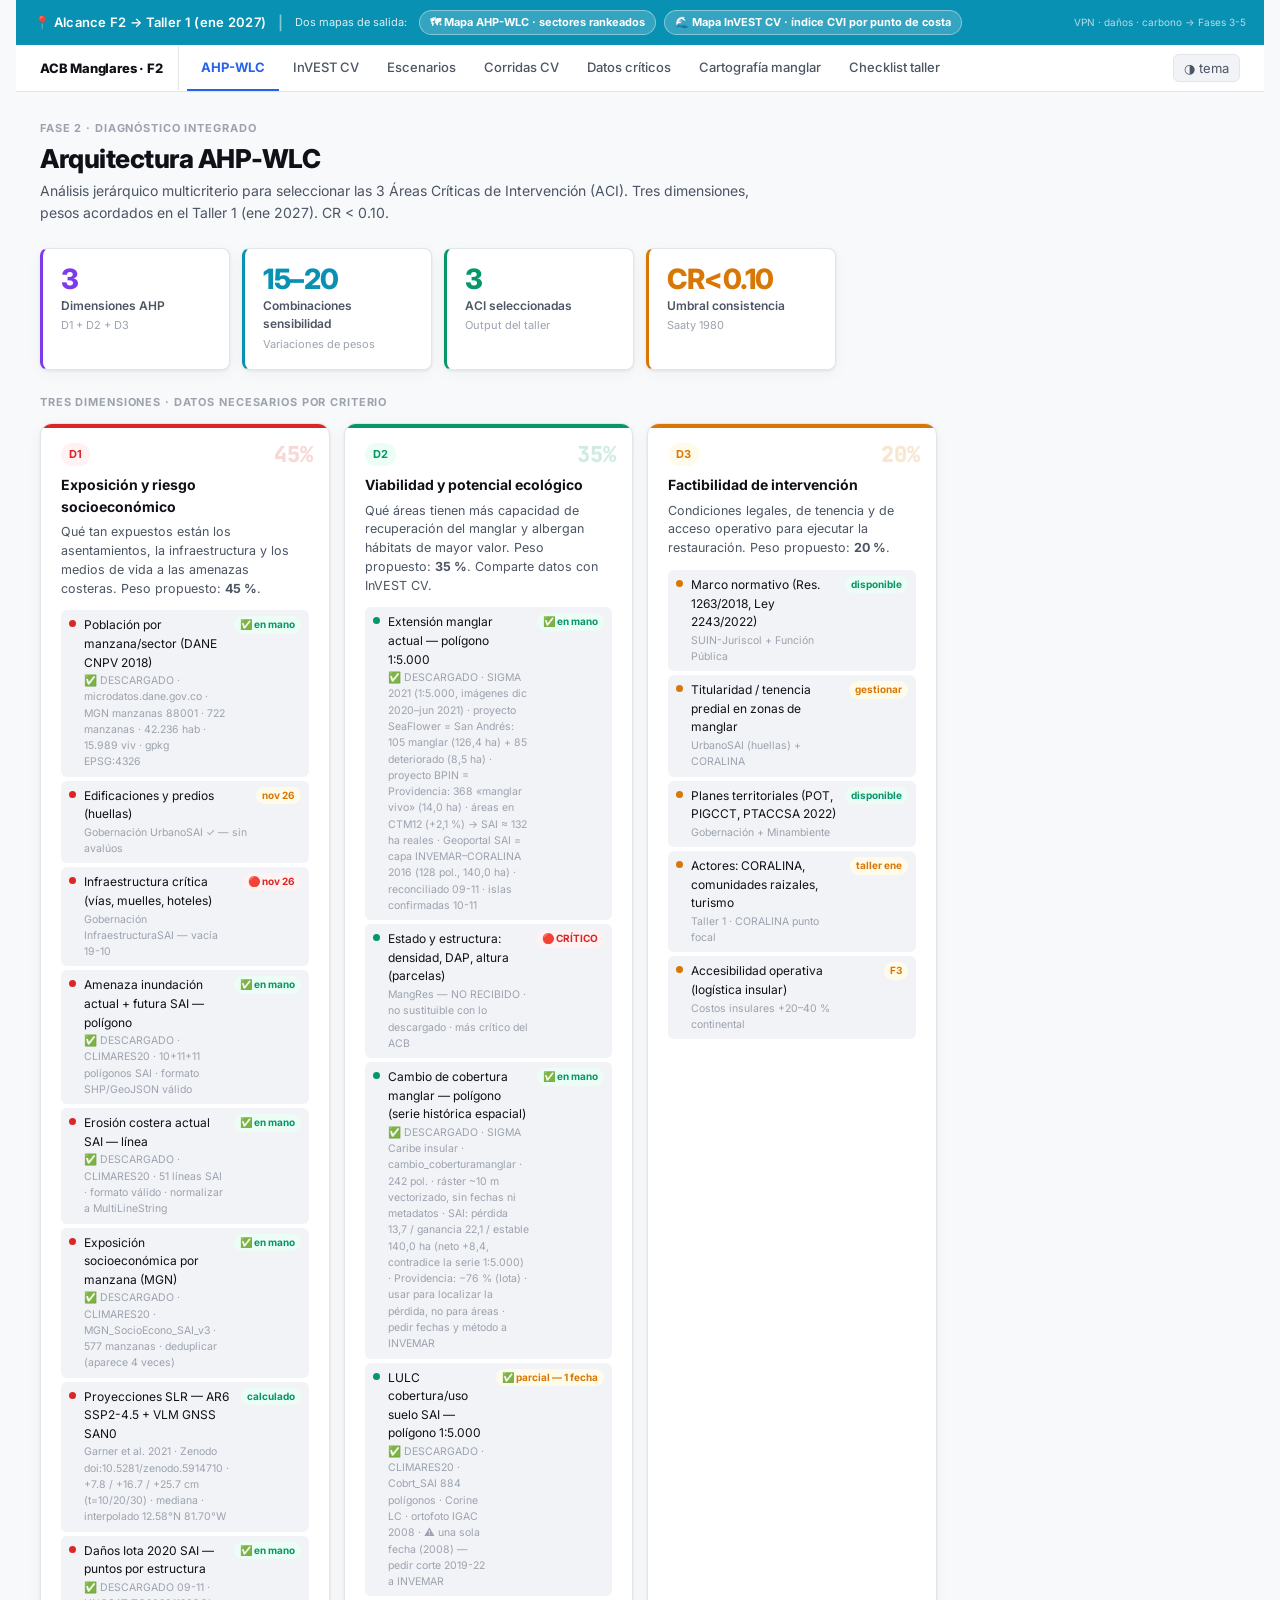
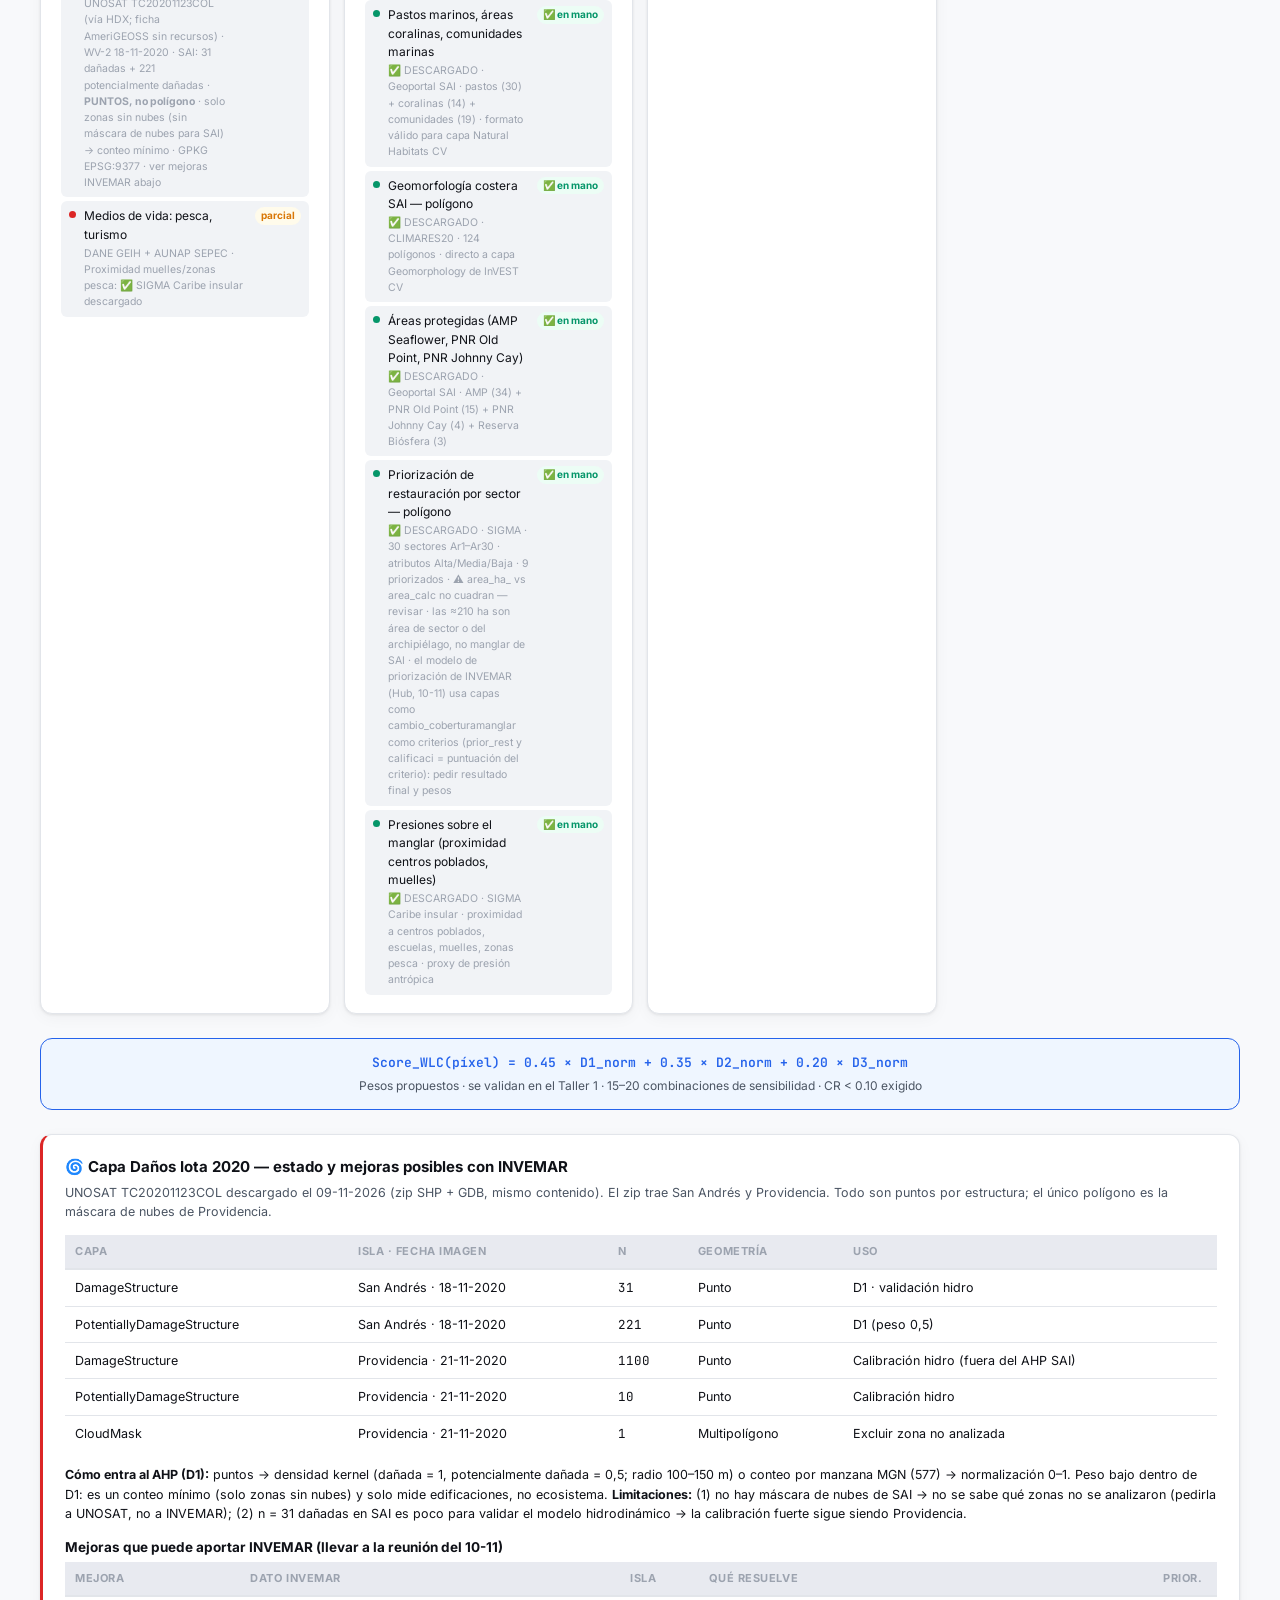
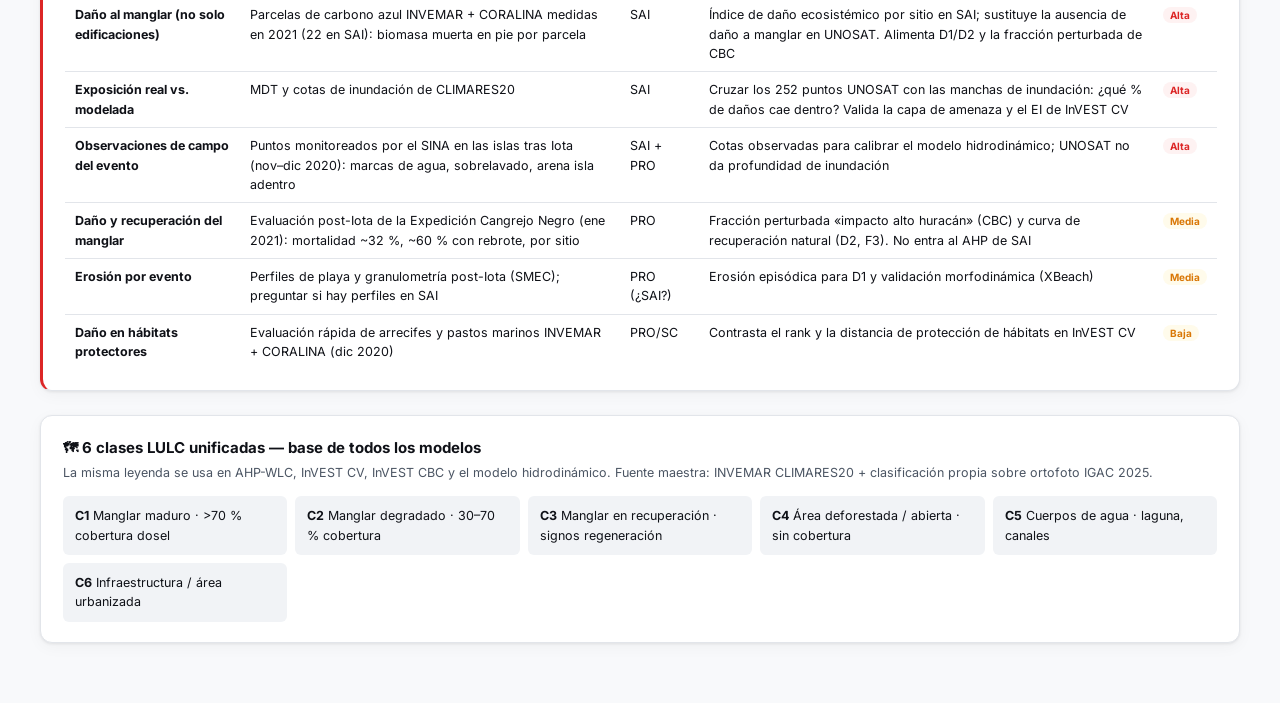
==== ahp-wlc-invest-cv.html @ c778618e "Visores HTML del ACB Manglares San Andrés Co-Authored-By: Claude Opus 5.5 <noreply@anthropic.com> Cl" ====
<!doctype html>
<title>AHP-WLC &amp; InVEST CV — Datos y Escenarios</title>
<meta name="claude:viewport-fit-sides" content="cover">
<meta charset="utf-8">
<meta name="viewport" content="width=device-width,initial-scale=1,viewport-fit=cover">
<link rel="preconnect" href="https://fonts.googleapis.com">
<link href="https://fonts.googleapis.com/css2?family=Inter:wght@400;500;600;700;800&family=JetBrains+Mono:wght@400;600&display=swap" rel="stylesheet">
<style>
/* ── TOKENS ── */
:root {
  --bg:#f8f9fb; --bg-card:#ffffff; --bg-subtle:#f1f3f6; --bg-deep:#e8eaf0;
  --fg:#0f1117; --fg-muted:#4b5563; --fg-faint:#9ca3af;
  --border:#e2e5ea; --border-strong:#c9cdd5;
  --accent:#2563eb; --accent-soft:#eff6ff;
  --ahp:#7c3aed; --ahp-soft:#f5f3ff;
  --cv:#0891b2; --cv-soft:#ecfeff;
  --ok:#059669; --ok-soft:#ecfdf5;
  --warn:#d97706; --warn-soft:#fffbeb;
  --err:#dc2626; --err-soft:#fef2f2;
  --f1:#2563eb; --f2:#0891b2;
  --font-body:'Inter',system-ui,sans-serif;
  --font-mono:'JetBrains Mono',monospace;
  --radius:12px; --radius-sm:8px; --shadow:0 1px 3px rgba(0,0,0,.08),0 4px 16px rgba(0,0,0,.04);
  color-scheme:light;
}
@media(prefers-color-scheme:dark){:root:not([data-theme="light"]){
  --bg:#0d0f14; --bg-card:#161922; --bg-subtle:#1e2230; --bg-deep:#252a3a;
  --fg:#f0f2f7; --fg-muted:#9ca3af; --fg-faint:#4b5563;
  --border:#2a2f3e; --border-strong:#3a3f52;
  --accent:#3b82f6; --accent-soft:#1e2a4a;
  --ahp:#a78bfa; --ahp-soft:#1e1a3a;
  --cv:#22d3ee; --cv-soft:#0a2030;
  --ok:#34d399; --ok-soft:#0a2418;
  --warn:#fbbf24; --warn-soft:#271e06;
  --err:#f87171; --err-soft:#2a0a0a;
  color-scheme:dark;
}}
:root[data-theme="dark"]{
  --bg:#0d0f14; --bg-card:#161922; --bg-subtle:#1e2230; --bg-deep:#252a3a;
  --fg:#f0f2f7; --fg-muted:#9ca3af; --fg-faint:#4b5563;
  --border:#2a2f3e; --border-strong:#3a3f52;
  --accent:#3b82f6; --accent-soft:#1e2a4a;
  --ahp:#a78bfa; --ahp-soft:#1e1a3a;
  --cv:#22d3ee; --cv-soft:#0a2030;
  --ok:#34d399; --ok-soft:#0a2418;
  --warn:#fbbf24; --warn-soft:#271e06;
  --err:#f87171; --err-soft:#2a0a0a;
  color-scheme:dark;
}
*{box-sizing:border-box;margin:0;padding:0}
body{
  background:var(--bg);color:var(--fg);
  font-family:var(--font-body);font-size:14px;line-height:1.55;
  padding-left:max(16px,env(safe-area-inset-left,0px));
  padding-right:max(16px,env(safe-area-inset-right,0px));
  padding-block:0;
}


/* ── CARTOGRAFÍA MANGLAR ── */
.carto-svg{width:100%;height:auto;display:block}
.carto-svg .axis{stroke:var(--border-strong);stroke-width:1.5}
.carto-svg .tick{fill:var(--fg-faint);font:500 11px var(--font-body)}
.carto-svg .row-lbl{fill:var(--fg);font:700 13px var(--font-body)}
.carto-svg .val{fill:var(--fg);font:700 12px var(--font-body)}
.carto-svg .sub{fill:var(--fg-muted);font:500 10px var(--font-body)}
.carto-svg .m-cor{fill:#6b7b76}.carto-svg .m-inv{fill:var(--ok)}.carto-svg .m-glo{fill:var(--accent)}
.carto-svg .m-hol{fill:none;stroke:var(--accent);stroke-width:2}
.carto-svg .iota{stroke:var(--err);stroke-width:1.5;stroke-dasharray:5 4}
.carto-svg .iota-t{fill:var(--err);font:700 11px var(--font-body)}
.carto-svg .gap{fill:var(--err-soft);stroke:var(--err);stroke-dasharray:5 4}
.carto-svg .gap-t{fill:var(--err);font:700 10.5px var(--font-body)}
.carto-legend{display:flex;flex-wrap:wrap;gap:14px;font-size:11.5px;color:var(--fg-muted);margin:6px 0 2px}
.carto-legend i{display:inline-block;width:10px;height:10px;border-radius:50%;margin-right:5px;vertical-align:-1px}
.carto-scroll{overflow-x:auto;border:1px solid var(--border);border-radius:var(--radius);background:var(--bg-card);box-shadow:var(--shadow)}
.carto-scroll .cv-table{min-width:1180px}
.carto-scroll .cv-table td{font-size:12px}
.carto-scroll .cv-table td.num{font-family:var(--font-mono);font-size:11.5px}
#page-carto .card{overflow-x:auto}
#page-carto .card .cv-table{min-width:520px}
.carto-note{font-size:12px;color:var(--fg-muted);margin:8px 2px 0}
.carto-callout{border-left:4px solid var(--dc,var(--accent));background:var(--dc-soft,var(--accent-soft));border-radius:0 var(--radius-sm) var(--radius-sm) 0;padding:12px 16px;font-size:13px;margin-bottom:16px}
.carto-h2{font-size:17px;font-weight:700;margin:28px 0 4px}
.carto-p{font-size:13px;color:var(--fg-muted);margin-bottom:12px;max-width:110ch}
.prio-a{color:var(--err);font-weight:700}.prio-m{color:var(--warn);font-weight:700}.prio-b{color:var(--fg-muted);font-weight:700}

/* ── NAV ── */
.topbar{
  position:sticky;top:env(safe-area-inset-top,0px);z-index:20;
  background:var(--bg-card);border-bottom:1px solid var(--border);
  padding:0 max(16px,env(safe-area-inset-left,0px));
}
body::before{
  content:"";position:fixed;inset:0 0 auto;
  height:env(safe-area-inset-top,0px);background:var(--bg-card);z-index:21;
}
.nav-inner{max-width:1200px;margin:0 auto;display:flex;align-items:center;gap:0;flex-wrap:wrap;}
.nav-title{font-weight:800;font-size:13px;letter-spacing:-.2px;padding:12px 16px 12px 0;border-right:1px solid var(--border);margin-right:8px;white-space:nowrap;}
.tab-btn{
  background:none;border:none;font-family:var(--font-body);font-size:13px;font-weight:500;
  color:var(--fg-muted);cursor:pointer;padding:14px 14px;border-bottom:2px solid transparent;
  transition:color .15s,border-color .15s;white-space:nowrap;
}
.tab-btn:hover{color:var(--fg);}
.tab-btn.active{color:var(--accent);border-bottom-color:var(--accent);font-weight:700;}
.theme-toggle{
  margin-left:auto;background:var(--bg-subtle);border:1px solid var(--border);
  border-radius:6px;font-size:13px;padding:5px 10px;cursor:pointer;font-family:var(--font-body);
  color:var(--fg-muted);
}

/* ── PAGES ── */
.page{display:none;max-width:1200px;margin:0 auto;padding:28px 0 60px;}
.page.active{display:block;}
.section-label{font-size:11px;font-weight:700;letter-spacing:.08em;text-transform:uppercase;color:var(--fg-faint);margin-bottom:6px;}
.page-title{font-size:26px;font-weight:800;letter-spacing:-.5px;line-height:1.2;margin-bottom:6px;}
.page-subtitle{font-size:14px;color:var(--fg-muted);margin-bottom:24px;max-width:720px;}

/* ── GRID / KPI ── */
.kpi-row{display:grid;grid-template-columns:repeat(auto-fill,minmax(180px,1fr));gap:12px;margin-bottom:24px;}
.kpi-card{
  background:var(--bg-card);border:1px solid var(--border);border-radius:var(--radius-sm);
  padding:16px 18px;box-shadow:var(--shadow);
}
.kpi-value{font-size:28px;font-weight:800;letter-spacing:-.5px;line-height:1;}
.kpi-label{font-size:12px;font-weight:600;color:var(--fg-muted);margin-top:4px;}
.kpi-sub{font-size:11px;color:var(--fg-faint);margin-top:2px;}

/* ── TWO-COL ── */
.two-col{display:grid;grid-template-columns:1fr 1fr;gap:16px;margin-bottom:24px;}
@media(max-width:720px){.two-col{grid-template-columns:1fr;}}

/* ── CARD ── */
.card{
  background:var(--bg-card);border:1px solid var(--border);border-radius:var(--radius);
  padding:20px 22px;box-shadow:var(--shadow);
}
.card-title{font-size:15px;font-weight:700;margin-bottom:4px;display:flex;align-items:center;gap:8px;}
.card-sub{font-size:12.5px;color:var(--fg-muted);margin-bottom:14px;}

/* ── DIMENSION CARDS (AHP) ── */
.dim-cards{display:grid;grid-template-columns:repeat(auto-fill,minmax(280px,1fr));gap:14px;margin-bottom:24px;}
.dim-card{
  background:var(--bg-card);border:1px solid var(--border);border-radius:var(--radius);
  padding:18px 20px;box-shadow:var(--shadow);position:relative;overflow:hidden;
}
.dim-card::before{content:"";position:absolute;top:0;left:0;right:0;height:4px;background:var(--dc);}
.dim-badge{
  display:inline-flex;align-items:center;gap:6px;
  background:var(--dc-soft);color:var(--dc);
  font-size:11px;font-weight:700;padding:3px 8px;border-radius:999px;margin-bottom:8px;
}
.dim-weight{
  position:absolute;top:14px;right:16px;
  font-size:22px;font-weight:800;color:var(--dc);opacity:.18;
  font-family:var(--font-mono);
}
.dim-title{font-size:14px;font-weight:700;margin-bottom:6px;}
.dim-desc{font-size:12.5px;color:var(--fg-muted);margin-bottom:12px;line-height:1.5;}
.crit-list{list-style:none;display:flex;flex-direction:column;gap:4px;}
.crit-item{
  display:flex;align-items:flex-start;gap:8px;
  font-size:12px;padding:6px 8px;border-radius:6px;
  background:var(--bg-subtle);
}
.crit-dot{width:7px;height:7px;border-radius:50%;background:var(--dc);flex-shrink:0;margin-top:4px;}
.crit-src{font-size:10.5px;color:var(--fg-faint);margin-top:1px;}
.status-badge{
  font-size:10px;font-weight:700;padding:1px 6px;border-radius:999px;
  margin-left:auto;flex-shrink:0;
}
.s-ok{background:var(--ok-soft);color:var(--ok);}
.s-warn{background:var(--warn-soft);color:var(--warn);}
.s-err{background:var(--err-soft);color:var(--err);}
.s-inv{background:var(--cv-soft);color:var(--cv);}

/* ── CV LAYERS ── */
.cv-table{width:100%;border-collapse:collapse;font-size:12.5px;}
.cv-table th{
  background:var(--bg-deep);font-weight:700;font-size:11px;text-transform:uppercase;
  letter-spacing:.05em;color:var(--fg-faint);padding:8px 10px;text-align:left;
  border-bottom:2px solid var(--border);
}
.cv-table td{padding:8px 10px;border-bottom:1px solid var(--border);vertical-align:top;}
.cv-table tr:last-child td{border-bottom:none;}
.cv-table tr:hover td{background:var(--bg-subtle);}
.tag{font-size:10px;font-weight:700;padding:2px 6px;border-radius:999px;}
.tag-ahp{background:var(--ahp-soft);color:var(--ahp);}
.tag-cv{background:var(--cv-soft);color:var(--cv);}
.tag-both{background:var(--ok-soft);color:var(--ok);}
.tag-f4{background:#fef3c7;color:#b45309;}
.tag-f5{background:#f0fdf4;color:#166534;}
@media(prefers-color-scheme:dark){:root:not([data-theme="light"]) .tag-f4{background:#78350f44;color:#fcd34d;}:root:not([data-theme="light"]) .tag-f5{background:#14532d44;color:#86efac;}}
:root[data-theme="dark"] .tag-f4{background:#78350f44;color:#fcd34d;}
:root[data-theme="dark"] .tag-f5{background:#14532d44;color:#86efac;}

/* ── SCENARIO FLOW ── */
.scenario-grid{display:grid;grid-template-columns:1fr 48px 1fr;gap:0;align-items:start;margin-bottom:24px;}
@media(max-width:640px){.scenario-grid{grid-template-columns:1fr;}.sc-arrow{display:none;}}
.sc-col{
  background:var(--bg-card);border:1px solid var(--border);border-radius:var(--radius);
  padding:18px 20px;box-shadow:var(--shadow);
}
.sc-base{border-top:4px solid var(--err);}
.sc-int{border-top:4px solid var(--ok);}
.sc-arrow{display:flex;align-items:flex-start;justify-content:center;padding-top:60px;font-size:22px;color:var(--fg-faint);}
.sc-title{font-size:13px;font-weight:800;letter-spacing:.04em;text-transform:uppercase;margin-bottom:4px;}
.sc-sub{font-size:12px;color:var(--fg-muted);margin-bottom:14px;}
.sc-steps{display:flex;flex-direction:column;gap:6px;}
.sc-step{
  background:var(--bg-subtle);border-radius:6px;padding:8px 10px;
  font-size:12px;display:flex;gap:8px;align-items:flex-start;
}
.sc-num{
  width:20px;height:20px;border-radius:50%;
  font-size:10px;font-weight:800;display:flex;align-items:center;justify-content:center;
  flex-shrink:0;margin-top:1px;
}
.base-num{background:var(--err-soft);color:var(--err);}
.int-num{background:var(--ok-soft);color:var(--ok);}
.sc-step-text{flex:1;min-width:0;}
.sc-label{font-weight:600;color:var(--fg);}
.sc-detail{font-size:11px;color:var(--fg-muted);margin-top:1px;}
.delta-box{
  background:var(--accent-soft);border:1px solid var(--accent);border-radius:var(--radius);
  padding:14px 18px;text-align:center;margin-bottom:24px;
}
.delta-formula{font-family:var(--font-mono);font-size:13px;font-weight:600;color:var(--accent);}
.delta-label{font-size:12px;color:var(--fg-muted);margin-top:4px;}

/* ── RUNS TABLE ── */
.runs-grid{display:grid;grid-template-columns:repeat(auto-fill,minmax(200px,1fr));gap:10px;margin-bottom:24px;}
.run-card{
  background:var(--bg-card);border:1px solid var(--border);border-radius:var(--radius-sm);
  padding:12px 14px;box-shadow:var(--shadow);
}
.run-id{font-family:var(--font-mono);font-size:10px;font-weight:700;color:var(--fg-faint);margin-bottom:4px;}
.run-title{font-size:12.5px;font-weight:700;margin-bottom:3px;}
.run-detail{font-size:11.5px;color:var(--fg-muted);}
.run-base{border-left:3px solid var(--err);}
.run-int{border-left:3px solid var(--ok);}

/* ── TIMELINE ── */
.timeline{display:flex;flex-direction:column;gap:0;}
.tl-item{display:grid;grid-template-columns:120px 1px 1fr;gap:0 16px;align-items:start;padding-bottom:20px;}
.tl-date{font-size:12px;font-weight:700;color:var(--fg-muted);text-align:right;padding-top:4px;}
.tl-line{background:var(--border);width:1px;position:relative;}
.tl-dot{width:10px;height:10px;border-radius:50%;background:var(--accent);position:absolute;left:-5px;top:5px;}
.tl-body{padding-top:2px;padding-bottom:20px;}
.tl-title{font-size:13px;font-weight:700;margin-bottom:4px;}
.tl-list{list-style:none;display:flex;flex-direction:column;gap:3px;}
.tl-list li{font-size:12px;color:var(--fg-muted);padding-left:12px;position:relative;}
.tl-list li::before{content:"▸";position:absolute;left:0;color:var(--fg-faint);}
.tl-inv{color:var(--cv)!important;font-weight:600;}
.tl-crit{color:var(--err)!important;font-weight:600;}

/* ── CHECKLIST ── */
.checklist{display:flex;flex-direction:column;gap:6px;}
.check-item{
  display:flex;align-items:flex-start;gap:10px;
  background:var(--bg-card);border:1px solid var(--border);border-radius:var(--radius-sm);
  padding:10px 12px;box-shadow:0 1px 2px rgba(0,0,0,.04);
}
.check-box{
  width:18px;height:18px;border-radius:4px;flex-shrink:0;margin-top:1px;
  display:flex;align-items:center;justify-content:center;font-size:10px;font-weight:800;
}
.cb-ok{background:var(--ok-soft);color:var(--ok);}
.cb-warn{background:var(--warn-soft);color:var(--warn);}
.cb-err{background:var(--err-soft);color:var(--err);}
.check-body{flex:1;min-width:0;}
.check-title{font-size:12.5px;font-weight:600;}
.check-detail{font-size:11.5px;color:var(--fg-muted);margin-top:2px;}
.check-badges{display:flex;gap:4px;flex-wrap:wrap;margin-top:4px;}

/* ── MISC ── */
.divider{border:none;border-top:1px solid var(--border);margin:24px 0;}
.mono{font-family:var(--font-mono);}
.pill{font-size:10px;font-weight:700;padding:2px 7px;border-radius:999px;white-space:nowrap;}
.pill-ahp{background:var(--ahp-soft);color:var(--ahp);}
.pill-cv{background:var(--cv-soft);color:var(--cv);}
.pill-inv{background:var(--cv-soft);color:var(--cv);}
.pill-err{background:var(--err-soft);color:var(--err);}
.pill-ok{background:var(--ok-soft);color:var(--ok);}
.pill-warn{background:var(--warn-soft);color:var(--warn);}
/* Scope banner F2 */
.scope-banner{display:flex;align-items:center;gap:12px;padding:10px 18px;background:var(--cv);color:#fff;font-size:12px;font-weight:600;border-radius:0;}
.scope-banner .scope-outputs{display:flex;gap:8px;flex-wrap:wrap;}
.scope-pill{background:rgba(255,255,255,.18);border:1px solid rgba(255,255,255,.4);border-radius:20px;padding:3px 10px;font-size:11px;font-weight:700;}
/* Post-Taller steps */
.sc-step-future{opacity:.55;border-left:2px dashed var(--fg-faint);padding-left:8px;margin-left:4px;}
.sc-step-future .sc-num{background:var(--fg-faint)!important;}
.future-label{display:inline-block;font-size:9px;font-weight:700;letter-spacing:.5px;text-transform:uppercase;background:var(--bg-subtle);color:var(--fg-faint);border:1px solid var(--border-light);border-radius:4px;padding:1px 6px;margin-bottom:4px;}
/* Siguientes fases box */
.next-phases-box{margin-top:28px;border:1px dashed var(--border-light);border-radius:var(--radius-sm);overflow:hidden;}
.next-phases-header{background:var(--bg-subtle);padding:10px 16px;display:flex;align-items:center;gap:10px;border-bottom:1px solid var(--border-light);}
.next-phases-tag{font-size:10px;font-weight:700;letter-spacing:.6px;text-transform:uppercase;color:var(--fg-faint);}
.next-phases-body{padding:14px 16px;display:grid;grid-template-columns:repeat(auto-fit,minmax(200px,1fr));gap:12px;}
.nphase-card{background:var(--bg-subtle);border-radius:6px;padding:10px 12px;}
.nphase-phase{font-size:9px;font-weight:700;letter-spacing:.5px;text-transform:uppercase;color:var(--fg-faint);margin-bottom:4px;}
.nphase-title{font-size:12px;font-weight:700;color:var(--fg-muted);margin-bottom:3px;}
.nphase-desc{font-size:11px;color:var(--fg-faint);}
.nphase-formula{font-family:var(--mono);font-size:11px;color:var(--fg-muted);background:var(--bg-card);border:1px solid var(--border-light);border-radius:4px;padding:6px 10px;margin-top:8px;grid-column:1/-1;}
</style>

<!-- ── SCOPE BANNER F2 ── -->
<div class="scope-banner">
  <span style="font-size:13px;letter-spacing:.3px">📍 Alcance F2 → Taller 1 (ene 2027)</span>
  <span style="opacity:.5;font-size:14px">|</span>
  <span style="font-weight:400;font-size:11px;opacity:.85">Dos mapas de salida:</span>
  <div class="scope-outputs">
    <span class="scope-pill">🗺 Mapa AHP-WLC · sectores rankeados</span>
    <span class="scope-pill">🌊 Mapa InVEST CV · índice CVI por punto de costa</span>
  </div>
  <span style="font-weight:400;font-size:10px;opacity:.7;margin-left:auto">VPN · daños · carbono → Fases 3-5</span>
</div>

<!-- ── NAV ── -->
<div class="topbar">
  <div class="nav-inner">
    <div class="nav-title">ACB Manglares · F2</div>
    <button class="tab-btn active" onclick="showPage('ahp')">AHP-WLC</button>
    <button class="tab-btn" onclick="showPage('cv')">InVEST CV</button>
    <button class="tab-btn" onclick="showPage('scenarios')">Escenarios</button>
    <button class="tab-btn" onclick="showPage('runs')">Corridas CV</button>
    <button class="tab-btn" onclick="showPage('timeline')">Datos críticos</button>
    <button class="tab-btn" onclick="showPage('carto')">Cartografía manglar</button>
    <button class="tab-btn" onclick="showPage('taller')">Checklist taller</button>
    <button class="theme-toggle" onclick="toggleTheme()">◑ tema</button>
  </div>
</div>

<!-- ════════════════════ PAGE: AHP-WLC ════════════════════ -->
<div id="page-ahp" class="page active">
  <p class="section-label">Fase 2 · Diagnóstico Integrado</p>
  <h1 class="page-title">Arquitectura AHP-WLC</h1>
  <p class="page-subtitle">Análisis jerárquico multicriterio para seleccionar las 3 Áreas Críticas de Intervención (ACI). Tres dimensiones, pesos acordados en el Taller 1 (ene 2027). CR &lt; 0.10.</p>

  <div class="kpi-row">
    <div class="kpi-card" style="border-left:3px solid var(--ahp)">
      <div class="kpi-value" style="color:var(--ahp)">3</div>
      <div class="kpi-label">Dimensiones AHP</div>
      <div class="kpi-sub">D1 + D2 + D3</div>
    </div>
    <div class="kpi-card" style="border-left:3px solid var(--cv)">
      <div class="kpi-value" style="color:var(--cv)">15–20</div>
      <div class="kpi-label">Combinaciones sensibilidad</div>
      <div class="kpi-sub">Variaciones de pesos</div>
    </div>
    <div class="kpi-card" style="border-left:3px solid var(--ok)">
      <div class="kpi-value" style="color:var(--ok)">3</div>
      <div class="kpi-label">ACI seleccionadas</div>
      <div class="kpi-sub">Output del taller</div>
    </div>
    <div class="kpi-card" style="border-left:3px solid var(--warn)">
      <div class="kpi-value" style="color:var(--warn)">CR&lt;0.10</div>
      <div class="kpi-label">Umbral consistencia</div>
      <div class="kpi-sub">Saaty 1980</div>
    </div>
  </div>

  <!-- DIMENSIONS -->
  <p class="section-label" style="margin-bottom:12px">Tres dimensiones · datos necesarios por criterio</p>
  <div class="dim-cards">

    <!-- D1 -->
    <div class="dim-card" style="--dc:var(--err);--dc-soft:var(--err-soft)">
      <div class="dim-weight">45%</div>
      <div class="dim-badge">D1</div>
      <div class="dim-title">Exposición y riesgo socioeconómico</div>
      <div class="dim-desc">Qué tan expuestos están los asentamientos, la infraestructura y los medios de vida a las amenazas costeras. Peso propuesto: <strong>45 %</strong>.</div>
      <ul class="crit-list">
        <li class="crit-item">
          <div class="crit-dot"></div>
          <div>
            <div>Población por manzana/sector (DANE CNPV 2018)</div>
            <div class="crit-src">✅ DESCARGADO · microdatos.dane.gov.co · MGN manzanas 88001 · 722 manzanas · 42.236 hab · 15.989 viv · gpkg EPSG:4326</div>
          </div>
          <span class="status-badge s-ok">✅ en mano</span>
        </li>
        <li class="crit-item">
          <div class="crit-dot"></div>
          <div>
            <div>Edificaciones y predios (huellas)</div>
            <div class="crit-src">Gobernación UrbanoSAI ✓ — sin avalúos</div>
          </div>
          <span class="status-badge s-warn">nov 26</span>
        </li>
        <li class="crit-item">
          <div class="crit-dot"></div>
          <div>
            <div>Infraestructura crítica (vías, muelles, hoteles)</div>
            <div class="crit-src">Gobernación InfraestructuraSAI — vacía 19-10</div>
          </div>
          <span class="status-badge s-err">🔴 nov 26</span>
        </li>
        <li class="crit-item">
          <div class="crit-dot"></div>
          <div>
            <div>Amenaza inundación actual + futura SAI — polígono</div>
            <div class="crit-src">✅ DESCARGADO · CLIMARES20 · 10+11+11 polígonos SAI · formato SHP/GeoJSON válido</div>
          </div>
          <span class="status-badge s-ok">✅ en mano</span>
        </li>
        <li class="crit-item">
          <div class="crit-dot"></div>
          <div>
            <div>Erosión costera actual SAI — línea</div>
            <div class="crit-src">✅ DESCARGADO · CLIMARES20 · 51 líneas SAI · formato válido · normalizar a MultiLineString</div>
          </div>
          <span class="status-badge s-ok">✅ en mano</span>
        </li>
        <li class="crit-item">
          <div class="crit-dot"></div>
          <div>
            <div>Exposición socioeconómica por manzana (MGN)</div>
            <div class="crit-src">✅ DESCARGADO · CLIMARES20 · MGN_SocioEcono_SAI_v3 · 577 manzanas · deduplicar (aparece 4 veces)</div>
          </div>
          <span class="status-badge s-ok">✅ en mano</span>
        </li>
        <li class="crit-item">
          <div class="crit-dot"></div>
          <div>
            <div>Proyecciones SLR — AR6 SSP2-4.5 + VLM GNSS SAN0</div>
            <div class="crit-src">Garner et al. 2021 · Zenodo doi:10.5281/zenodo.5914710 · +7.8 / +16.7 / +25.7 cm (t=10/20/30) · mediana · interpolado 12.58°N 81.70°W</div>
          </div>
          <span class="status-badge s-ok">calculado</span>
        </li>
        <li class="crit-item">
          <div class="crit-dot"></div>
          <div>
            <div>Daños Iota 2020 SAI — puntos por estructura</div>
            <div class="crit-src">✅ DESCARGADO 09-11 · UNOSAT TC20201123COL (vía HDX; ficha AmeriGEOSS sin recursos) · WV-2 18-11-2020 · SAI: 31 dañadas + 221 potencialmente dañadas · <strong>PUNTOS, no polígono</strong> · solo zonas sin nubes (sin máscara de nubes para SAI) → conteo mínimo · GPKG EPSG:9377 · ver mejoras INVEMAR abajo</div>
          </div>
          <span class="status-badge s-ok">✅ en mano</span>
        </li>
        <li class="crit-item">
          <div class="crit-dot"></div>
          <div>
            <div>Medios de vida: pesca, turismo</div>
            <div class="crit-src">DANE GEIH + AUNAP SEPEC · Proximidad muelles/zonas pesca: ✅ SIGMA Caribe insular descargado</div>
          </div>
          <span class="status-badge s-warn">parcial</span>
        </li>
      </ul>
    </div>

    <!-- D2 -->
    <div class="dim-card" style="--dc:var(--ok);--dc-soft:var(--ok-soft)">
      <div class="dim-weight">35%</div>
      <div class="dim-badge">D2</div>
      <div class="dim-title">Viabilidad y potencial ecológico</div>
      <div class="dim-desc">Qué áreas tienen más capacidad de recuperación del manglar y albergan hábitats de mayor valor. Peso propuesto: <strong>35 %</strong>. Comparte datos con InVEST CV.</div>
      <ul class="crit-list">
        <li class="crit-item">
          <div class="crit-dot"></div>
          <div>
            <div>Extensión manglar actual — polígono 1:5.000</div>
            <div class="crit-src">✅ DESCARGADO · SIGMA 2021 (1:5.000, imágenes dic 2020–jun 2021) · proyecto SeaFlower = San Andrés: 105 manglar (126,4 ha) + 85 deteriorado (8,5 ha) · proyecto BPIN = Providencia: 368 «manglar vivo» (14,0 ha) · áreas en CTM12 (+2,1 %) → SAI ≈ 132 ha reales · Geoportal SAI = capa INVEMAR–CORALINA 2016 (128 pol., 140,0 ha) · reconciliado 09-11 · islas confirmadas 10-11</div>
          </div>
          <span class="status-badge s-ok">✅ en mano</span>
        </li>
        <li class="crit-item">
          <div class="crit-dot"></div>
          <div>
            <div>Estado y estructura: densidad, DAP, altura (parcelas)</div>
            <div class="crit-src">MangRes — NO RECIBIDO · no sustituible con lo descargado · más crítico del ACB</div>
          </div>
          <span class="status-badge s-err">🔴 CRÍTICO</span>
        </li>
        <li class="crit-item">
          <div class="crit-dot"></div>
          <div>
            <div>Cambio de cobertura manglar — polígono (serie histórica espacial)</div>
            <div class="crit-src">✅ DESCARGADO · SIGMA Caribe insular · cambio_coberturamanglar · 242 pol. · ráster ~10 m vectorizado, sin fechas ni metadatos · SAI: pérdida 13,7 / ganancia 22,1 / estable 140,0 ha (neto +8,4, contradice la serie 1:5.000) · Providencia: −76 % (Iota) · usar para localizar la pérdida, no para áreas · pedir fechas y método a INVEMAR</div>
          </div>
          <span class="status-badge s-ok">✅ en mano</span>
        </li>
        <li class="crit-item">
          <div class="crit-dot"></div>
          <div>
            <div>LULC cobertura/uso suelo SAI — polígono 1:5.000</div>
            <div class="crit-src">✅ DESCARGADO · CLIMARES20 · Cobrt_SAI 884 polígonos · Corine LC · ortofoto IGAC 2008 · ⚠ una sola fecha (2008) — pedir corte 2019-22 a INVEMAR</div>
          </div>
          <span class="status-badge s-warn">✅ parcial — 1 fecha</span>
        </li>
        <li class="crit-item">
          <div class="crit-dot"></div>
          <div>
            <div>Pastos marinos, áreas coralinas, comunidades marinas</div>
            <div class="crit-src">✅ DESCARGADO · Geoportal SAI · pastos (30) + coralinas (14) + comunidades (19) · formato válido para capa Natural Habitats CV</div>
          </div>
          <span class="status-badge s-ok">✅ en mano</span>
        </li>
        <li class="crit-item">
          <div class="crit-dot"></div>
          <div>
            <div>Geomorfología costera SAI — polígono</div>
            <div class="crit-src">✅ DESCARGADO · CLIMARES20 · 124 polígonos · directo a capa Geomorphology de InVEST CV</div>
          </div>
          <span class="status-badge s-ok">✅ en mano</span>
        </li>
        <li class="crit-item">
          <div class="crit-dot"></div>
          <div>
            <div>Áreas protegidas (AMP Seaflower, PNR Old Point, PNR Johnny Cay)</div>
            <div class="crit-src">✅ DESCARGADO · Geoportal SAI · AMP (34) + PNR Old Point (15) + PNR Johnny Cay (4) + Reserva Biósfera (3)</div>
          </div>
          <span class="status-badge s-ok">✅ en mano</span>
        </li>
        <li class="crit-item">
          <div class="crit-dot"></div>
          <div>
            <div>Priorización de restauración por sector — polígono</div>
            <div class="crit-src">✅ DESCARGADO · SIGMA · 30 sectores Ar1–Ar30 · atributos Alta/Media/Baja · 9 priorizados · ⚠ area_ha_ vs area_calc no cuadran — revisar · las ≈210 ha son área de sector o del archipiélago, no manglar de SAI · el modelo de priorización de INVEMAR (Hub, 10-11) usa capas como cambio_coberturamanglar como criterios (prior_rest y calificaci = puntuación del criterio): pedir resultado final y pesos</div>
          </div>
          <span class="status-badge s-ok">✅ en mano</span>
        </li>
        <li class="crit-item">
          <div class="crit-dot"></div>
          <div>
            <div>Presiones sobre el manglar (proximidad centros poblados, muelles)</div>
            <div class="crit-src">✅ DESCARGADO · SIGMA Caribe insular · proximidad a centros poblados, escuelas, muelles, zonas pesca · proxy de presión antrópica</div>
          </div>
          <span class="status-badge s-ok">✅ en mano</span>
        </li>
      </ul>
    </div>

    <!-- D3 -->
    <div class="dim-card" style="--dc:var(--warn);--dc-soft:var(--warn-soft)">
      <div class="dim-weight">20%</div>
      <div class="dim-badge">D3</div>
      <div class="dim-title">Factibilidad de intervención</div>
      <div class="dim-desc">Condiciones legales, de tenencia y de acceso operativo para ejecutar la restauración. Peso propuesto: <strong>20 %</strong>.</div>
      <ul class="crit-list">
        <li class="crit-item">
          <div class="crit-dot"></div>
          <div>
            <div>Marco normativo (Res. 1263/2018, Ley 2243/2022)</div>
            <div class="crit-src">SUIN-Juriscol + Función Pública</div>
          </div>
          <span class="status-badge s-ok">disponible</span>
        </li>
        <li class="crit-item">
          <div class="crit-dot"></div>
          <div>
            <div>Titularidad / tenencia predial en zonas de manglar</div>
            <div class="crit-src">UrbanoSAI (huellas) + CORALINA</div>
          </div>
          <span class="status-badge s-warn">gestionar</span>
        </li>
        <li class="crit-item">
          <div class="crit-dot"></div>
          <div>
            <div>Planes territoriales (POT, PIGCCT, PTACCSA 2022)</div>
            <div class="crit-src">Gobernación + Minambiente</div>
          </div>
          <span class="status-badge s-ok">disponible</span>
        </li>
        <li class="crit-item">
          <div class="crit-dot"></div>
          <div>
            <div>Actores: CORALINA, comunidades raizales, turismo</div>
            <div class="crit-src">Taller 1 · CORALINA punto focal</div>
          </div>
          <span class="status-badge s-warn">taller ene</span>
        </li>
        <li class="crit-item">
          <div class="crit-dot"></div>
          <div>
            <div>Accesibilidad operativa (logística insular)</div>
            <div class="crit-src">Costos insulares +20–40 % continental</div>
          </div>
          <span class="status-badge s-warn">F3</span>
        </li>
      </ul>
    </div>

  </div>

  <!-- WLC FORMULA -->
  <div class="delta-box" style="margin-bottom:24px">
    <div class="delta-formula">Score_WLC(píxel) = 0.45 × D1_norm + 0.35 × D2_norm + 0.20 × D3_norm</div>
    <div class="delta-label">Pesos propuestos · se validan en el Taller 1 · 15–20 combinaciones de sensibilidad · CR &lt; 0.10 exigido</div>
  </div>

  <!-- IOTA UNOSAT + MEJORAS INVEMAR -->
  <div class="card" style="margin-bottom:24px;border-left:3px solid var(--err)">
    <div class="card-title">🌀 Capa Daños Iota 2020 — estado y mejoras posibles con INVEMAR</div>
    <div class="card-sub">UNOSAT TC20201123COL descargado el 09-11-2026 (zip SHP + GDB, mismo contenido). El zip trae San Andrés y Providencia. Todo son puntos por estructura; el único polígono es la máscara de nubes de Providencia.</div>
    <table class="cv-table" style="margin-bottom:14px">
      <thead><tr><th>Capa</th><th>Isla · fecha imagen</th><th>n</th><th>Geometría</th><th>Uso</th></tr></thead>
      <tbody>
        <tr><td>DamageStructure</td><td>San Andrés · 18-11-2020</td><td class="mono">31</td><td>Punto</td><td>D1 · validación hidro</td></tr>
        <tr><td>PotentiallyDamageStructure</td><td>San Andrés · 18-11-2020</td><td class="mono">221</td><td>Punto</td><td>D1 (peso 0,5)</td></tr>
        <tr><td>DamageStructure</td><td>Providencia · 21-11-2020</td><td class="mono">1100</td><td>Punto</td><td>Calibración hidro (fuera del AHP SAI)</td></tr>
        <tr><td>PotentiallyDamageStructure</td><td>Providencia · 21-11-2020</td><td class="mono">10</td><td>Punto</td><td>Calibración hidro</td></tr>
        <tr><td>CloudMask</td><td>Providencia · 21-11-2020</td><td class="mono">1</td><td>Multipolígono</td><td>Excluir zona no analizada</td></tr>
      </tbody>
    </table>
    <div style="font-size:12.5px;margin-bottom:14px"><strong>Cómo entra al AHP (D1):</strong> puntos → densidad kernel (dañada = 1, potencialmente dañada = 0,5; radio 100–150 m) o conteo por manzana MGN (577) → normalización 0–1. Peso bajo dentro de D1: es un conteo mínimo (solo zonas sin nubes) y solo mide edificaciones, no ecosistema. <strong>Limitaciones:</strong> (1) no hay máscara de nubes de SAI → no se sabe qué zonas no se analizaron (pedirla a UNOSAT, no a INVEMAR); (2) n = 31 dañadas en SAI es poco para validar el modelo hidrodinámico → la calibración fuerte sigue siendo Providencia.</div>
    <div class="card-title" style="font-size:13.5px">Mejoras que puede aportar INVEMAR (llevar a la reunión del 10-11)</div>
    <table class="cv-table">
      <thead><tr><th>Mejora</th><th>Dato INVEMAR</th><th>Isla</th><th>Qué resuelve</th><th>Prior.</th></tr></thead>
      <tbody>
        <tr><td><strong>Daño al manglar (no solo edificaciones)</strong></td><td>Parcelas de carbono azul INVEMAR + CORALINA medidas en 2021 (22 en SAI): biomasa muerta en pie por parcela</td><td>SAI</td><td>Índice de daño ecosistémico por sitio en SAI; sustituye la ausencia de daño a manglar en UNOSAT. Alimenta D1/D2 y la fracción perturbada de CBC</td><td><span class="pill pill-err">Alta</span></td></tr>
        <tr><td><strong>Exposición real vs. modelada</strong></td><td>MDT y cotas de inundación de CLIMARES20</td><td>SAI</td><td>Cruzar los 252 puntos UNOSAT con las manchas de inundación: ¿qué % de daños cae dentro? Valida la capa de amenaza y el EI de InVEST CV</td><td><span class="pill pill-err">Alta</span></td></tr>
        <tr><td><strong>Observaciones de campo del evento</strong></td><td>Puntos monitoreados por el SINA en las islas tras Iota (nov–dic 2020): marcas de agua, sobrelavado, arena isla adentro</td><td>SAI + PRO</td><td>Cotas observadas para calibrar el modelo hidrodinámico; UNOSAT no da profundidad de inundación</td><td><span class="pill pill-err">Alta</span></td></tr>
        <tr><td><strong>Daño y recuperación del manglar</strong></td><td>Evaluación post-Iota de la Expedición Cangrejo Negro (ene 2021): mortalidad ~32 %, ~60 % con rebrote, por sitio</td><td>PRO</td><td>Fracción perturbada «impacto alto huracán» (CBC) y curva de recuperación natural (D2, F3). No entra al AHP de SAI</td><td><span class="pill pill-warn">Media</span></td></tr>
        <tr><td><strong>Erosión por evento</strong></td><td>Perfiles de playa y granulometría post-Iota (SMEC); preguntar si hay perfiles en SAI</td><td>PRO (¿SAI?)</td><td>Erosión episódica para D1 y validación morfodinámica (XBeach)</td><td><span class="pill pill-warn">Media</span></td></tr>
        <tr><td><strong>Daño en hábitats protectores</strong></td><td>Evaluación rápida de arrecifes y pastos marinos INVEMAR + CORALINA (dic 2020)</td><td>PRO/SC</td><td>Contrasta el rank y la distancia de protección de hábitats en InVEST CV</td><td><span class="pill pill-warn">Baja</span></td></tr>
      </tbody>
    </table>
  </div>

  <!-- LULC CLASES -->
  <div class="card">
    <div class="card-title">🗺 6 clases LULC unificadas — base de todos los modelos</div>
    <div class="card-sub">La misma leyenda se usa en AHP-WLC, InVEST CV, InVEST CBC y el modelo hidrodinámico. Fuente maestra: INVEMAR CLIMARES20 + clasificación propia sobre ortofoto IGAC 2025.</div>
    <div style="display:grid;grid-template-columns:repeat(auto-fill,minmax(200px,1fr));gap:8px">
      <div style="background:var(--bg-subtle);border-radius:6px;padding:10px 12px;font-size:12.5px"><strong>C1</strong> Manglar maduro · &gt;70 % cobertura dosel</div>
      <div style="background:var(--bg-subtle);border-radius:6px;padding:10px 12px;font-size:12.5px"><strong>C2</strong> Manglar degradado · 30–70 % cobertura</div>
      <div style="background:var(--bg-subtle);border-radius:6px;padding:10px 12px;font-size:12.5px"><strong>C3</strong> Manglar en recuperación · signos regeneración</div>
      <div style="background:var(--bg-subtle);border-radius:6px;padding:10px 12px;font-size:12.5px"><strong>C4</strong> Área deforestada / abierta · sin cobertura</div>
      <div style="background:var(--bg-subtle);border-radius:6px;padding:10px 12px;font-size:12.5px"><strong>C5</strong> Cuerpos de agua · laguna, canales</div>
      <div style="background:var(--bg-subtle);border-radius:6px;padding:10px 12px;font-size:12.5px"><strong>C6</strong> Infraestructura / área urbanizada</div>
    </div>
  </div>
</div>

<!-- ════════════════════ PAGE: InVEST CV ════════════════════ -->
<div id="page-cv" class="page">
  <p class="section-label">Fase 2 · InVEST Coastal Vulnerability</p>
  <h1 class="page-title">InVEST CV — Capas de entrada</h1>
  <p class="page-subtitle">El modelo CV de InVEST calcula el Índice de Exposición Costera (IEC) integrando 8 biofísicos en cada píxel de shore-point. Se corre 4 veces (2 escenarios × 2 horizontes = 4 corridas base + 4 de intervención = 8 runs totales).</p>

  <div class="kpi-row">
    <div class="kpi-card" style="border-left:3px solid var(--cv)">
      <div class="kpi-value" style="color:var(--cv)">8</div>
      <div class="kpi-label">Capas de entrada CV</div>
      <div class="kpi-sub">Biofísicos obligatorios</div>
    </div>
    <div class="kpi-card" style="border-left:3px solid var(--ahp)">
      <div class="kpi-value" style="color:var(--ahp)">8</div>
      <div class="kpi-label">Corridas totales</div>
      <div class="kpi-sub">4 cortes × 2 escenarios</div>
    </div>
    <div class="kpi-card" style="border-left:3px solid var(--warn)">
      <div class="kpi-value" style="color:var(--warn)">3</div>
      <div class="kpi-label">Capas críticas sin confirmar</div>
      <div class="kpi-sub">Batimetría · MDT · MangRes</div>
    </div>
    <div class="kpi-card" style="border-left:3px solid var(--ok)">
      <div class="kpi-value" style="color:var(--ok)">5+</div>
      <div class="kpi-label">Geoservicios verificados</div>
      <div class="kpi-sub">al 19-10-2026</div>
    </div>
  </div>

  <table class="cv-table">
    <thead>
      <tr>
        <th style="width:32px">#</th>
        <th>Capa InVEST CV</th>
        <th>Parámetro / valor rango</th>
        <th>Fuente primaria (TdR)</th>
        <th>Alternativa verificada</th>
        <th>Usa en AHP?</th>
        <th>Estado</th>
      </tr>
    </thead>
    <tbody>
      <tr>
        <td class="mono">1</td>
        <td><strong>Geomorphology</strong><br><span style="color:var(--fg-faint);font-size:11px">Tipo de línea de costa</span></td>
        <td>1–5 playas/rocas/manglar/arrecife/duna</td>
        <td>INVEMAR CLIMARES20 geomorfología</td>
        <td>Geoportal SAI (litoral rocoso, playas, escarpes, cayos)</td>
        <td><span class="tag tag-ahp">D1+D2</span></td>
        <td><span class="tag tag-cv" style="background:var(--ok-soft);color:var(--ok);font-size:10px;padding:2px 6px">✅ descargado · 124 polígonos</span></td>
      </tr>
      <tr>
        <td class="mono">2</td>
        <td><strong>Relief</strong><br><span style="color:var(--fg-faint);font-size:11px">Elevación costera media</span></td>
        <td>Gradiente m/km · rank 1–5</td>
        <td>MDT costero ≤5 m (IGAC)</td>
        <td>Curvas de nivel Geoportal SAI (400) · FABDEM 30m provisional</td>
        <td><span class="tag tag-ahp">D1</span></td>
        <td><span class="tag" style="background:var(--warn-soft);color:var(--warn);font-size:10px;padding:2px 6px">⚠ curvas SAI ≠ MDT · pedir IGAC</span></td>
      </tr>
      <tr>
        <td class="mono">3</td>
        <td><strong>Natural Habitats</strong><br><span style="color:var(--fg-faint);font-size:11px">Hábitats protectores</span></td>
        <td>Tipo: manglar / arrecife / pastos / duna</td>
        <td>SIGMA manglares + Geoportal SAI habitats</td>
        <td>Global Mangrove Watch + Allen Coral Atlas</td>
        <td><span class="tag tag-both">D2 clave</span></td>
        <td><span class="tag tag-cv" style="background:var(--ok-soft);color:var(--ok);font-size:10px;padding:2px 6px">✅ descargado · manglar+arrecife+pastos+comunidades</span></td>
      </tr>
      <tr>
        <td class="mono">4</td>
        <td><strong>Wave Exposure</strong><br><span style="color:var(--fg-faint);font-size:11px">Exposición al oleaje</span></td>
        <td>Hs percentil 90 (m) · rank 1–5</td>
        <td>ERA5 / DIMAR series oleaje</td>
        <td>Copernicus Marine GLOBAL_WAV + COAST-RP</td>
        <td>—</td>
        <td><span class="tag" style="background:var(--err-soft);color:var(--err);font-size:10px;padding:2px 6px">🔴 pendiente · Copernicus CDS</span></td>
      </tr>
      <tr>
        <td class="mono">5</td>
        <td><strong>Surge</strong><br><span style="color:var(--fg-faint);font-size:11px">Marea de tormenta máxima</span></td>
        <td>Storm surge máximo histórico (m)</td>
        <td>COAST-RP Dullaart et al. (4TU)</td>
        <td>GTSM CMIP6 (Copernicus CDS)</td>
        <td><span class="tag tag-ahp">D1</span></td>
        <td><span class="tag" style="background:var(--warn-soft);color:var(--warn);font-size:10px;padding:2px 6px">⚠ verificar descarga 4TU</span></td>
      </tr>
      <tr>
        <td class="mono">6</td>
        <td><strong>Sea Level Change</strong><br><span style="color:var(--fg-faint);font-size:11px">Tendencia SLR (mm/año)</span></td>
        <td><strong>SSP2-4.5 mediana + VLM GNSS SAN0:</strong><br>t=10 → <strong>+7.8 cm</strong> (5.7–9.9) · t=20 → <strong>+16.7 cm</strong> (12.5–20.9) · t=30 → <strong>+25.7 cm</strong> (19.3–32.2)<br><span style="color:var(--fg-faint);font-size:10px">Prueba de estrés (cifras TdR): +10 / +22 / +38 cm · t₀ = 2026</span></td>
        <td>Garner et al. 2021 · Zenodo doi:10.5281/zenodo.5914710 · scripts R ar6_slr_sanandres.R + vlm_gnss_san0.R</td>
        <td>INVEMAR CLIMARES20 proyecciones SAI · NASA Sea Level Projection Tool</td>
        <td><span class="tag tag-ahp">D1</span></td>
        <td><span class="tag tag-cv" style="background:var(--ok-soft);color:var(--ok);font-size:10px;padding:2px 6px">✅ calculado · interpolación 12.58°N 81.70°W</span></td>
      </tr>
      <tr>
        <td class="mono">7</td>
        <td><strong>Coastal Slope</strong><br><span style="color:var(--fg-faint);font-size:11px">Pendiente submarina</span></td>
        <td>% pendiente plataforma nearshore</td>
        <td>Batimetría Geoportal SAI (88 entidades) · DIMAR-CIOH</td>
        <td>SDB Sentinel-2 + ICESat-2 (elaboración propia)</td>
        <td>—</td>
        <td><span class="tag" style="background:var(--err-soft);color:var(--err);font-size:10px;padding:2px 6px">🔴 batimetría SAI · verificar resolución y geometría</span></td>
      </tr>
      <tr>
        <td class="mono">8</td>
        <td><strong>Wind Exposure</strong><br><span style="color:var(--fg-faint);font-size:11px">Fetch efectivo + viento</span></td>
        <td>U10 percentil 90 (m/s)</td>
        <td>ERA5 reanalysis (Copernicus CDS)</td>
        <td>STORM + parametric Holland model</td>
        <td>—</td>
        <td><span class="tag" style="background:var(--err-soft);color:var(--err);font-size:10px;padding:2px 6px">🔴 pendiente · Copernicus CDS</span></td>
      </tr>
    </tbody>
  </table>

  <div style="margin-top:14px;padding:12px 14px;background:var(--bg-subtle);border-radius:var(--radius-sm);font-size:12px;color:var(--fg-muted);display:flex;flex-direction:column;gap:8px">
    <div><strong>✅ Capas 1, 3 ya disponibles</strong> — Geomorfología (CLIMARES20, 124 polígonos) y Natural Habitats (manglar SIGMA + pastos/arrecifes/comunidades Geoportal SAI) están descargadas y en formato vectorial válido. Hay que rasterizarlas a la resolución del CV antes de correr el modelo.</div>
    <div><strong>⚠ Cap 2 (Relief):</strong> las curvas de nivel del Geoportal SAI (400 entidades) no sustituyen un MDT raster — hay que interpolarlas o esperar el MDT IGAC. FABDEM 30m como provisional para el CV; insuficiente para XBeach.</div>
    <div><strong>⚠ Cap 7 (Coastal Slope):</strong> la batimetría del Geoportal SAI (88 entidades) existe pero hay que verificar si son puntos de sondeo, isolíneas o polígonos, y si la resolución cubre el nearshore ≤30m que necesita el CV.</div>
    <div><strong>🔴 MangRes (parcelas):</strong> sigue siendo el dato más crítico — lo descargado no lo sustituye. Sin datos de dosel local, la altura de manglar para atenuación de oleaje usa Simard et al. 2019 (ORNL DAAC) como proxy.</div>
    <div><strong>✅ Cap 6 (Sea Level Change):</strong> valores AR6 SSP2-4.5 calculados con interpolación bilineal en coords SAI (12.58°N / 81.70°W) + VLM GNSS estación SAN0 (hundimiento −1.9 ± 0.7 mm/año). Central: +7.8 / +16.7 / +25.7 cm (t=10/20/30). Las cifras del TdR (+10/+22/+38 cm) se conservan como prueba de estrés — equivalen al p83–cola alta de SSP2-4.5. Pendiente decidir si el E1 usa el central o mantiene TdR como valor único.</div>
    <div><strong>✅ Manglar de San Andrés reconciliado (09-11):</strong> no eran fuentes en conflicto sino una serie: CORALINA 168 ha (1996) → 149 ha (2009) → INVEMAR–CORALINA 140,0 ha (2013–16, Geoportal) → SIGMA ≈ 132 ha (2021, SeaFlower: 126,4 manglar + 8,5 deteriorado en CTM12, −2,1 %). Pérdida ≈ 0,8–1 %/año, coherente con la tasa provisional. Las 126 ha eran solo la clase «Manglar»; las ≈210 ha son área de sectores, no manglar de SAI. Calcular áreas en UTM 17N: EPSG:9377 infla +2,1 % y UTM 19N +4,8 % en la isla. La capa cambio_coberturamanglar (ráster ~10 m, sin fechas) da ganancia neta en SAI: solo para localizar la pérdida.</div>
  </div>

  <hr class="divider">

  <div class="two-col">
    <div class="card">
      <div class="card-title">🔢 Tabla de ranking de hábitats (obligatoria)</div>
      <div class="card-sub">Archivo CSV que mapea tipo de hábitat → rank de protección (1–5). Se construye manualmente.</div>
      <table class="cv-table">
        <thead><tr><th>Hábitat</th><th>Rank</th><th>Justificación</th></tr></thead>
        <tbody>
          <tr><td>Manglar maduro (C1)</td><td class="mono">1</td><td>Máxima protección</td></tr>
          <tr><td>Arrecife coralino</td><td class="mono">2</td><td>Alta atenuación oleaje</td></tr>
          <tr><td>Pastos marinos</td><td class="mono">3</td><td>Reducción turbulencia</td></tr>
          <tr><td>Manglar degradado (C2)</td><td class="mono">3</td><td>Protección parcial</td></tr>
          <tr><td>Manglar en rec. (C3)</td><td class="mono">4</td><td>Protección incipiente</td></tr>
          <tr><td>Sin hábitat</td><td class="mono">5</td><td>Sin protección</td></tr>
        </tbody>
      </table>
    </div>
    <div class="card">
      <div class="card-title">📍 Shore points — geometría de la corrida</div>
      <div class="card-sub">Puntos equidistantes sobre la línea de costa. El CV calcula el IEC para cada punto.</div>
      <ul class="crit-list" style="gap:6px">
        <li class="crit-item"><div class="crit-dot" style="background:var(--cv)"></div><div>Espaciado: 250–500 m según resolución MDT<div class="crit-src">≈60–120 puntos en los 30 km de costa SAI</div></div></li>
        <li class="crit-item"><div class="crit-dot" style="background:var(--cv)"></div><div>Fuente línea de costa: CartografiaBaseSAI id 3 (1:800) ✓<div class="crit-src">Gobernación SAI · verificado 19-10-2026</div></div></li>
        <li class="crit-item"><div class="crit-dot" style="background:var(--cv)"></div><div>Depth contour (batimetría): 30 m isobata<div class="crit-src">⚠ pendiente DIMAR-CIOH / Gobernación id 4</div></div></li>
        <li class="crit-item"><div class="crit-dot" style="background:var(--cv)"></div><div>Output: raster IEC + CSV por punto + informe HTML<div class="crit-src">1 raster por corrida → 8 rasters totales</div></div></li>
      </ul>
    </div>
  </div>
</div>

<!-- ════════════════════ PAGE: ESCENARIOS ════════════════════ -->
<div id="page-scenarios" class="page">
  <p class="section-label">Arquitectura de escenarios</p>
  <h1 class="page-title">Escenario Base vs. Intervención</h1>
  <p class="page-subtitle">En F2, los escenarios generan los <strong>6 rasters LULC futuros</strong> que alimentan las 8 corridas de InVEST CV. El diferencial entre escenarios se valora económicamente (VPN, daños, carbono) en Fases 3-5, <em>después</em> del Taller 1.</p>

  <div style="display:flex;align-items:center;gap:10px;padding:9px 14px;background:var(--cv);color:#fff;border-radius:var(--radius-sm);margin-bottom:20px;font-size:12px">
    <span style="font-size:16px">🎯</span>
    <span><strong>Output F2 de esta página:</strong> los 6 mapas LULC (3 horizontes × 2 escenarios) listos para entrar en InVEST CV como capa «Natural Habitats». No se calcula VPN aquí.</span>
  </div>

  <div class="scenario-grid">
    <!-- BASE -->
    <div class="sc-col sc-base">
      <div class="sc-title" style="color:var(--err)">Escenario Base · «No actuar»</div>
      <div class="sc-sub">Continúa la pérdida y degradación observada (tasa provisional ≤ 1 %/año, CORALINA 1996–2009; el −74,2 % de Biomaps no se usa, E1 §11.4)</div>
      <div class="sc-steps">
        <div class="sc-step">
          <div class="sc-num base-num">1</div>
          <div class="sc-step-text">
            <div class="sc-label">LULC futuro degradado</div>
            <div class="sc-detail">Tasa histórica C1→C2→C4 (SIGMA + CLIMARES20) aplicada por sector Ar1–Ar30. 3 rasters: LULC_base_t10/20/30</div>
          </div>
        </div>
        <div class="sc-step">
          <div class="sc-num base-num">2</div>
          <div class="sc-step-text">
            <div class="sc-label">InVEST CV con manglar degradado</div>
            <div class="sc-detail">Natural Habitats = C2 (degradado) o C4 (deforestado) según proyección. IEC_base por ACI</div>
          </div>
        </div>
        <div class="sc-step sc-step-future">
          <div class="sc-num base-num">3</div>
          <div class="sc-step-text">
            <div class="future-label">Fase 4 · post-Taller 1</div>
            <div class="sc-label">Modelo hidrodinámico</div>
            <div class="sc-detail">XBeach / ADCIRC+SWAN con manglar degradado · Tr 10/25/50/100 años × 3 horizontes SLR</div>
          </div>
        </div>
        <div class="sc-step sc-step-future">
          <div class="sc-num base-num">4</div>
          <div class="sc-step-text">
            <div class="future-label">Fase 5 · post-Taller 1</div>
            <div class="sc-label">Cuantificación de daños</div>
            <div class="sc-detail">Curvas profundidad-daño JRC Huizinga 2017 × mapa inundación base</div>
          </div>
        </div>
        <div class="sc-step sc-step-future">
          <div class="sc-num base-num">5</div>
          <div class="sc-step-text">
            <div class="future-label">Fase 5 · post-Taller 1</div>
            <div class="sc-label">Carbono base (InVEST CBC)</div>
            <div class="sc-detail">Stock C decreciente según LULC_base. Pérdida neta de C acumulada en el horizonte</div>
          </div>
        </div>
      </div>
    </div>

    <div class="sc-arrow">⇄</div>

    <!-- INTERVENCIÓN -->
    <div class="sc-col sc-int">
      <div class="sc-title" style="color:var(--ok)">Escenario Intervención · «Restaurar»</div>
      <div class="sc-sub">Restauración activa en las 3 ACI seleccionadas en el Taller 1 (ene 2027)</div>
      <div class="sc-steps">
        <div class="sc-step">
          <div class="sc-num int-num">1</div>
          <div class="sc-step-text">
            <div class="sc-label">LULC futuro restaurado</div>
            <div class="sc-detail">Curva logística de recuperación ecológica por ACI (pendiente: calibración con datos locales / literatura Caribe)</div>
          </div>
        </div>
        <div class="sc-step">
          <div class="sc-num int-num">2</div>
          <div class="sc-step-text">
            <div class="sc-label">InVEST CV con manglar restaurado</div>
            <div class="sc-detail">Natural Habitats = C1 (maduro) al t=30. Rank 1 → máxima protección. IEC_int por ACI</div>
          </div>
        </div>
        <div class="sc-step sc-step-future">
          <div class="sc-num int-num">3</div>
          <div class="sc-step-text">
            <div class="future-label">Fase 4 · post-Taller 1</div>
            <div class="sc-label">Modelo hidrodinámico</div>
            <div class="sc-detail">Misma malla, mismas tormentas. Rugosidad aumentada por dosel de manglar restaurado</div>
          </div>
        </div>
        <div class="sc-step sc-step-future">
          <div class="sc-num int-num">4</div>
          <div class="sc-step-text">
            <div class="future-label">Fase 5 · post-Taller 1</div>
            <div class="sc-label">Cuantificación de daños</div>
            <div class="sc-detail">Curvas JRC × mapa inundación reducida por manglar. Daños_int &lt; Daños_base</div>
          </div>
        </div>
        <div class="sc-step sc-step-future">
          <div class="sc-num int-num">5</div>
          <div class="sc-step-text">
            <div class="future-label">Fase 5 · post-Taller 1</div>
            <div class="sc-label">Carbono intervención (InVEST CBC)</div>
            <div class="sc-detail">Stock C creciente: 320 tC/ha (campo INVEMAR+CORALINA 2022). Acumulación neta en horizonte</div>
          </div>
        </div>
      </div>
    </div>
  </div>

  <!-- LULC FUTUROS — BLOQUE NUEVO -->
  <div style="margin:28px 0 0">
    <p class="section-label" style="margin-bottom:10px">Construcción de LULC futuros — datos necesarios</p>

    <!-- FLUJO LULC -->
    <div class="card" style="margin-bottom:14px">
      <div class="card-title">🗺 Flujo para generar los 6 mapas LULC futuros (3 horizontes × 2 escenarios)</div>
      <div class="card-sub">Inputs → Tasa de transición → Proyección Base → Proyección Intervención → 6 rasters para InVEST CV y CBC</div>
      <div style="display:flex;flex-wrap:wrap;gap:8px;margin-top:14px;align-items:stretch">

        <!-- Paso A -->
        <div style="flex:1;min-width:160px;background:var(--bg-subtle);border-radius:var(--radius-sm);padding:12px 14px;border-left:3px solid var(--cv)">
          <div style="font-size:10px;font-weight:700;letter-spacing:.5px;text-transform:uppercase;color:var(--cv);margin-bottom:6px">A · LULC de partida</div>
          <div style="font-size:12px;font-weight:600;margin-bottom:4px">SIGMA 2019–21</div>
          <div style="font-size:11px;color:var(--fg-muted)">SAI ≈ 132 ha (SeaFlower 2021, corregido a UTM 17N) · 6 clases C1–C6. <span style="font-weight:600">✅ reconciliado 09-11</span></div>
        </div>

        <div style="display:flex;align-items:center;color:var(--fg-faint);font-size:18px;padding:0 2px">+</div>

        <!-- Paso B -->
        <div style="flex:1;min-width:160px;background:var(--bg-subtle);border-radius:var(--radius-sm);padding:12px 14px;border-left:3px solid var(--warn)">
          <div style="font-size:10px;font-weight:700;letter-spacing:.5px;text-transform:uppercase;color:var(--warn);margin-bottom:6px">B · Serie temporal</div>
          <div style="font-size:12px;font-weight:600;margin-bottom:4px">SIGMA cambio_cobertura 242 pol.</div>
          <div style="font-size:11px;color:var(--fg-muted)">Sin fechas ni metadatos (ráster ~10 m). Serie para la tasa: CORALINA 1996 y 2009 + INVEMAR 2016 + SIGMA 2021. <span style="color:var(--warn);font-weight:600">⚠ cambio_cobertura solo localiza la pérdida</span></div>
        </div>

        <div style="display:flex;align-items:center;color:var(--fg-faint);font-size:18px;padding:0 2px">→</div>

        <!-- Paso C -->
        <div style="flex:1;min-width:160px;background:var(--bg-subtle);border-radius:var(--radius-sm);padding:12px 14px;border-left:3px solid var(--err)">
          <div style="font-size:10px;font-weight:700;letter-spacing:.5px;text-transform:uppercase;color:var(--err);margin-bottom:6px">C · LULC Base t10/20/30</div>
          <div style="font-size:12px;font-weight:600;margin-bottom:4px">Tasa histórica de pérdida lineal</div>
          <div style="font-size:11px;color:var(--fg-muted)">C1→C2→C4 con la tasa sectorial de la serie propia (cota superior ≈1 %/año). Sin recuperación espontánea.</div>
        </div>

        <div style="display:flex;align-items:center;color:var(--fg-faint);font-size:18px;padding:0 2px">+</div>

        <!-- Paso D -->
        <div style="flex:1;min-width:160px;background:var(--bg-subtle);border-radius:var(--radius-sm);padding:12px 14px;border-left:3px solid var(--ok)">
          <div style="font-size:10px;font-weight:700;letter-spacing:.5px;text-transform:uppercase;color:var(--ok);margin-bottom:6px">D · LULC Intervención t10/20/30</div>
          <div style="font-size:12px;font-weight:600;margin-bottom:4px">Curva logística recuperación en ACI</div>
          <div style="font-size:11px;color:var(--fg-muted)">C4/C2→C3 (t10) → C1 (t20–t30) en sectores ACI. Fuera de ACI = igual que Base.</div>
        </div>
      </div>
    </div>

    <!-- TABLA DATOS LULC -->
    <div class="card" style="margin-bottom:14px">
      <div class="card-title">📋 Inventario de datos para construir los LULC futuros</div>
      <div class="card-sub">Cada fila es un dato o parámetro necesario para el flujo A→B→C/D. Estado actual según inventario ArcGIS REST (27 oct 2026).</div>
      <div style="overflow-x:auto">
        <table class="cv-table" style="min-width:640px">
          <thead>
            <tr>
              <th style="width:200px">Dato / Parámetro</th>
              <th>Para qué sirve</th>
              <th>Estado</th>
              <th>Fuente / Acción</th>
            </tr>
          </thead>
          <tbody>
            <!-- PARTIDA -->
            <tr><td colspan="4" style="background:var(--bg-subtle);font-size:10px;font-weight:700;letter-spacing:.5px;text-transform:uppercase;color:var(--fg-faint);padding:6px 10px">A · LULC de partida (año base ~2021)</td></tr>
            <tr>
              <td class="mono" style="font-size:11px">SIGMA cobertura manglar<br><span style="color:var(--fg-faint)">105+85+368 pol.</span></td>
              <td style="font-size:12px">Extensión y clase inicial de cada polígono manglar (C1/C2/C3). Base geométrica de todos los LULC futuros.</td>
              <td><span class="s-ok">✅ en mano</span></td>
              <td style="font-size:11px">INVEMAR SIGMA Caribe insular · Descargado 27 oct · <span style="font-weight:600">✅ Reconciliado 09-11: SAI = SeaFlower, ≈ 132 ha reales (126 ha era solo la clase Manglar; 210 ha = sectores)</span></td>
            </tr>
            <tr>
              <td class="mono" style="font-size:11px">Sectores INVEMAR Ar1–Ar30<br><span style="color:var(--fg-faint)">30 sectores</span></td>
              <td style="font-size:12px">Delimita las unidades de proyección — la tasa de pérdida y la intervención se aplican sector a sector, no a toda la isla por igual.</td>
              <td><span class="s-ok">✅ en mano</span></td>
              <td style="font-size:11px">INVEMAR SIGMA Zonificación · 9 sectores priorizados Alta/Media/Baja</td>
            </tr>
            <tr>
              <td class="mono" style="font-size:11px">LULC SAI completo (C1–C6)<br><span style="color:var(--fg-faint)">884 pol. CLIMARES20</span></td>
              <td style="font-size:12px">Clases C4 (área deforestada), C5 (cuerpos agua) y C6 (infraestructura) necesarias para construir el mapa completo, no solo el manglar.</td>
              <td><span class="s-warn">⚠ parcial — solo 2008</span></td>
              <td style="font-size:11px">CLIMARES20 · Pedir actualización 2019–22 a INVEMAR · Mientras tanto usar Geoportal SAI como proxy</td>
            </tr>

            <!-- TASA DE TRANSICIÓN -->
            <tr><td colspan="4" style="background:var(--bg-subtle);font-size:10px;font-weight:700;letter-spacing:.5px;text-transform:uppercase;color:var(--fg-faint);padding:6px 10px">B · Tasa de transición y pérdida histórica</td></tr>
            <tr>
              <td class="mono" style="font-size:11px">cambio_cobertura_manglar<br><span style="color:var(--fg-faint)">242 pol. SIGMA</span></td>
              <td style="font-size:12px">Calcula la tasa media anual C1→C2→C4 (ha/año por sector) para proyectar el Escenario Base.</td>
              <td><span class="s-ok">✅ en mano</span></td>
              <td style="font-size:11px">INVEMAR SIGMA Caribe insular · ráster ~10 m sin fechas; en SAI da ganancia neta (+8,4 ha), en contra de la serie 1:5.000 → no usar para la tasa; sí para localizar la pérdida y para el impacto de Iota en Providencia (−76 %). Pedir fechas y método a INVEMAR.</td>
            </tr>
            <tr>
              <td class="mono" style="font-size:11px">Serie histórica multitemporal<br><span style="color:var(--fg-faint)">SHP/raster 1985–2022</span></td>
              <td style="font-size:12px">Serie larga para calcular variabilidad interanual de la pérdida (no solo promedio). Permite detectar aceleraciones recientes.</td>
              <td><span class="s-err">🔴 pendiente — pedir dic 26</span></td>
              <td style="font-size:11px">INVEMAR SIGMA o CLIMARES20 · Si no disponible: calcular con Landsat en GEE (Hansen GFC como referencia)</td>
            </tr>
            <tr>
              <td class="mono" style="font-size:11px">Tasa global TdR (Biomaps)<br><span style="color:var(--fg-faint)">−74,2 % desde 1985 · 149,6 ha en 2022</span></td>
              <td style="font-size:12px">Calibración de referencia — la tasa por sector debe sumar aproximadamente este total histórico.</td>
              <td><span class="s-ok">✅ en TdR</span></td>
              <td style="font-size:11px">No usar como tasa ni como control: 149,6 ha es el área que queda en 2022 (no la perdida) e implica ≈580 ha en 1985, inverosímil frente a CORALINA (≈210 ha archipiélago). Solo contraste (E1 §11.4)</td>
            </tr>
            <tr>
              <td class="mono" style="font-size:11px">NDVI manglar SIGMA<br><span style="color:var(--fg-faint)">capa raster</span></td>
              <td style="font-size:12px">Indicador proxy del estado de degradación actual por polígono. Ayuda a diferenciar C1 vs C2 donde la clasificación visual es ambigua.</td>
              <td><span class="s-ok">✅ en mano</span></td>
              <td style="font-size:11px">INVEMAR SIGMA Caribe insular · Verificar resolución y fecha de adquisición</td>
            </tr>

            <!-- ESCENARIO INTERVENCIÓN -->
            <tr><td colspan="4" style="background:var(--bg-subtle);font-size:10px;font-weight:700;letter-spacing:.5px;text-transform:uppercase;color:var(--fg-faint);padding:6px 10px">D · Parámetros de recuperación ecológica (Escenario Intervención)</td></tr>
            <tr>
              <td class="mono" style="font-size:11px">Curva logística recuperación<br><span style="color:var(--fg-faint)">parámetro calibración</span></td>
              <td style="font-size:12px">Define la velocidad C3→C1 en cada ACI. Sin esto no se puede construir el LULC de intervención a t10/20/30.</td>
              <td><span class="s-warn">⚠ literatura Caribe</span></td>
              <td style="font-size:11px">Ellison 2008 · Osland et al. 2014 · Spalding et al. 2014 · Calibrar con MangRes si se recibe. t½ ≈ 8–12 años.</td>
            </tr>
            <tr>
              <td class="mono" style="font-size:11px">MangRes parcelas SAI<br><span style="color:var(--fg-faint)">datos de campo</span></td>
              <td style="font-size:12px">Estado actual del dosel (altura, DAP, densidad) por sector. Permite ajustar la curva logística a condiciones locales.</td>
              <td><span class="s-err">🔴 CRÍTICO — esperando INVEMAR</span></td>
              <td style="font-size:11px">INVEMAR/CORALINA · Sin esto usar Simard et al. 2019 (ORNL DAAC) como proxy de altura de dosel</td>
            </tr>
            <tr>
              <td class="mono" style="font-size:11px">Extensión a restaurar por ACI<br><span style="color:var(--fg-faint)">ha por sector</span></td>
              <td style="font-size:12px">Define cuántos polígonos C4/C2 se reclasifican en cada ACI a t10/20/30. Depende del plan de restauración.</td>
              <td><span class="s-warn">⚠ pendiente Taller 1</span></td>
              <td style="font-size:11px">Se define en Taller 1 (ene 2027) con comunidades e INVEMAR · Usar escenario "óptimo" como placeholder</td>
            </tr>
            <tr>
              <td class="mono" style="font-size:11px">Proximidades muelles / pesca<br><span style="color:var(--fg-faint)">SIGMA Caribe insular</span></td>
              <td style="font-size:12px">Determina los polígonos excluidos de la restauración por presión socioeconómica activa (C6 no reclasificable).</td>
              <td><span class="s-ok">✅ en mano</span></td>
              <td style="font-size:11px">INVEMAR SIGMA · Muelles y zonas de pesca descargados · Integrar como máscara de exclusión</td>
            </tr>

            <!-- OUTPUT -->
            <tr><td colspan="4" style="background:var(--bg-subtle);font-size:10px;font-weight:700;letter-spacing:.5px;text-transform:uppercase;color:var(--fg-faint);padding:6px 10px">Output esperado — 6 rasters LULC</td></tr>
            <tr>
              <td class="mono" style="font-size:11px">LULC_base_t10 / t20 / t30</td>
              <td style="font-size:12px">Entran en InVEST CV (cap 3 Natural Habitats) y en InVEST CBC (lulc_transition_matrix). Manglar C1→C2→C4 progresivamente.</td>
              <td><span class="s-err">🔴 por construir</span></td>
              <td style="font-size:11px">Script Python rasterio · Necesita datos A+B antes de ejecutar</td>
            </tr>
            <tr>
              <td class="mono" style="font-size:11px">LULC_int_t10 / t20 / t30</td>
              <td style="font-size:12px">Igual que base pero con C3/C1 en polígonos ACI. Misma resolución y CRS que el raster base.</td>
              <td><span class="s-err">🔴 por construir</span></td>
              <td style="font-size:11px">Script Python · Necesita A+B+D (curva logística + extensión ACI) · Fecha objetivo: feb 2027 post-Taller 1</td>
            </tr>
          </tbody>
        </table>
      </div>
    </div>

    <!-- TRANSICIÓN POR CLASE -->
    <div class="two-col" style="margin-bottom:14px">
      <div class="card">
        <div class="card-title">📉 Escenario Base — lógica de transición por clase</div>
        <div class="card-sub">Tasa calculada con la serie 1:5.000 de San Andrés: 168 ha (1996) → 149 (2009) → 140 (2016) → ≈ 132 (2021)</div>
        <table class="cv-table">
          <thead><tr><th>Clase origen</th><th>Clase destino</th><th>Tasa ref.</th><th>Horizonte</th></tr></thead>
          <tbody>
            <tr><td>C1 Manglar maduro</td><td style="color:var(--warn)">C2 Degradado</td><td class="mono">−1.2 ha/año</td><td>t10/20/30</td></tr>
            <tr><td>C2 Manglar degradado</td><td style="color:var(--err)">C4 Deforestado</td><td class="mono">−2.6 ha/año</td><td>t10/20/30</td></tr>
            <tr><td>C4 Área deforestada</td><td style="color:var(--fg-muted)">C5/C6 (fijo)</td><td class="mono">presión urb.</td><td>t20/30</td></tr>
            <tr><td>C3 En recuperación</td><td style="color:var(--err)">C2 (sin mantenimiento)</td><td class="mono">variable</td><td>sin interv.</td></tr>
          </tbody>
        </table>
        <div style="margin-top:10px;font-size:11px;color:var(--fg-muted);padding:8px;background:var(--bg-subtle);border-radius:6px">
          <strong>Nota:</strong> La tasa global de los TdR (Biomaps, −74,2 % desde 1985) no se usa; la cota provisional es ≈1 %/año (CORALINA 1996–2009). Por sector, usar el atributo de cambio de cobertura del SIGMA y normalizar. Las tasas por clase son estimaciones de referencia — calibrar con la serie 1:5.000 (1996–2021); la capa de cambio de 242 polígonos solo localiza dónde hubo pérdida.
        </div>
      </div>
      <div class="card">
        <div class="card-title">📈 Escenario Intervención — curva logística de recuperación</div>
        <div class="card-sub">Literatura Caribe (Ellison 2008, Osland 2014). Ajustar con MangRes cuando se reciba.</div>
        <table class="cv-table">
          <thead><tr><th>Horizonte</th><th>Polígonos ACI</th><th>Clase asignada</th><th>Nota</th></tr></thead>
          <tbody>
            <tr><td>t0 (2025)</td><td>C4/C2 degradado</td><td style="color:var(--warn)">C2/C3 (inicio)</td><td style="font-size:11px">Estado inicial sin interv.</td></tr>
            <tr><td>t10 (2035)</td><td>ACI activo</td><td style="color:var(--warn)">C3 (recuperación)</td><td style="font-size:11px">Siembra + mgt activo</td></tr>
            <tr><td>t20 (2045)</td><td>ACI mejor respuesta</td><td style="color:var(--ok)">C1 (maduro parcial)</td><td style="font-size:11px">t½ ≈ 8–12 años</td></tr>
            <tr><td>t30 (2055)</td><td>ACI consolidado</td><td style="color:var(--ok)">C1 maduro pleno</td><td style="font-size:11px">Rank 1 en InVEST CV</td></tr>
          </tbody>
        </table>
        <div style="margin-top:10px;font-size:11px;color:var(--fg-muted);padding:8px;background:var(--bg-subtle);border-radius:6px">
          <strong>Fuera de ACI:</strong> Mismo comportamiento que el Escenario Base degradado. La diferencia entre escenarios es espacialmente localizada en los 3 ACI seleccionados.
        </div>
      </div>
    </div>

    <!-- GAP CRÍTICO -->
    <div style="padding:14px 16px;background:var(--err-soft);border:1px solid var(--err);border-radius:var(--radius-sm);display:flex;flex-direction:column;gap:6px">
      <div style="font-size:12px;font-weight:700;color:var(--err)">🔴 Gap crítico antes de construir los LULC futuros</div>
      <div style="font-size:12px;color:var(--fg-muted)">
        <strong>1. ✅ Fuentes de manglar reconciliadas (09-11)</strong>: capa de partida SIGMA 2021 SeaFlower (manglar + deteriorado, ≈ 132 ha en UTM 17N); Geoportal 2016 (140,0 ha) como corte anterior. Confirmado 10-11: SeaFlower Plus = San Andrés (WorldView-3 12/12/2020 + WorldView-2 4/06/2021) y BPIN Restauración = Providencia (GeoEye 15/06/2021). Pendiente: limpiar la geometría (MultiPolygon, sin solapamientos).<br>
        <strong>2. Pedir a INVEMAR</strong> la capa LULC 2019–22 actualizada (CLIMARES20 solo tiene 2008) para calcular la tasa de transición con coherencia temporal.<br>
        <strong>3. Definir extensión por ACI</strong> en Taller 1 (ene 2027) — sin esto el LULC de intervención usa un placeholder que hay que reemplazar.<br>
        <strong>Script Python</strong> disponible para construir los 6 rasters una vez resueltos los gaps 1 y 2.
      </div>
    </div>
  </div>

  <!-- SIGUIENTES FASES — separación explícita -->
  <div class="next-phases-box" style="margin-top:28px">
    <div class="next-phases-header">
      <span style="font-size:15px">🚧</span>
      <div>
        <div class="next-phases-tag">Lo que viene después del Taller 1 — Fases 3-5</div>
        <div style="font-size:11px;color:var(--fg-muted);margin-top:2px">Los 6 LULC futuros y los 8 outputs de InVEST CV son los <em>inputs</em> para estas fases. No se construyen en F2.</div>
      </div>
    </div>
    <div class="next-phases-body">
      <div class="nphase-card">
        <div class="nphase-phase">Fase 3</div>
        <div class="nphase-title">Modelo hidrodinámico</div>
        <div class="nphase-desc">XBeach / ADCIRC+SWAN · Tr 10/25/50/100 años × 3 horizontes SLR × 2 escenarios → mapas de inundación</div>
      </div>
      <div class="nphase-card">
        <div class="nphase-phase">Fase 4</div>
        <div class="nphase-title">Cuantificación de daños</div>
        <div class="nphase-desc">Curvas profundidad-daño JRC Huizinga 2017 × mapa inundación · Daños_base − Daños_int por Tr y horizonte</div>
      </div>
      <div class="nphase-card">
        <div class="nphase-phase">Fase 4</div>
        <div class="nphase-title">Carbono (InVEST CBC)</div>
        <div class="nphase-desc">Stock C acumulado/perdido según LULC_base vs LULC_int · ΔC × precio C por horizonte</div>
      </div>
      <div class="nphase-card" style="grid-column:1/-1">
        <div class="nphase-phase">Fase 5 · Síntesis ACB</div>
        <div class="nphase-title">VPN del proyecto — fórmula de cierre</div>
        <div class="nphase-desc" style="margin-bottom:8px">Integra los diferenciales de daños, carbono y costos en un único indicador descontado. Se corre con dos tasas de descuento en análisis de sensibilidad.</div>
        <div class="nphase-formula">VPN = Σ [(Daños_base − Daños_int) + (ΔC × precio_C) − Costos_intervención] / (1 + r)^t</div>
        <div style="font-size:10px;color:var(--fg-faint);margin-top:6px">r = 5% (marco IKI/GIZ) · r = 9% (DNP Res. 1092/2022) · horizonte t = 10, 20, 30 años · Tr 10/25/50/100 años</div>
      </div>
    </div>
  </div>

  <!-- FORZAMIENTO CLIMÁTICO -->
  <div class="two-col">
    <div class="card">
      <div class="card-title">🌊 Forzamiento climático compartido</div>
      <div class="card-sub">Idéntico en ambos escenarios. Solo cambia el manglar.</div>
      <table class="cv-table">
        <thead><tr><th>Variable</th><th>Valores</th><th>Fuente</th></tr></thead>
        <tbody>
          <tr><td>SLR (SSP2-4.5 + VLM)</td><td class="mono">+7.8 / +16.7 / +25.7 cm<br><span style="font-size:10px;color:var(--fg-faint)">prueba estrés (TdR): +10/+22/+38</span></td><td>Garner et al. 2021 · Zenodo AR6 · GNSS SAN0 ✓</td></tr>
          <tr><td>Horizontes</td><td class="mono">t=10 / t=20 / t=30 años</td><td>TdR</td></tr>
          <tr><td>Periodos retorno</td><td class="mono">Tr 10 / 25 / 50 / 100 años</td><td>TdR + COAST-RP</td></tr>
          <tr><td>Evento validación</td><td class="mono">Huracán Iota Cat.5 · nov 2020</td><td>IBTrACS + UNOSAT ✓ (SAI 31+221 · PRO 1100+10 pts)</td></tr>
          <tr><td>Ciclones sintéticos</td><td class="mono">STORM dataset</td><td>Bloemendaal et al. ✓</td></tr>
        </tbody>
      </table>
    </div>
    <div class="card">
      <div class="card-title">🌿 Lo que cambia entre escenarios</div>
      <div class="card-sub">Tres variables que diferencian base de intervención.</div>
      <table class="cv-table">
        <thead><tr><th>Variable</th><th>Base</th><th>Intervención</th></tr></thead>
        <tbody>
          <tr><td>LULC manglar</td><td class="mono" style="color:var(--err)">C2/C4 (dec.)</td><td class="mono" style="color:var(--ok)">C1 (rec.)</td></tr>
          <tr><td>CV habitat rank</td><td class="mono" style="color:var(--err)">rank 3–5</td><td class="mono" style="color:var(--ok)">rank 1</td></tr>
          <tr><td>Manning n (hidrod.)</td><td class="mono" style="color:var(--err)">bajo ≈0.02</td><td class="mono" style="color:var(--ok)">alto ≈0.12</td></tr>
          <tr><td>Stock C (CBC)</td><td class="mono" style="color:var(--err)">decreciente</td><td class="mono" style="color:var(--ok)">320 tC/ha</td></tr>
          <tr><td>Costos (F3)</td><td class="mono">0</td><td class="mono">CAPEX+OPEX</td></tr>
        </tbody>
      </table>
    </div>
  </div>
</div>

<!-- ════════════════════ PAGE: RUNS ════════════════════ -->
<div id="page-runs" class="page">
  <p class="section-label">InVEST CV · Plan de corridas</p>
  <h1 class="page-title">8 corridas de InVEST CV</h1>
  <p class="page-subtitle">4 cortes temporales × 2 escenarios. Sin matrices de transición (InVEST CV no las usa — eso es InVEST CBC). Cada corrida produce un raster IEC y un CSV de shore-points.</p>

  <div class="runs-grid">
    <div class="run-card run-base">
      <div class="run-id">RUN-01</div>
      <div class="run-title">Base · t=0 (actual)</div>
      <div class="run-detail">LULC 2022 · SLR = 0 cm<br>Manglar actual (cifra reconciliada en act. 1.3; Biomaps 149,6 ha solo contraste · C2 dominante)</div>
    </div>
    <div class="run-card run-base">
      <div class="run-id">RUN-02</div>
      <div class="run-title">Base · t=10 años</div>
      <div class="run-detail">LULC_base_2032 · SLR +10 cm<br>Continuación tendencia histórica pérdida</div>
    </div>
    <div class="run-card run-base">
      <div class="run-id">RUN-03</div>
      <div class="run-title">Base · t=20 años</div>
      <div class="run-detail">LULC_base_2042 · SLR +22 cm<br>Degradación avanzada ACI</div>
    </div>
    <div class="run-card run-base">
      <div class="run-id">RUN-04</div>
      <div class="run-title">Base · t=30 años</div>
      <div class="run-detail">LULC_base_2052 · SLR +38 cm<br>Estado final «no actuar»</div>
    </div>
    <div class="run-card run-int">
      <div class="run-id">RUN-05</div>
      <div class="run-title">Intervención · t=0</div>
      <div class="run-detail">LULC 2022 · SLR = 0 cm<br>Igual que RUN-01 (línea base compartida)</div>
    </div>
    <div class="run-card run-int">
      <div class="run-id">RUN-06</div>
      <div class="run-title">Intervención · t=10</div>
      <div class="run-detail">LULC_int_2032 · SLR +10 cm<br>Restauración incipiente (curva logística año 5–10)</div>
    </div>
    <div class="run-card run-int">
      <div class="run-id">RUN-07</div>
      <div class="run-title">Intervención · t=20</div>
      <div class="run-detail">LULC_int_2042 · SLR +22 cm<br>Manglar en consolidación (50–70% cobertura)</div>
    </div>
    <div class="run-card run-int">
      <div class="run-id">RUN-08</div>
      <div class="run-title">Intervención · t=30</div>
      <div class="run-detail">LULC_int_2052 · SLR +38 cm<br>Manglar maduro restaurado (C1, rank 1)</div>
    </div>
  </div>

  <div class="two-col">
    <div class="card">
      <div class="card-title">🔄 Qué cambia entre corridas del mismo escenario</div>
      <div class="card-sub">Tres inputs se actualizan en cada corte temporal.</div>
      <ul class="crit-list" style="gap:6px">
        <li class="crit-item"><div class="crit-dot" style="background:var(--cv)"></div><div><strong>LULC raster:</strong> 1 raster por corte temporal (GeoTIFF, misma resolución y CRS)<div class="crit-src">Generado con Python/QGIS a partir de la curva logística</div></div></li>
        <li class="crit-item"><div class="crit-dot" style="background:var(--cv)"></div><div><strong>Sea Level Change:</strong> valor escalar en el CSV de shore-points<div class="crit-src">+0 / +10 / +22 / +38 cm según horizonte (NASA AR6)</div></div></li>
        <li class="crit-item"><div class="crit-dot" style="background:var(--cv)"></div><div><strong>Natural Habitats rank:</strong> cambia si el LULC cambia clase de manglar<div class="crit-src">Tabla habitat_protection_ranking.csv se actualiza por corte</div></div></li>
        <li class="crit-item"><div class="crit-dot" style="background:var(--cv)"></div><div><strong>Lo que NO cambia:</strong> geomorfología, batimetría, oleaje, viento, MDT<div class="crit-src">Inputs físicos estáticos en todas las corridas</div></div></li>
      </ul>
    </div>
    <div class="card">
      <div class="card-title">📦 InVEST CV vs. InVEST CBC — diferencia clave</div>
      <div class="card-sub">Confusión frecuente: cada modelo usa inputs distintos.</div>
      <table class="cv-table">
        <thead><tr><th>Modelo</th><th>Inputs</th><th>Output</th></tr></thead>
        <tbody>
          <tr>
            <td><strong>InVEST CV</strong></td>
            <td>8 capas biofísicas<br>Shore-points<br>Raster LULC</td>
            <td>Índice Exposición<br>Costera (IEC)<br>por shore-point</td>
          </tr>
          <tr>
            <td><strong>InVEST CBC</strong></td>
            <td>carbon_pool_initial<br>lulc_transition_matrix<br>carbon_pool_transient</td>
            <td>Stock C acumulado<br>Δ carbono<br>por píxel</td>
          </tr>
        </tbody>
      </table>
      <div style="margin-top:8px;font-size:11.5px;color:var(--fg-muted)">InVEST CV <strong>no usa</strong> matrices de transición. CBC sí las necesita (3 tablas CSV). Ambos comparten el raster LULC como input.</div>
    </div>
  </div>
</div>

<!-- ════════════════════ PAGE: TIMELINE ════════════════════ -->
<div id="page-timeline" class="page">
  <p class="section-label">Datos críticos para AHP + InVEST CV</p>
  <h1 class="page-title">Línea de tiempo de datos</h1>
  <p class="page-subtitle">Lo que necesitas para arrancar F2 y no bloquear el Taller 1. Marcados en azul: INVEMAR fuente directa. En rojo: crítico sin confirmar.</p>

  <div class="timeline">
    <div class="tl-item">
      <div class="tl-date">Nov 2026<br><span style="font-size:10px;color:var(--fg-faint)">16 datos · 13 críticos</span></div>
      <div class="tl-line"><div class="tl-dot" style="background:var(--err)"></div></div>
      <div class="tl-body">
        <div class="tl-title">🔴 Bloque de arranque — sin estos no hay AHP ni CV</div>
        <ul class="tl-list">
          <li><span class="tl-inv">INVEMAR:</span> Cobertura manglar SIGMA 1:5.000 (1.04)</li>
          <li><span class="tl-inv">INVEMAR:</span> Parcelas MangRes — estado, especie, estructura (1.05) <span class="tl-crit">MÁS CRÍTICO</span></li>
          <li><span class="tl-inv">INVEMAR:</span> Modelo priorización + pesos (1.09) — confirmar cobertura SAI</li>
          <li>NASA AR6 Sea Level Tool — SLR projections (1.10) ✓ disponible</li>
          <li>Gobernación UrbanoSAI — huellas predios (1.18) ✓ sin avalúos</li>
          <li><span class="tl-crit">⚠ Gobernación InfraestructuraSAI (1.19) — capas vacías al 19-10</span></li>
          <li><span class="tl-crit">⚠ Batimetría nearshore DIMAR-CIOH (4.01) — solicitud formal urgente</span></li>
          <li>Cartas náuticas CIOH 201 San Andrés (4.02) — para CV Coastal Slope</li>
          <li><span class="tl-crit">⚠ MDT costero IGAC 2025 (4.04) — DEM 30m insuficiente XBeach</span></li>
          <li>Simard et al. 2019 ORNL DAAC — biomasa carbono (5.04) si no llega MangRes</li>
          <li>Sanderman et al. 2018 — carbono suelo (5.05) como contraste</li>
        </ul>
      </div>
    </div>

    <div class="tl-item">
      <div class="tl-date">Dic 2026<br><span style="font-size:10px;color:var(--fg-faint)">15 datos · 3 críticos</span></div>
      <div class="tl-line"><div class="tl-dot" style="background:var(--warn)"></div></div>
      <div class="tl-body">
        <div class="tl-title">🟡 Completar F1 y preparar F2 para el taller</div>
        <ul class="tl-list">
          <li><span class="tl-inv">INVEMAR CLIMARES20:</span> LULC 2–3 cortes temporales (1.07) — IDs 1-4</li>
          <li><span class="tl-inv">INVEMAR / CORALINA:</span> Arrecifes, pastos marinos (1.08) — capa natural habitats CV</li>
          <li><span class="tl-inv">INVEMAR CLIMARES20:</span> Amenaza inundación + geomorfología (1.13) — capa relief + geomorph CV</li>
          <li><span class="tl-inv">INVEMAR CLIMARES20:</span> Proyecciones temp/precipitación (1.11)</li>
          <li>DANE CNPV 2018 — población por manzana (1.16)</li>
          <li>✅ UNOSAT SAI/Providencia — daños Iota 2020 (1.20) · descargado 09-11 · puntos</li>
          <li><span class="tl-inv">INVEMAR:</span> daño a manglar post-Iota (parcelas 2021 SAI + Cangrejo Negro PRO) y cotas de inundación observadas — mejora de 1.20</li>
          <li>COAST-RP — niveles extremos Tr 10/25/50/100 (4.07) ✓ 4TU disponible</li>
          <li>ERA5 / Copernicus Marine — oleaje (4.08) para wave exposure CV</li>
          <li>IOC / TPXO — mareas astronómicas (4.06)</li>
          <li>Gobernación UrbanoSAI/aval. + solicitud catastral (5.01)</li>
        </ul>
      </div>
    </div>

    <div class="tl-item">
      <div class="tl-date">Ene 2027<br><span style="font-size:10px;color:var(--fg-faint)">Taller 1</span></div>
      <div class="tl-line"><div class="tl-dot" style="background:var(--ok)"></div></div>
      <div class="tl-body">
        <div class="tl-title">✅ Taller de validación ACI (12–15 ene 2027 objetivo)</div>
        <ul class="tl-list">
          <li>Presentar mapa AHP-WLC preliminar con capas disponibles</li>
          <li>Validar pesos D1/D2/D3 con actores (CORALINA, comunidades, turismo)</li>
          <li>Seleccionar 3 ACI → acordar polígonos en el mapa</li>
          <li>Confirmar participación INVEMAR en el taller</li>
          <li><span class="tl-inv">INVEMAR:</span> Presiones sobre el manglar (2.02) para completar F2</li>
          <li>Cartografía integrada activos (2.01) depende de que 1.16+1.18+1.19 estén</li>
        </ul>
      </div>
    </div>

    <div class="tl-item">
      <div class="tl-date">Feb–Jun 2027<br><span style="font-size:10px;color:var(--fg-faint)">F3, F4, F5</span></div>
      <div class="tl-line"><div class="tl-dot" style="background:var(--fg-faint)"></div></div>
      <div class="tl-body">
        <div class="tl-title">⚙ Fases aguas abajo — dependen de que F1/F2 estén cerradas</div>
        <ul class="tl-list">
          <li>STORM dataset ciclones sintéticos (4.09) — para periodos retorno 50/100 años</li>
          <li>SECOP II + Mintrabajo — costos locales restauración (3.01, 3.02)</li>
          <li>JRC Huizinga 2017 — funciones daño Sudamérica (5.02)</li>
          <li>Verra VM0033 — prefactibilidad carbono azul (5.06)</li>
          <li>Ecosystem Marketplace + World Bank — precio carbono voluntario (5.07)</li>
          <li>DNP Res. 1092/2022 — tasa descuento 9% vs 5% IKI (6.01) — acordar con FORLIANCE</li>
        </ul>
      </div>
    </div>
  </div>
</div>


<!-- ════════════════════ PAGE: CARTOGRAFÍA MANGLAR ════════════════════ -->
<div id="page-carto" class="page">
  <p class="section-label">Línea base F1 · insumo de F2</p>
  <h1 class="page-title">Cartografía del manglar: qué tenemos y qué falta</h1>
  <p class="page-subtitle">Todas las fuentes de cobertura de manglar del Archipiélago reunidas hasta el 10-11-2026: origen, fecha de imagen, sensor, escala, clases, área por isla y uso en el ACB. Áreas de INVEMAR recalculadas en UTM 17N.</p>

  <div class="kpi-row">
    <div class="kpi-card" style="border-left:3px solid var(--ok)"><div class="kpi-value" style="color:var(--ok)">≈ 132 ha</div><div class="kpi-label">San Andrés · línea base 2021</div><div class="kpi-sub">SIGMA SeaFlower Plus, 1:5.000</div></div>
    <div class="kpi-card" style="border-left:3px solid var(--err)"><div class="kpi-value" style="color:var(--err)">≈ 14 ha</div><div class="kpi-label">Providencia · solo manglar vivo 2021</div><div class="kpi-sub">SIGMA BPIN; sin dañado ni muerto</div></div>
    <div class="kpi-card" style="border-left:3px solid var(--accent)"><div class="kpi-value" style="color:var(--accent)">6 fechas</div><div class="kpi-label">Serie de San Andrés</div><div class="kpi-sub">1996 · c. 2007 · 2013–16 · 2020 · 2021 · 2024</div></div>
    <div class="kpi-card" style="border-left:3px solid var(--warn)"><div class="kpi-value" style="color:var(--warn)">≈ −0,8 a −1 %/año</div><div class="kpi-label">Pérdida en San Andrés</div><div class="kpi-sub">Serie 1:5.000; sensibilidad ±20 %</div></div>
  </div>

  <div class="card" style="margin-bottom:24px">
    <div class="card-title">🗺 Serie espacio-temporal por isla</div>
    <div class="carto-legend"><span><i style="background:#6b7b76"></i>CORALINA</span><span><i style="background:var(--ok)"></i>INVEMAR o conjunto</span><span><i style="background:var(--accent)"></i>Universidad o global</span></div>
    <svg class="carto-svg" viewBox="0 0 1100 250" role="img" aria-label="Serie temporal de cobertura de manglar por isla, 1996-2024"><line class="axis" x1="200" y1="80" x2="1080" y2="80"/><line class="axis" x1="200" y1="175" x2="1080" y2="175"/><text class="row-lbl" x="0" y="85">San Andrés</text><text class="row-lbl" x="0" y="172">Providencia y</text><text class="row-lbl" x="0" y="188">Santa Catalina</text><line class="axis" x1="214.2" y1="222" x2="214.2" y2="228"/><text class="tick" x="214.2" y="243" text-anchor="middle">1995</text><line class="axis" x1="356.1" y1="222" x2="356.1" y2="228"/><text class="tick" x="356.1" y="243" text-anchor="middle">2000</text><line class="axis" x1="498.1" y1="222" x2="498.1" y2="228"/><text class="tick" x="498.1" y="243" text-anchor="middle">2005</text><line class="axis" x1="640.0" y1="222" x2="640.0" y2="228"/><text class="tick" x="640.0" y="243" text-anchor="middle">2010</text><line class="axis" x1="781.9" y1="222" x2="781.9" y2="228"/><text class="tick" x="781.9" y="243" text-anchor="middle">2015</text><line class="axis" x1="923.9" y1="222" x2="923.9" y2="228"/><text class="tick" x="923.9" y="243" text-anchor="middle">2020</text><line class="axis" x1="1065.8" y1="222" x2="1065.8" y2="228"/><text class="tick" x="1065.8" y="243" text-anchor="middle">2025</text><line class="iota" x1="948.6" y1="30" x2="948.6" y2="224"/><text class="iota-t" x="942.6" y="26" text-anchor="end">Iota · nov 2020</text><rect class="gap" x="600.3" y="161" width="300.9" height="28" rx="6"/><text class="gap-t" x="750.7" y="179" text-anchor="middle">sin cartografía 1:5.000 entre c. 2007 e Iota</text><circle class="m-cor" cx="242.6" cy="80" r="8"/><text class="val" x="242.6" y="64" text-anchor="middle">168 ha</text><text class="sub" x="242.6" y="50" text-anchor="middle">CORALINA</text><circle class="m-inv" cx="569.0" cy="80" r="8"/><text class="val" x="569.0" y="64" text-anchor="middle">≈ 148 ha</text><text class="sub" x="569.0" y="50" text-anchor="middle">ULTRACAM</text><rect class="m-inv" x="725.2" y="73" width="85.2" height="14" rx="4"/><text class="val" x="767.7" y="64" text-anchor="middle">140 ha</text><text class="sub" x="767.7" y="50" text-anchor="middle">WorldView-2</text><circle class="m-glo" cx="932.4" cy="80" r="8"/><text class="val" x="919.4" y="84" text-anchor="end">140</text><circle class="m-inv" cx="959.4" cy="80" r="8"/><text class="val" x="959.4" y="64" text-anchor="middle">≈ 132 ha</text><text class="sub" x="959.4" y="50" text-anchor="middle">SIGMA</text><circle class="m-glo" cx="1037.4" cy="80" r="8"/><text class="val" x="1037.4" y="64" text-anchor="middle">151 ha</text><text class="sub" x="1037.4" y="50" text-anchor="middle">GMW</text><circle class="m-cor" cx="242.6" cy="175" r="8"/><text class="val" x="242.6" y="159" text-anchor="middle">54 ha</text><text class="sub" x="242.6" y="145" text-anchor="middle">CORALINA</text><circle class="m-inv" cx="569.0" cy="175" r="8"/><text class="val" x="569.0" y="159" text-anchor="middle">60 ha</text><text class="sub" x="569.0" y="145" text-anchor="middle">ULTRACAM</text><circle class="m-glo" cx="932.4" cy="175" r="8"/><text class="val" x="919.4" y="179" text-anchor="end">47</text><circle class="m-inv" cx="965.0" cy="175" r="8"/><text class="val" x="965.0" y="159" text-anchor="middle">≈ 14 ha vivo</text><text class="sub" x="965.0" y="145" text-anchor="middle">SIGMA BPIN</text></svg>
    <p class="carto-note">Sentinel-2 (Univ. Nacional): 140 ha en SAI y 47 ha en Providencia en abril de 2020; 90 ha en SAI en 2021, cifra que sobrestima la pérdida. GMW 2024 es global y solo sirve como tendencia.</p>
  </div>

  <h2 class="carto-h2">Inventario completo de fuentes</h2>
  <p class="carto-p">Una fila por fuente, de la más antigua a la más reciente. Área en hectáreas; «P / G / E» = pérdida, ganancia, estable.</p>
  <div class="carto-scroll"><table class="cv-table">
    <thead><tr><th>#</th><th>Capa o fuente</th><th>Institución y autoría</th><th>Fecha de imagen</th><th>Sensor y método</th><th>Escala</th><th>Clases y atributos</th><th>Área SAI (ha)</th><th>Área PRO+SC (ha)</th><th>Limitaciones</th><th>Acceso</th><th>Uso en el ACB</th></tr></thead>
    <tbody><tr><td class='num'>1</td><td><b>Coberturas de manglar 1996</b></td><td>CORALINA (2010), García Escobar (ed.); tablas de Mitchell Chui, Machacón, García y Lasso</td><td>1996</td><td>No descrito en el documento</td><td>—</td><td>Manglar por sitio (7 sitios SAI, 7 PRO+SC)</td><td class='num' style='min-width:120px'>167,99 (suma de sitios)</td><td class='num' style='min-width:110px'>53,68</td><td>Sin capa: solo tablas (pp. 6 y 8) y mapas en PDF</td><td>Observatorio CORALINA (PDF abierto)</td><td>Tasa histórica. Parte del cambio 1996–2009 es mejora de resolución</td></tr><tr><td class='num'>2</td><td><b>Inventario y zonificación de manglar 2009</b></td><td>CORALINA–INVEMAR (2009); Atlas Seaflower 2012 (Machacón, Lasso y Ward)</td><td>c. 2007 (vuelo ULTRACAM del IGAC)</td><td>Interpretación sobre ortofoto Vexcel ULTRACAM 2007; SIG CORALINA 2009–2010</td><td>1:10.000 (zonificación)</td><td>19 unidades; preservación, recuperación, uso sostenible; estado de conservación</td><td class='num' style='min-width:120px'>149,44 (CORALINA 2010) / 147,7 (Atlas)</td><td class='num' style='min-width:110px'>59,70</td><td>Diferencias texto–tabla en el Atlas; capa del inventario no disponible</td><td>Zonificación en SIGMA/ZONIFICACION; capa del inventario a pedir</td><td>Línea base c. 2007; techo de restauración (≈ 22 ha en recuperación)</td></tr><tr><td class='num'>3</td><td><b>Coberturas de la tierra CLIMARES20</b></td><td>INVEMAR–CORALINA, Convenio 003/2013</td><td>Ortofoto ULTRACAM IGAC (2007/2008, ¿mismo vuelo que 2?)</td><td>Corine Land Cover adaptado, interpretación visual</td><td>1:5.000</td><td>884 polígonos en SAI; leyenda Corine</td><td class='num' style='min-width:120px'>Por calcular</td><td class='num' style='min-width:110px'>Por calcular</td><td>Una sola fecha; manglar sin tabular</td><td>CLIMARES20_TM_Caso_SAI_Providencia (ids 1–4)</td><td>LULC de partida (clases no manglar C4–C6)</td></tr><tr><td class='num'>4</td><td><b>Sectores de manglar Ar1–Ar30</b></td><td>Portafolio de restauración INVEMAR–MADS (Gómez-Cubillos et al., 2015)</td><td>Cartografía c. 2007–2009</td><td>Unidades de manejo; priorización con estado, potencial de restauración y servicios</td><td>Nacional</td><td>30 sectores; 9 evaluados y priorizados (Alta/Media/Baja)</td><td class='num' style='min-width:120px'>209,72 = archipiélago (no SAI)</td><td class='num' style='min-width:110px'>—</td><td>area_ha_ no cuadra con el área calculada; 21 de 30 sectores sin evaluar; anterior a Iota</td><td>SIGMA (zonificación); informe técnico 2014 a pedir</td><td>Unidades para proyectar la tasa; antecedente de priorización</td></tr><tr><td class='num'>5</td><td><b>Manglar 2016 (Geoportal SAI, AmbientalSAI/11)</b></td><td>INVEMAR–CORALINA; intérprete S. Rifaterra (Labsis)</td><td>2013–2016</td><td>WorldView-2, interpretación visual; verificación de especie en campo donde fue posible</td><td>1:5.000</td><td>Manglar (108), deteriorado (1), otra cobertura (13), agua (6); especie; incertidumbre (43 baja, 71 media, 14 alta); 16 subsectores</td><td class='num' style='min-width:120px'>140,0 (AREA_HAS) · manglar 140,0 + deteriorado 0,1</td><td class='num' style='min-width:110px'>— (solo SAI)</td><td>AREA_HA = 146,7 calculado en UTM 19N (×1,048); ficha con errores: Providencia en el resumen, «Málaga», CRS contradictorio</td><td>Geoportal SAI (REST)</td><td>Corte anterior de la serie; especies por polígono</td></tr><tr><td class='num'>6</td><td><b>Cambio de coberturas Eta/Iota</b></td><td>Álvarez-Echeverry et al. (2025), DYNA 92(235), Universidad Nacional</td><td>abr–may 2020 y abr–may 2021</td><td>Sentinel-2, SVM con 9 clases; Kappa 0,89 / 0,93; validación con puntos de imagen, sin campo</td><td>10–20 m</td><td>Manglar, áreas degradadas y 7 clases más</td><td class='num' style='min-width:120px'>140,33 → 89,57* (−56,7 %); 21,3 ha degradadas</td><td class='num' style='min-width:110px'>46,6 → 0*</td><td>*Sobrestima la pérdida: manglar defoliado clasificado como otra cobertura</td><td>Artículo abierto; clasificaciones a pedir</td><td>Único punto pre-Iota en ambas islas; localizar el daño</td></tr><tr><td class='num'>7</td><td><b>SIGMA 2021 · SeaFlower Plus</b></td><td>INVEMAR · Minambiente (MANGLARES_COLOMBIA/0 = SIGMA_Insular/0)</td><td>12/12/2020 y 4/06/2021 (el campo FECHA_IMAG dice «2019–2020»)</td><td>WorldView-3 + WorldView-2, interpretación visual</td><td>1:5.000</td><td>Manglar (105 pol.) y manglar deteriorado (85 pol.)</td><td class='num' style='min-width:120px'>≈ 132,2 (126,39 + 8,54 en CTM12 ÷ 1,021)</td><td class='num' style='min-width:110px'>—</td><td>AREA_HA calculado en CTM12 (+2,1 % en la isla)</td><td>SIGMA (REST, descargado)</td><td>Línea base LULC t0 de San Andrés</td></tr><tr><td class='num'>8</td><td><b>SIGMA 2021 · BPIN Restauración</b></td><td>INVEMAR · Minambiente</td><td>15/06/2021</td><td>GeoEye, interpretación visual</td><td>1:5.000</td><td>Solo «manglar vivo» (368 pol., media 0,04 ha)</td><td class='num' style='min-width:120px'>—</td><td class='num' style='min-width:110px'>≈ 13,8 (14,02 ÷ 1,019)</td><td>No mapea manglar dañado ni muerto</td><td>SIGMA (REST, descargado)</td><td>Manglar vivo post-Iota en Providencia; t0 incompleto</td></tr><tr><td class='num'>9</td><td><b>Cambio de cobertura (SIGMA_Caribe_insular/12)</b></td><td>INVEMAR; criterio del modelo de priorización</td><td>Sin fechas ni metadatos (fecha 2 posterior a Iota)</td><td>Ráster de ~10 m vectorizado (píxel ≈ 99 m²)</td><td>~10 m</td><td>Pérdida, estable, ganancia; prior_rest y calificaci (puntuación del criterio)</td><td class='num' style='min-width:120px'>P 13,7 · G 22,1 · E 140,0 (153,7 → 162,0)</td><td class='num' style='min-width:110px'>P 31,2 · G 4,1 · E 4,6 (35,7 → 8,6)</td><td>Islas separadas por tamaño de píxel (inferencia); en SAI da ganancia neta, en contra de la serie 1:5.000</td><td>SIGMA (REST, descargado)</td><td>Dónde se pierde; impacto de Iota en Providencia (−76 %)</td></tr><tr><td class='num'>10</td><td><b>Modelo de priorización de restauración</b></td><td>INVEMAR (Hub «Modelos priorización restauración manglar»); ¿Conv. 924/2023?</td><td>Base: SIGMA 2021</td><td>Multicriterio con ~22 criterios biofísicos y socioambientales y criterio experto</td><td>1:5.000 (insular)</td><td>Muy Alta, Alta, Moderada, Baja</td><td class='num' style='min-width:120px'>—</td><td class='num' style='min-width:110px'>—</td><td>En el servicio están los criterios, no el resultado final ni los pesos</td><td>GDB en el Hub (descargar); servicio SIGMA_Caribe_insular 0–25</td><td>Referencia y contraste para el AHP (D2)</td></tr><tr><td class='num'>11</td><td><b>Stock de carbono SAI y PROV (capas 24 y 25)</b></td><td>INVEMAR · Minambiente</td><td>Base SIGMA 2021</td><td>Carbono orgánico total por polígono</td><td>1:5.000</td><td>Clases 0–317, 317–539 y 539–760 Mg/ha</td><td class='num' style='min-width:120px'>Por polígono</td><td class='num' style='min-width:110px'>Por polígono</td><td>Origen por confirmar (¿parcelas de carbono azul 2021–2022?)</td><td>SIGMA (REST)</td><td>Stocks por clase en InVEST CBC</td></tr><tr><td class='num'>12</td><td><b>Global Mangrove Watch 2024</b></td><td>GMW (citado por Echeverry Hernández et al., 2025)</td><td>2024</td><td>Satélite, global</td><td>Resolución media</td><td>Manglar</td><td class='num' style='min-width:120px'>151</td><td class='num' style='min-width:110px'>—</td><td>Resolución gruesa para islas pequeñas</td><td>Abierto</td><td>Solo tendencia</td></tr><tr><td class='num'>13</td><td><b>BIOMAPS / MapBiomas</b></td><td>MapBiomas</td><td>1985–2022</td><td>Landsat, global</td><td>30 m</td><td>Manglar</td><td class='num' style='min-width:120px'>149,6 (departamento, 2022)</td><td class='num' style='min-width:110px'>—</td><td>El −74,2 % desde 1985 implica ≈ 580 ha en 1985: inverosímil</td><td>Abierto</td><td>Descartado (E1 §11.4)</td></tr></tbody>
  </table></div>

  <div class="two-col" style="margin-top:24px">
    <div class="card">
      <div class="card-title">📈 Serie consolidada · San Andrés</div>
      <div class="card-sub">Tasas como cambio logarítmico anual entre puntos a 1:5.000. Las cifras de CORALINA no están corregidas por proyección (desconocida).</div>
      <table class="cv-table"><thead><tr><th>Fecha</th><th>Área (ha)</th><th>Fuente</th><th>Tasa</th><th>Nota</th></tr></thead><tbody><tr><td class='num'>1996</td><td class='num'><b>168,0</b></td><td>CORALINA 2010 (suma de sitios)</td><td class='num'>—</td><td>Imagen y método desconocidos</td></tr><tr><td class='num'>c. 2007</td><td class='num'><b>≈ 148 (147,7–149,4)</b></td><td>Inventario CORALINA–INVEMAR, ULTRACAM</td><td class='num'>-1.1 %/año (1996–2007)</td><td>Parte del cambio es mejora de resolución</td></tr><tr><td class='num'>2013–2016</td><td class='num'><b>140,0</b></td><td>INVEMAR–CORALINA, WorldView-2</td><td class='num'>-0.8 %/año (2007–2014,5)</td><td>1:5.000 visual</td></tr><tr><td class='num'>abr 2020</td><td class='num'><b>140,3</b></td><td>Sentinel-2 (UNAL)</td><td class='num'>—</td><td>Otro método (10–20 m); solo contraste</td></tr><tr><td class='num'>dic 2020 – jun 2021</td><td class='num'><b>≈ 132,2</b></td><td>SIGMA SeaFlower Plus</td><td class='num'>-0.9 %/año (2014,5–2021,1)</td><td>Incluye el efecto de Iota</td></tr><tr><td class='num'>2024</td><td class='num'><b>151</b></td><td>GMW</td><td class='num'>—</td><td>Global; no comparable en área</td></tr></tbody></table>
    </div>
    <div class="card">
      <div class="card-title">📉 Serie consolidada · Providencia y Santa Catalina</div>
      <div class="card-sub">La isla con el mayor hueco: no hay cartografía a 1:5.000 entre c. 2007 e Iota, y en 2021 solo está mapeado lo vivo.</div>
      <table class="cv-table"><thead><tr><th>Fecha</th><th>Área (ha)</th><th>Fuente</th><th>Nota</th></tr></thead><tbody><tr><td class='num'>1996</td><td class='num'><b>53,7</b></td><td>CORALINA 2010</td><td>Imagen y método desconocidos</td></tr><tr><td class='num'>c. 2007</td><td class='num'><b>59,7</b></td><td>Inventario CORALINA–INVEMAR</td><td>+10 % frente a 1996, en parte por resolución</td></tr><tr><td class='num'>2013–2019</td><td class='num'><b>—</b></td><td>Sin cartografía 1:5.000</td><td>Hueco crítico</td></tr><tr><td class='num'>abr 2020</td><td class='num'><b>46,6</b></td><td>Sentinel-2 (UNAL)</td><td>Único dato pre-Iota; otro método</td></tr><tr><td class='num'>2021</td><td class='num'><b>≈ 13,8 vivo · 8,6 (capa de cambio) · 0* (UNAL)</b></td><td>SIGMA BPIN · INVEMAR · UNAL</td><td>Tres métodos, tres cifras: falta el manglar dañado y muerto</td></tr></tbody></table>
    </div>
  </div>

  <h2 class="carto-h2">Cómo se resolvieron las discrepancias</h2>
  <div class="carto-callout" style="--dc:var(--ok);--dc-soft:var(--ok-soft)">
    <b>126 ha</b> era solo la clase «Manglar» de SeaFlower; con «deteriorado» y corregido a UTM 17N, San Andrés tiene ≈ 132 ha en 2021.
    <b>≈ 210 ha</b> son los 30 sectores Ar1–Ar30 del Portafolio 2015 (209,72 ha) y el inventario 2009 del Atlas (207,5 ha): archipiélago completo, no manglar de San Andrés.
    <b>140 ha frente a 146,7 ha</b> en la capa de 2016: el segundo valor está calculado en UTM 19N. Islas confirmadas el 10-11: SeaFlower Plus = San Andrés (WorldView-3/2) y BPIN = Providencia (GeoEye).
  </div>
  <div class="card" style="margin-bottom:24px">
    <div class="card-title">📐 Distorsión de área por proyección en el Archipiélago</div>
    <table class="cv-table"><thead><tr><th>Proyección</th><th>Factor SAI</th><th>Factor PRO</th><th>Efecto</th><th>Dónde aparece</th></tr></thead><tbody><tr><td><b>UTM 17N (EPSG:32617)</b></td><td class='num'>×0,999</td><td class='num'>×0,999</td><td>Recomendada para áreas y stocks</td><td>—</td></tr><tr><td><b>MAGNA-SIRGAS Origen Nacional / CTM12 (EPSG:9377)</b></td><td class='num'>×1,021</td><td class='num'>×1,019</td><td>Infla +2 %</td><td>AREA_HA de SIGMA; SHAPE__Area de los servicios Hosted</td></tr><tr><td><b>WGS 84 / UTM 19N (EPSG:32619)</b></td><td class='num'>×1,048</td><td class='num'>×1,045</td><td>Infla +5 %</td><td>AREA_HA de la capa 2016 (Geoportal)</td></tr></tbody></table>
  </div>

  <h2 class="carto-h2">Lo que falta para avanzar con pie seguro</h2>
  <p class="carto-p">Ordenado por prioridad. «Alta» = afecta la línea base o el LULC de partida de la Fase 2; «Media» = afecta la tasa o la tendencia; «Baja» = trazabilidad.</p>
  <div class="carto-scroll"><table class="cv-table" style="min-width:900px">
    <thead><tr><th>Hueco</th><th>Por qué importa</th><th>A quién</th><th>Prioridad</th><th>Estado</th></tr></thead>
    <tbody><tr><td><b>Manglar dañado y muerto en Providencia 2021 (clases de BPIN o evaluación post-Iota)</b></td><td>LULC t0 y fracción perturbada de CBC; sin esto Providencia queda incompleta</td><td>INVEMAR</td><td class='prio-a'>Alta</td><td>Pedido en el correo del 10-11 (parcelas)</td></tr><tr><td><b>Providencia antes de Iota a 1:5.000 (2013–2020)</b></td><td>Línea base pre-Iota y magnitud del daño</td><td>INVEMAR · CORALINA</td><td class='prio-a'>Alta</td><td>Pendiente de pedir</td></tr><tr><td><b>Resultado final y pesos del modelo de priorización</b></td><td>Referencia para los pesos del AHP y contraste del mapa preliminar</td><td>INVEMAR (GDB del Hub)</td><td class='prio-a'>Alta</td><td>Descargar del Hub; pedir método y pesos si no vienen</td></tr><tr><td><b>Criterio de clases «deteriorado» y «vivo»</b></td><td>Llevar SIGMA 2021 a las 6 clases LULC comunes a los modelos</td><td>INVEMAR</td><td class='prio-a'>Alta</td><td>Pendiente</td></tr><tr><td><b>Origen de los stocks de carbono por polígono</b></td><td>Usarlos en InVEST CBC con trazabilidad</td><td>INVEMAR</td><td class='prio-a'>Alta</td><td>Pendiente</td></tr><tr><td><b>Zonificación de manglar vigente tras la Res. 1263/2018</b></td><td>Techo de la intervención (≈ 22 ha en recuperación en 2009) y D3</td><td>CORALINA</td><td class='prio-a'>Alta</td><td>Reunión solicitada</td></tr><tr><td><b>Fechas, sensor y método de la capa de cambio</b></td><td>Interpretar la ganancia neta en SAI y usarla para localizar pérdida</td><td>INVEMAR</td><td class='prio-m'>Media</td><td>Pendiente</td></tr><tr><td><b>Capa del inventario 2009 y método de 1996</b></td><td>Tasa del Escenario Base con métodos comparables</td><td>CORALINA · INVEMAR</td><td class='prio-m'>Media</td><td>Pendiente</td></tr><tr><td><b>Corte reciente 2023–2025</b></td><td>Tendencia post-Iota (recuperación en Providencia, presión urbana en SAI)</td><td>Propio (Sentinel-2) · INVEMAR</td><td class='prio-m'>Media</td><td>Por planificar</td></tr><tr><td><b>Series de parcelas CARICOMP y de crecimiento desde 1998</b></td><td>Curva de recuperación y madurez por sitio</td><td>CORALINA</td><td class='prio-m'>Media</td><td>Reunión solicitada</td></tr><tr><td><b>Confirmar vuelo ULTRACAM 2007 o 2008</b></td><td>Fecha exacta del punto c. 2007</td><td>IGAC · INVEMAR</td><td class='prio-b'>Baja</td><td>Pendiente</td></tr><tr><td><b>Corrección de la ficha de la capa 2016</b></td><td>Trazabilidad (CRS, extensión, resumen)</td><td>INVEMAR</td><td class='prio-b'>Baja</td><td>Pendiente</td></tr><tr><td><b>Clasificaciones de Álvarez-Echeverry et al.</b></td><td>Contraste del daño por Iota</td><td>Universidad Nacional</td><td class='prio-b'>Baja</td><td>Pendiente</td></tr></tbody>
  </table></div>

  <h2 class="carto-h2">Decisiones de trabajo adoptadas</h2>
  <div class="card" style="margin-bottom:24px">
    <ul class="tl-list">
      <li><b>Línea base de San Andrés:</b> SIGMA 2021 SeaFlower Plus (manglar + deteriorado), recalculada en UTM 17N.</li>
      <li><b>Tasa del Escenario Base:</b> serie 1:5.000 (c. 2007 → 2016 → 2021) con 1996 como contraste; sensibilidad de ±20 %.</li>
      <li><b>Capa de cambio de INVEMAR:</b> solo para localizar dónde se pierde y para el impacto de Iota en Providencia; no para áreas absolutas.</li>
      <li><b>Sentinel-2 (UNAL):</b> único punto pre-Iota en Providencia; sus cifras de 2021 no se usan como pérdida.</li>
      <li><b>BIOMAPS:</b> descartado. <b>GMW:</b> solo tendencia.</li>
      <li><b>Providencia:</b> se trata aparte; su línea base queda abierta hasta tener el manglar dañado y muerto de 2021.</li>
      <li><b>Áreas y stocks:</b> siempre en UTM 17N.</li>
    </ul>
  </div>

  <p class="carto-note">Fuentes: <a href="https://observatorio.coralina.gov.co/index.php/es/publicaciones/item/download/178_72af4a6703452633cc731bb773922bee" target="_blank" rel="noopener">CORALINA (2010)</a> ·
  CORALINA–INVEMAR (2012), Atlas Seaflower, cap. Bosques de manglar ·
  Gómez-Cubillos et al. (2015), Portafolio de restauración ·
  <a href="https://doi.org/10.15446/dyna.v92n235.113880" target="_blank" rel="noopener">Álvarez-Echeverry et al. (2025)</a> ·
  <a href="https://geoportal.sanandres.gov.co/server/rest/services/AmbientalSAI/MapServer/11" target="_blank" rel="noopener">Geoportal SAI, capa 11</a> ·
  <a href="https://gis.invemar.org.co/arcgis/rest/services/SIGMA/MANGLARES_COLOMBIA/MapServer/0" target="_blank" rel="noopener">SIGMA Manglares de Colombia</a> ·
  <a href="https://gis.invemar.org.co/ArcGIS/rest/services/Hosted/SIGMA_Caribe_insular/FeatureServer" target="_blank" rel="noopener">SIGMA Caribe insular</a> ·
  <a href="https://acceso-datos-ambientales-invemar.hub.arcgis.com/maps/2e7273cdd8f6466ea020e3a32366189b/about" target="_blank" rel="noopener">Hub INVEMAR, modelos de priorización</a></p>
</div>

<!-- ════════════════════ PAGE: TALLER ════════════════════ -->
<div id="page-taller" class="page">
  <p class="section-label">Preparación · Taller INVEMAR ene 2027</p>
  <h1 class="page-title">Checklist — Sin olvidar nada</h1>
  <p class="page-subtitle">Todo lo que necesitas tener listo, confirmado o acordado antes del taller de validación de ACI con INVEMAR y CORALINA.</p>

  <div class="kpi-row">
    <div class="kpi-card" style="border-left:3px solid var(--err)" id="kpi-pending">
      <div class="kpi-value" style="color:var(--err)" id="cnt-err">—</div>
      <div class="kpi-label">Pendientes críticos</div>
    </div>
    <div class="kpi-card" style="border-left:3px solid var(--warn)" id="kpi-warn">
      <div class="kpi-value" style="color:var(--warn)" id="cnt-warn">—</div>
      <div class="kpi-label">En gestión</div>
    </div>
    <div class="kpi-card" style="border-left:3px solid var(--ok)">
      <div class="kpi-value" style="color:var(--ok)" id="cnt-ok">—</div>
      <div class="kpi-label">Disponibles / cubiertos</div>
    </div>
    <div class="kpi-card" style="border-left:3px solid var(--accent)">
      <div class="kpi-value" style="color:var(--accent)" id="cnt-total">—</div>
      <div class="kpi-label">Ítems totales</div>
    </div>
  </div>

  <div class="checklist" id="checklist">

    <!-- INVEMAR DATA -->
    <div style="font-size:11px;font-weight:700;text-transform:uppercase;letter-spacing:.08em;color:var(--fg-faint);margin:8px 0 4px">Datos de INVEMAR (pedir en nov 2026)</div>

    <div class="check-item" data-status="err">
      <div class="check-box cb-err">✗</div>
      <div class="check-body">
        <div class="check-title">Parcelas MangRes — estado, especie, densidad, DAP, altura</div>
        <div class="check-detail">Input D2 AHP + capa Natural Habitats InVEST CV. Sin esto no hay parámetro de dosel local para atenuación de oleaje.</div>
        <div class="check-badges"><span class="pill pill-ahp">AHP D2</span><span class="pill pill-cv">InVEST CV</span><span class="pill pill-err">🔴 CRÍTICO</span></div>
      </div>
    </div>
    <div class="check-item" data-status="err">
      <div class="check-box cb-err">✗</div>
      <div class="check-body">
        <div class="check-title">Modelo priorización INVEMAR + pesos explícitos — confirmar cobertura SAI</div>
        <div class="check-detail">Si cubre SAI: usar como referencia del AHP. Si no: reconstrucción propia. Actualización 10-11: INVEMAR indicó el Hub «Modelos priorización restauración manglar» (GDB multicriterio, Muy Alta–Baja). El servicio SIGMA_Caribe_insular publica sus criterios; faltan el resultado final y los pesos. Ver pestaña «Cartografía manglar».</div>
        <div class="check-badges"><span class="pill pill-ahp">AHP D2</span><span class="pill pill-err">🔴 CRÍTICO</span></div>
      </div>
    </div>
    <div class="check-item" data-status="warn">
      <div class="check-box cb-warn">⟳</div>
      <div class="check-body">
        <div class="check-title">LULC multi-temporal CLIMARES20 (ids 1-4) — descargar y verificar leyenda</div>
        <div class="check-detail">Servicio verificado. Comprobar que la leyenda es compatible con las 6 clases unificadas del ACB antes del taller.</div>
        <div class="check-badges"><span class="pill pill-ahp">AHP D1+D2</span><span class="pill pill-cv">InVEST CV</span><span class="pill pill-warn">en gestión</span></div>
      </div>
    </div>
    <div class="check-item" data-status="warn">
      <div class="check-box cb-warn">⟳</div>
      <div class="check-body">
        <div class="check-title">Amenaza inundación + geomorfología costera CLIMARES20 SAI</div>
        <div class="check-detail">Capa Geomorphology y Relief de InVEST CV. Servicio verificado; descargar GeoTIFF y verificar cobertura exacta de SAI (no solo Providencia).</div>
        <div class="check-badges"><span class="pill pill-cv">InVEST CV cap 1+2</span><span class="pill pill-warn">pedir dic 26</span></div>
      </div>
    </div>
    <div class="check-item" data-status="ok">
      <div class="check-box cb-ok">✓</div>
      <div class="check-body">
        <div class="check-title">Cobertura manglar SIGMA 1:5.000 (WMS + WFS)</div>
        <div class="check-detail">Servicio INVEMAR SIGMA MANGLARES_COLOMBIA verificado al 19-10-2026. Descargar WFS para análisis espacial.</div>
        <div class="check-badges"><span class="pill pill-ahp">AHP D2</span><span class="pill pill-cv">InVEST CV cap 3</span><span class="pill pill-ok">✓ verificado</span></div>
      </div>
    </div>
    <div class="check-item" data-status="ok">
      <div class="check-box cb-ok">✓</div>
      <div class="check-body">
        <div class="check-title">Arrecifes y pastos marinos (AmbientalSAI ids 22, 26)</div>
        <div class="check-detail">Geoservicio Gobernación verificado. Descargar como SHP para capa Natural Habitats del CV.</div>
        <div class="check-badges"><span class="pill pill-cv">InVEST CV cap 3</span><span class="pill pill-ok">✓ verificado</span></div>
      </div>
    </div>

    <!-- DATOS FÍSICOS -->
    <div style="font-size:11px;font-weight:700;text-transform:uppercase;letter-spacing:.08em;color:var(--fg-faint);margin:16px 0 4px">Datos físicos (batimetría, MDT, oleaje)</div>

    <div class="check-item" data-status="err">
      <div class="check-box cb-err">✗</div>
      <div class="check-body">
        <div class="check-title">Batimetría nearshore ≤10 m — DIMAR-CIOH + Gobernación id 4</div>
        <div class="check-detail">Input obligatorio: Coastal Slope (CV) y malla XBeach (F4). Solicitud formal a DIMAR urgente. Alt: SDB Sentinel-2 + ICESat-2 como provisional.</div>
        <div class="check-badges"><span class="pill pill-cv">InVEST CV cap 7</span><span class="pill pill-err">🔴 nov 26</span></div>
      </div>
    </div>
    <div class="check-item" data-status="err">
      <div class="check-box cb-err">✗</div>
      <div class="check-body">
        <div class="check-title">MDT costero ≤5 m (IGAC 2025 fotogramétrico)</div>
        <div class="check-detail">Capa Relief CV + malla XBeach. DEM 30m FABDEM/Copernicus insuficiente para zona urbana SAI. Pedir GeoTIFF en misma solicitud que ortofoto IGAC.</div>
        <div class="check-badges"><span class="pill pill-cv">InVEST CV cap 2</span><span class="pill pill-err">🔴 nov 26</span></div>
      </div>
    </div>
    <div class="check-item" data-status="ok">
      <div class="check-box cb-ok">✓</div>
      <div class="check-body">
        <div class="check-title">SLR projections NASA IPCC AR6 + COAST-RP niveles extremos</div>
        <div class="check-detail">Verificados. NASA AR6 para Sea Level Change (CV). COAST-RP (4TU) para Storm Surge (CV) y Tr 10/25/50/100 (F4).</div>
        <div class="check-badges"><span class="pill pill-cv">InVEST CV cap 5+6</span><span class="pill pill-ok">✓ disponible</span></div>
      </div>
    </div>
    <div class="check-item" data-status="warn">
      <div class="check-box cb-warn">⟳</div>
      <div class="check-body">
        <div class="check-title">ERA5 oleaje + viento (Hs p90 · U10 p90)</div>
        <div class="check-detail">Copernicus CDS requiere cuenta gratuita. Descargar series históricas SAI (10°N, 81°W). Nota: ERA5 subestima picos de huracán → combinar con STORM.</div>
        <div class="check-badges"><span class="pill pill-cv">InVEST CV cap 4+8</span><span class="pill pill-warn">dic 26</span></div>
      </div>
    </div>

    <!-- SOCIOECÓNOMICO -->
    <div style="font-size:11px;font-weight:700;text-transform:uppercase;letter-spacing:.08em;color:var(--fg-faint);margin:16px 0 4px">Socioeconómico y activos (D1 AHP)</div>

    <div class="check-item" data-status="warn">
      <div class="check-box cb-warn">⟳</div>
      <div class="check-body">
        <div class="check-title">Infraestructura crítica — capas vacías al 19-10-2026</div>
        <div class="check-detail">Gobernación InfraestructuraSAI sin datos. Solicitar por carta vía FORLIANCE. Alt: OSM Geofabrik Colombia.</div>
        <div class="check-badges"><span class="pill pill-ahp">AHP D1</span><span class="pill pill-err">🔴 nov 26</span></div>
      </div>
    </div>
    <div class="check-item" data-status="warn">
      <div class="check-box cb-warn">⟳</div>
      <div class="check-body">
        <div class="check-title">Avalúos catastrales — solicitar al gestor catastral SAI</div>
        <div class="check-detail">UrbanoSAI tiene huellas pero no avalúos. Gestionar con FORLIANCE/Gobernación antes del Mes 2.</div>
        <div class="check-badges"><span class="pill pill-ahp">AHP D1</span><span class="pill pill-warn">nov-dic 26</span></div>
      </div>
    </div>
    <div class="check-item" data-status="ok">
      <div class="check-box cb-ok">✓</div>
      <div class="check-body">
        <div class="check-title">Edificaciones y predios UrbanoSAI ✓ + UNOSAT daños Iota ✓</div>
        <div class="check-detail">Geoservicio Gobernación verificado (construcciones, terrenos, manzanas). UNOSAT TC20201123COL descargado 09-11: SAI 31+221 pts, PRO 1100+10 pts. Pendiente: máscara de nubes SAI (UNOSAT) y daño a manglar (INVEMAR).</div>
        <div class="check-badges"><span class="pill pill-ahp">AHP D1</span><span class="pill pill-ok">✓ verificado</span></div>
      </div>
    </div>

    <!-- TALLER LOGÍSTICA -->
    <div style="font-size:11px;font-weight:700;text-transform:uppercase;letter-spacing:.08em;color:var(--fg-faint);margin:16px 0 4px">Logística del taller (ene 2027)</div>

    <div class="check-item" data-status="err">
      <div class="check-box cb-err">✗</div>
      <div class="check-body">
        <div class="check-title">Confirmar fecha exacta taller (ventana 12–15 ene 2027)</div>
        <div class="check-detail">Acordar con FORLIANCE + CORALINA + INVEMAR antes de dic 2026. Sin fecha fija no hay planificación de viaje ni logística.</div>
        <div class="check-badges"><span class="pill pill-err">🔴 urgente</span></div>
      </div>
    </div>
    <div class="check-item" data-status="err">
      <div class="check-box cb-err">✗</div>
      <div class="check-body">
        <div class="check-title">Confirmar punto focal INVEMAR para datos y revisión técnica</div>
        <div class="check-detail">Acordar hoy (reunión nov 2026): nombre, cargo, canal de comunicación y plazos de entrega de cada dato.</div>
        <div class="check-badges"><span class="pill pill-err">🔴 reunión hoy</span></div>
      </div>
    </div>
    <div class="check-item" data-status="err">
      <div class="check-box cb-err">✗</div>
      <div class="check-body">
        <div class="check-title">Enviar Matriz de Disponibilidad a INVEMAR para que marquen qué tienen</div>
        <div class="check-detail">Compartir Excel de 53 datos esta semana para que INVEMAR marque fuente / disponibilidad / formato / fecha de entrega.</div>
        <div class="check-badges"><span class="pill pill-err">🔴 esta semana</span></div>
      </div>
    </div>
    <div class="check-item" data-status="warn">
      <div class="check-box cb-warn">⟳</div>
      <div class="check-body">
        <div class="check-title">Mapa AHP-WLC preliminar para presentar en el taller</div>
        <div class="check-detail">Con los datos disponibles en dic 2026, generar versión preliminar del mapa de priorización para someter a validación de actores.</div>
        <div class="check-badges"><span class="pill pill-ahp">AHP output</span><span class="pill pill-warn">dic 26</span></div>
      </div>
    </div>
    <div class="check-item" data-status="warn">
      <div class="check-box cb-warn">⟳</div>
      <div class="check-body">
        <div class="check-title">Preparar 3 escenarios de pesos AHP para votar en el taller</div>
        <div class="check-detail">Proponer D1=45/D2=35/D3=20 como base + 2 alternativas (e.g. ecológico-primero, riesgo-primero). Cálculo CR previo.</div>
        <div class="check-badges"><span class="pill pill-ahp">AHP sensibilidad</span><span class="pill pill-warn">dic 26</span></div>
      </div>
    </div>

    <!-- METODOLÓGICO -->
    <div style="font-size:11px;font-weight:700;text-transform:uppercase;letter-spacing:.08em;color:var(--fg-faint);margin:16px 0 4px">Decisiones metodológicas a cerrar antes del taller</div>

    <div class="check-item" data-status="err">
      <div class="check-box cb-err">✗</div>
      <div class="check-body">
        <div class="check-title">Tasa social de descuento: acordar con FORLIANCE 5% (IKI) vs 9% (DNP Res. 1092/2022)</div>
        <div class="check-detail">A horizonte 100 años la diferencia es sustancial en el VPN. Documentar en acta de E1. Sensibilidad: 3%, 5%, 9%, 12%.</div>
        <div class="check-badges"><span class="pill pill-err">🔴 E1 / E2</span></div>
      </div>
    </div>
    <div class="check-item" data-status="warn">
      <div class="check-box cb-warn">⟳</div>
      <div class="check-body">
        <div class="check-title">Confirmar modelo hidrodinámico: XBeach vs ADCIRC+SWAN (con FORLIANCE/Antonio)</div>
        <div class="check-detail">Sin batimetría alta resolución XBeach solo puede correr en perfil 1D. Con batimetría ≥5m: XBeach 2D o ADCIRC+SWAN. Decisión condiciona malla y F4.</div>
        <div class="check-badges"><span class="pill pill-warn">F4 decisión</span></div>
      </div>
    </div>
    <div class="check-item" data-status="ok">
      <div class="check-box cb-ok">✓</div>
      <div class="check-body">
        <div class="check-title">Estructura de escenarios confirmada (Base vs Intervención) + forzamiento climático</div>
        <div class="check-detail">SLR AR6 SSP2-4.5 calculado: +7.8/+16.7/+25.7 cm (mediana + VLM GNSS SAN0) · cifras TdR (+10/+22/+38) como prueba de estrés · Tr (10/25/50/100 años) · t=10/20/30 definidos.</div>
        <div class="check-badges"><span class="pill pill-ok">✓ en TdR</span></div>
      </div>
    </div>

  </div>
</div>

<script>
// ── Theme
function toggleTheme(){
  const r=document.documentElement;
  const t=r.getAttribute('data-theme');
  if(!t)r.setAttribute('data-theme',matchMedia('(prefers-color-scheme:dark)').matches?'light':'dark');
  else if(t==='dark')r.setAttribute('data-theme','light');
  else r.removeAttribute('data-theme');
}

// ── Tabs
function showPage(id){
  document.querySelectorAll('.page').forEach(p=>p.classList.remove('active'));
  document.querySelectorAll('.tab-btn').forEach(b=>b.classList.remove('active'));
  document.getElementById('page-'+id).classList.add('active');
  document.querySelector(`[onclick="showPage('${id}')"]`).classList.add('active');
  try{localStorage.setItem('f2_tab',id);}catch(e){}
}

// ── Restore tab
try{const t=localStorage.getItem('f2_tab');if(t)showPage(t);}catch(e){}

// ── Checklist counters
function updateCounters(){
  const items=document.querySelectorAll('.check-item[data-status]');
  let ok=0,warn=0,err=0;
  items.forEach(i=>{
    if(i.dataset.status==='ok')ok++;
    else if(i.dataset.status==='warn')warn++;
    else err++;
  });
  document.getElementById('cnt-ok').textContent=ok;
  document.getElementById('cnt-warn').textContent=warn;
  document.getElementById('cnt-err').textContent=err;
  document.getElementById('cnt-total').textContent=items.length;
}
updateCounters();
</script>
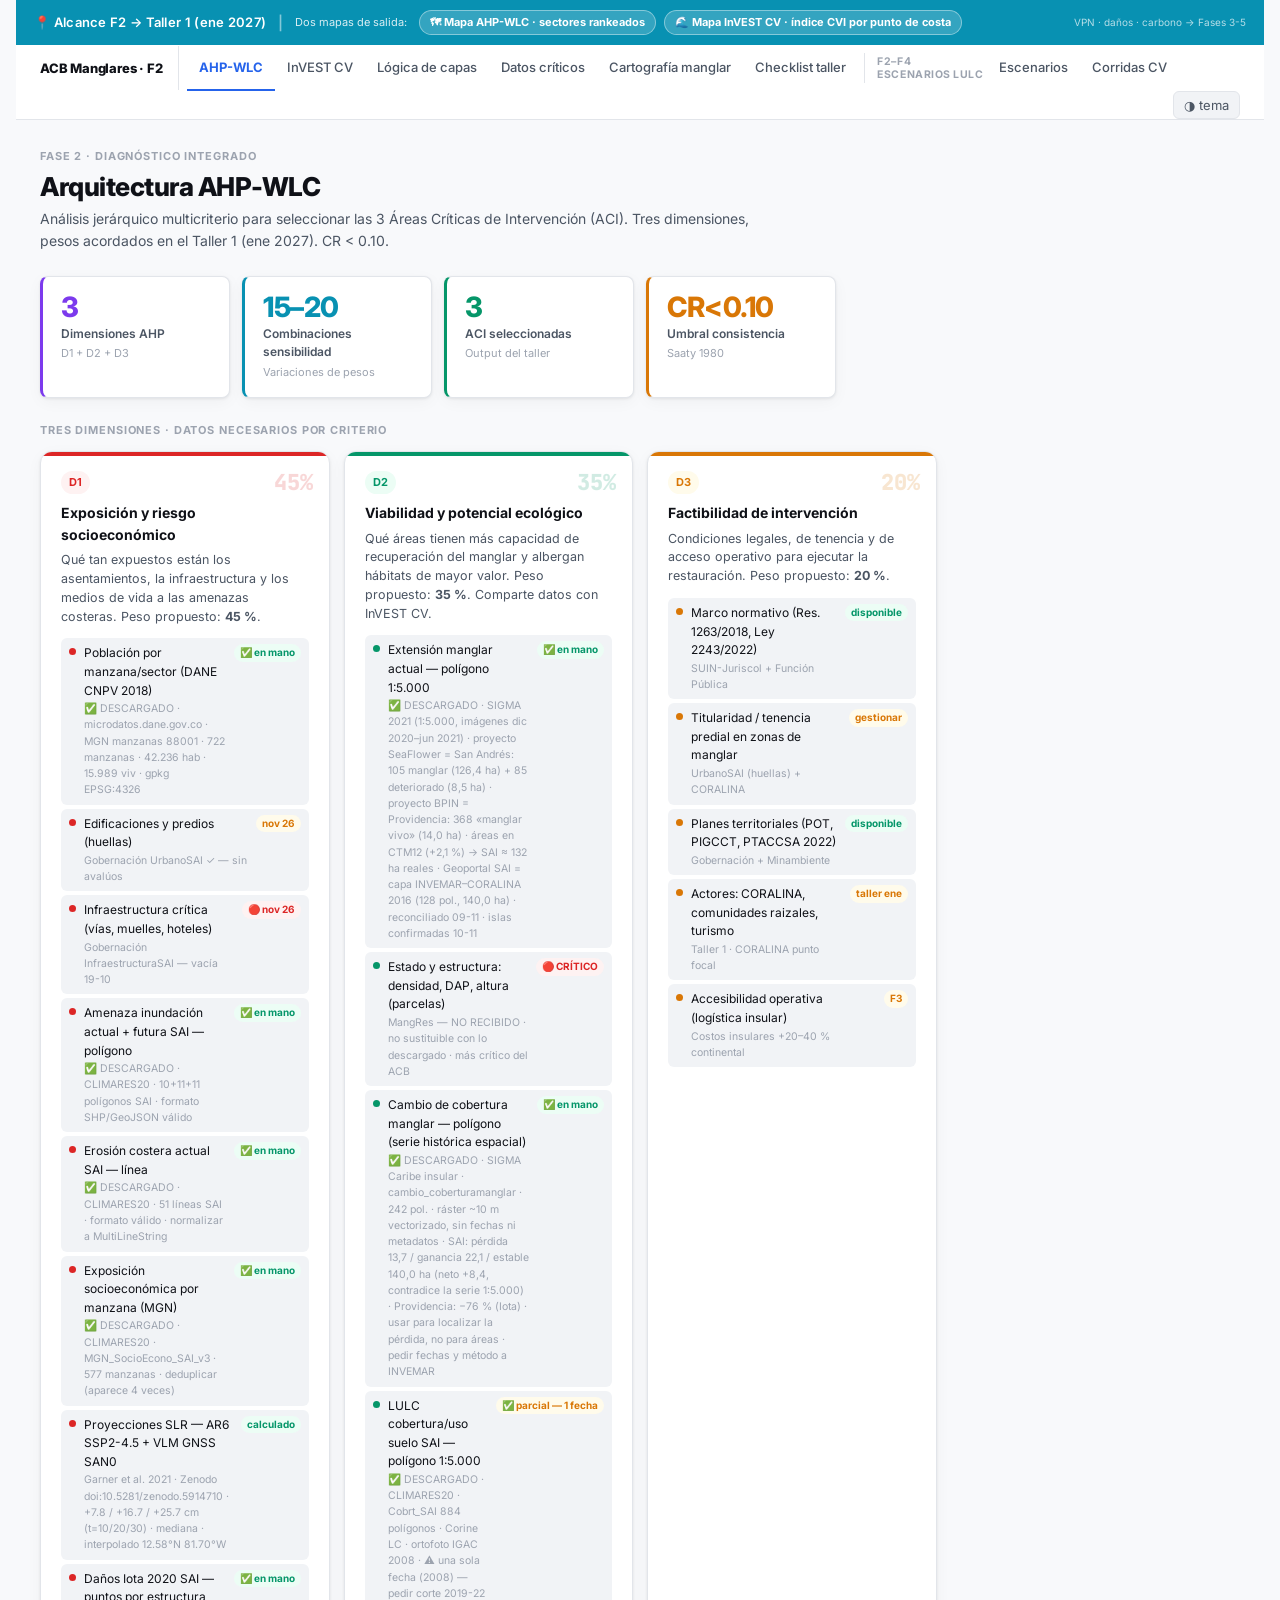
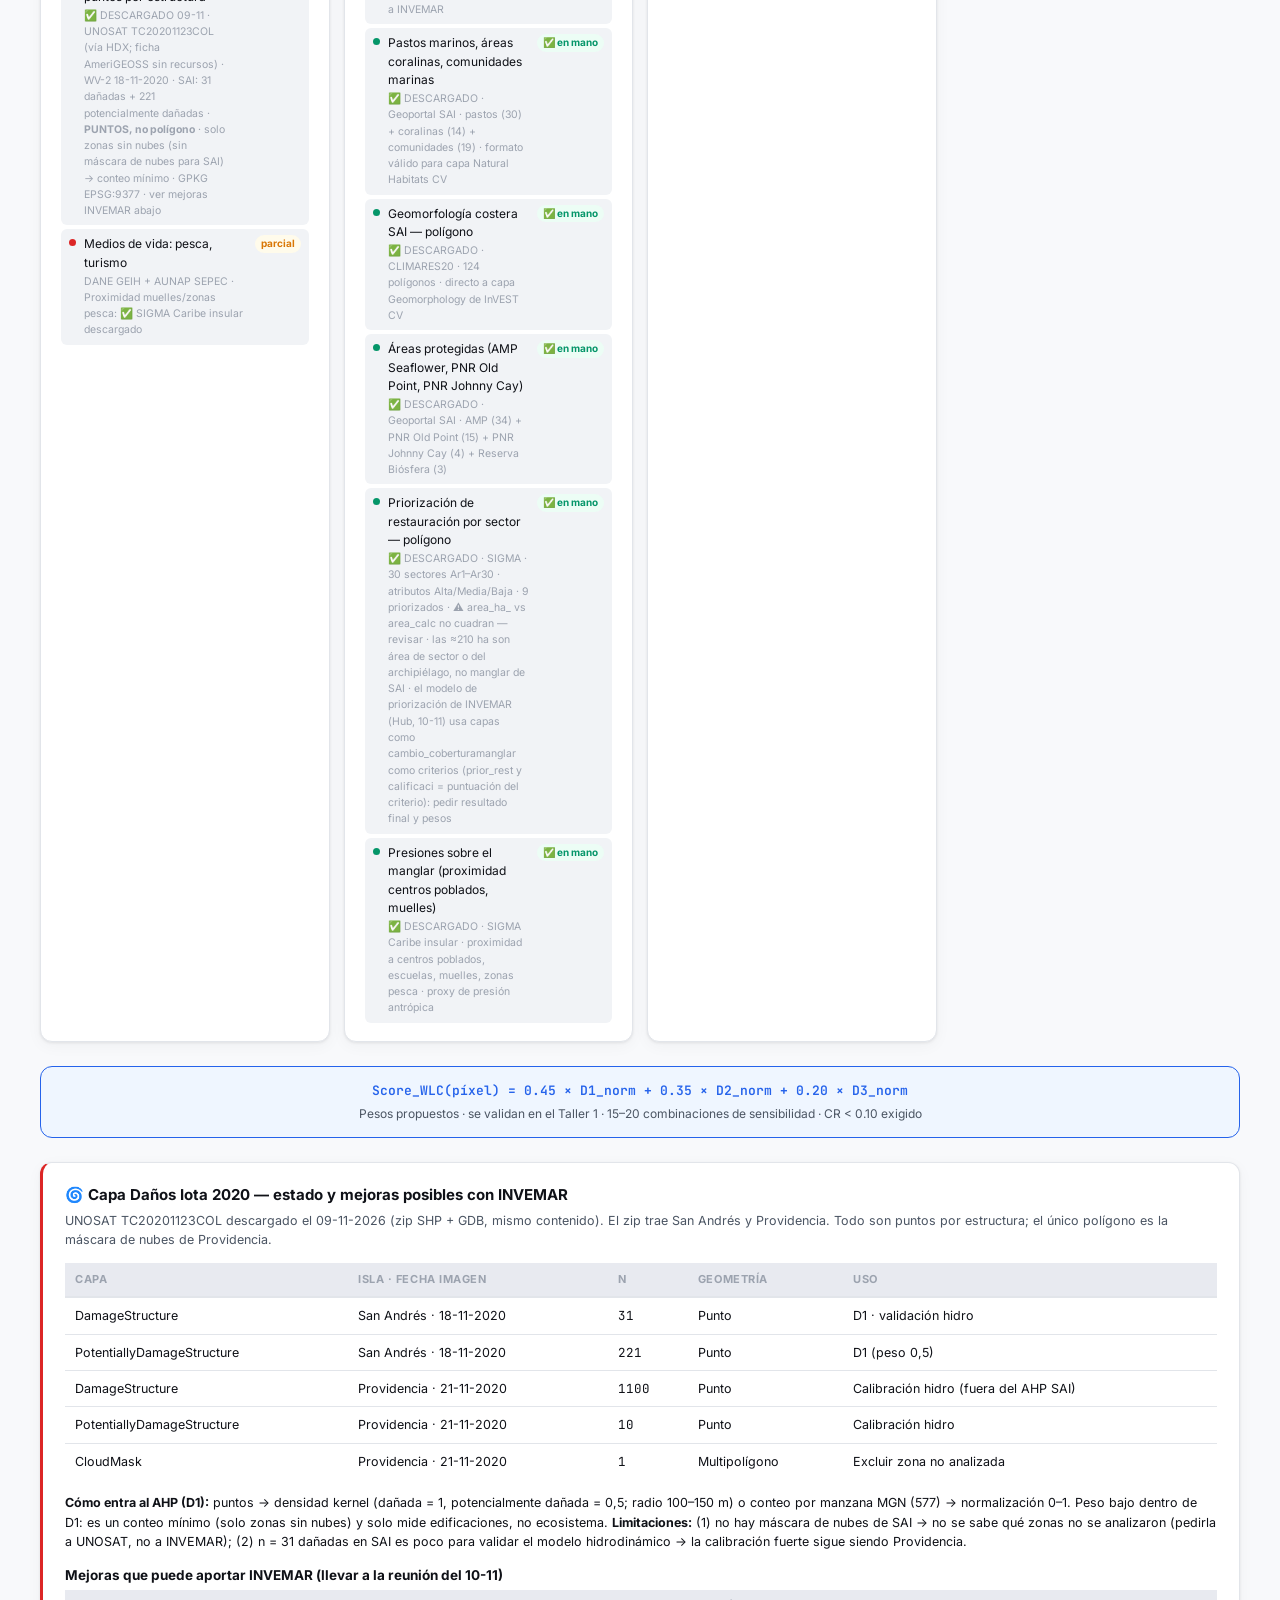
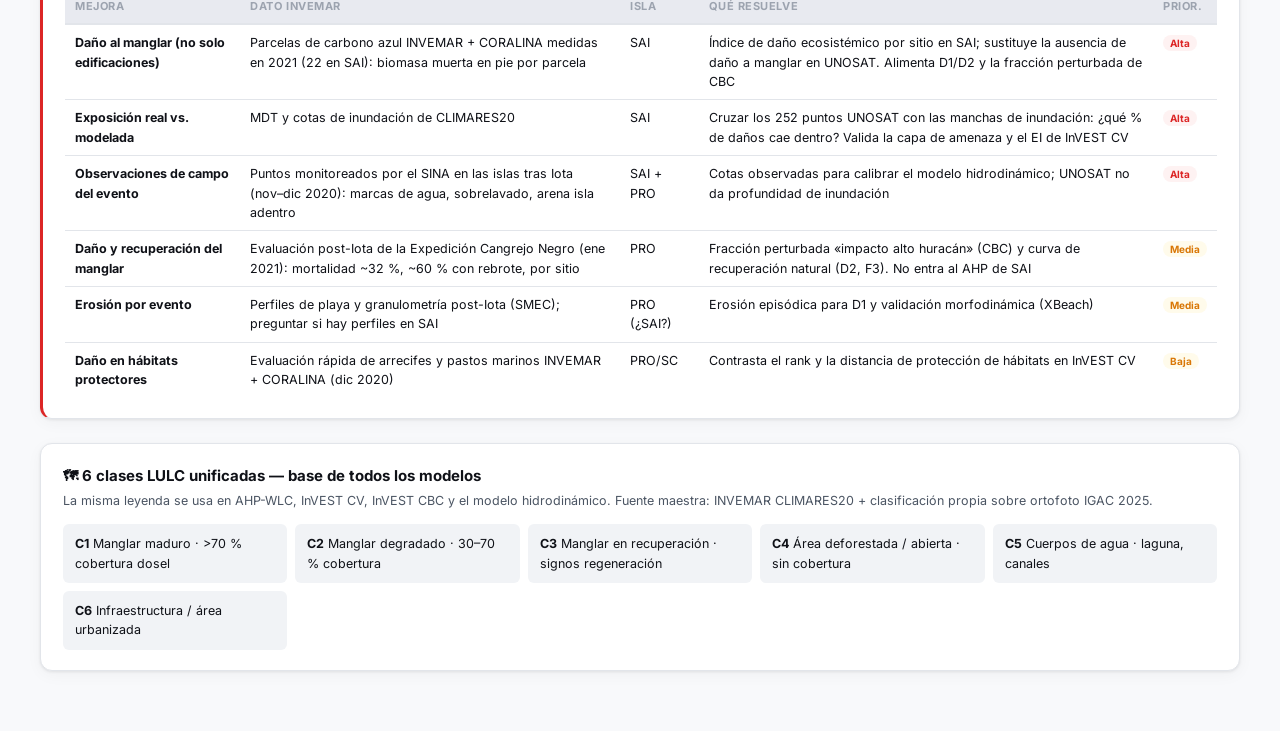
==== commit c2c8a30c: "Add files via upload" ====
--- a/ahp-wlc-invest-cv.html
+++ b/ahp-wlc-invest-cv.html
@@ -56,6 +56,31 @@
   padding-block:0;
 }
 
+
+
+/* ── LÓGICA DE CAPAS ── */
+.lg-flow{display:flex;flex-wrap:wrap;align-items:center;gap:8px;margin:4px 0 18px}
+.lg-flow span{background:var(--bg-subtle);border:1px solid var(--border);border-radius:999px;padding:5px 12px;font-size:12.5px;font-weight:600}
+.lg-flow i{font-style:normal;color:var(--fg-faint);font-weight:700}
+.lg-types{display:grid;grid-template-columns:repeat(auto-fill,minmax(210px,1fr));gap:10px;margin-bottom:26px}
+.lg-type{border:1px solid var(--border);border-radius:var(--radius-sm);padding:10px 12px;background:var(--bg-card);font-size:12.5px}
+.lg-type b{display:block;margin-bottom:2px}
+.lg-grid{display:grid;grid-template-columns:repeat(auto-fill,minmax(320px,1fr));gap:12px;margin-bottom:12px}
+.lg-card{background:var(--bg-card);border:1px solid var(--border);border-top:4px solid var(--dc);border-radius:var(--radius);padding:14px 16px;box-shadow:var(--shadow)}
+.lg-head{display:flex;justify-content:space-between;gap:8px;align-items:flex-start;margin-bottom:8px}
+.lg-name{font-weight:700;font-size:13.5px;line-height:1.3}
+.lg-row{display:grid;grid-template-columns:78px 1fr;gap:8px;font-size:12.5px;line-height:1.45;padding:3px 0}
+.lg-row>span:first-child{color:var(--fg-faint);font-weight:600;font-size:11px;text-transform:uppercase;letter-spacing:.04em;padding-top:1px}
+.lg-row.warn>span:last-child{color:var(--warn)}
+.lg-dimh{display:flex;align-items:baseline;gap:10px;margin:26px 0 10px}
+.lg-dimh h2{font-size:17px;font-weight:700}
+.lg-dimh span{font-size:12.5px;color:var(--fg-muted)}
+.chip{font-size:10px;font-weight:700;padding:2px 8px;border-radius:999px;white-space:nowrap}
+.chip-c{background:var(--accent-soft);color:var(--accent)}
+.chip-m{background:var(--err-soft);color:var(--err)}
+.chip-b{background:var(--ok-soft);color:var(--ok)}
+.chip-r{background:var(--bg-deep);color:var(--fg-muted)}
+.chip-x{background:var(--warn-soft);color:var(--warn)}
 
 /* ── CARTOGRAFÍA MANGLAR ── */
 .carto-svg{width:100%;height:auto;display:block}
@@ -98,11 +123,13 @@
 .nav-title{font-weight:800;font-size:13px;letter-spacing:-.2px;padding:12px 16px 12px 0;border-right:1px solid var(--border);margin-right:8px;white-space:nowrap;}
 .tab-btn{
   background:none;border:none;font-family:var(--font-body);font-size:13px;font-weight:500;
-  color:var(--fg-muted);cursor:pointer;padding:14px 14px;border-bottom:2px solid transparent;
+  color:var(--fg-muted);cursor:pointer;padding:14px 12px;border-bottom:2px solid transparent;
   transition:color .15s,border-color .15s;white-space:nowrap;
 }
 .tab-btn:hover{color:var(--fg);}
 .tab-btn.active{color:var(--accent);border-bottom-color:var(--accent);font-weight:700;}
+.run-phase{font-size:10.5px;font-weight:700;margin:2px 0 4px;text-transform:uppercase;letter-spacing:.03em}
+.nav-group{font-size:10.5px;font-weight:700;text-transform:uppercase;letter-spacing:.05em;line-height:1.25;color:var(--fg-faint);border-left:1px solid var(--border);padding:2px 4px 2px 12px;margin-left:6px;white-space:nowrap;}
 .theme-toggle{
   margin-left:auto;background:var(--bg-subtle);border:1px solid var(--border);
   border-radius:6px;font-size:13px;padding:5px 10px;cursor:pointer;font-family:var(--font-body);
@@ -321,11 +348,13 @@
     <div class="nav-title">ACB Manglares · F2</div>
     <button class="tab-btn active" onclick="showPage('ahp')">AHP-WLC</button>
     <button class="tab-btn" onclick="showPage('cv')">InVEST CV</button>
-    <button class="tab-btn" onclick="showPage('scenarios')">Escenarios</button>
-    <button class="tab-btn" onclick="showPage('runs')">Corridas CV</button>
+    <button class="tab-btn" onclick="showPage('logica')">Lógica de capas</button>
     <button class="tab-btn" onclick="showPage('timeline')">Datos críticos</button>
     <button class="tab-btn" onclick="showPage('carto')">Cartografía manglar</button>
     <button class="tab-btn" onclick="showPage('taller')">Checklist taller</button>
+    <span class="nav-group">F2–F4<br>Escenarios LULC</span>
+    <button class="tab-btn" onclick="showPage('scenarios')">Escenarios</button>
+    <button class="tab-btn" onclick="showPage('runs')">Corridas CV</button>
     <button class="theme-toggle" onclick="toggleTheme()">◑ tema</button>
   </div>
 </div>
@@ -1168,46 +1197,46 @@
 <div id="page-runs" class="page">
   <p class="section-label">InVEST CV · Plan de corridas</p>
   <h1 class="page-title">8 corridas de InVEST CV</h1>
-  <p class="page-subtitle">4 cortes temporales × 2 escenarios. Sin matrices de transición (InVEST CV no las usa — eso es InVEST CBC). Cada corrida produce un raster IEC y un CSV de shore-points.</p>
+  <p class="page-subtitle">4 cortes temporales × 2 escenarios = 8 corridas, 7 distintas (RUN-05 es la misma que RUN-01). Cada corrida da el índice de exposición por punto de costa (vector + CSV) y, comparando con y sin hábitats, el papel del hábitat. Sin matrices de transición (InVEST CV no las usa, eso es InVEST CBC).</p>
 
   <div class="runs-grid">
     <div class="run-card run-base">
-      <div class="run-id">RUN-01</div>
+      <div class="run-id">RUN-01</div><div class="run-phase" style="color:var(--ok)">F2 · imprescindible antes del Taller</div>
       <div class="run-title">Base · t=0 (actual)</div>
       <div class="run-detail">LULC 2022 · SLR = 0 cm<br>Manglar actual (cifra reconciliada en act. 1.3; Biomaps 149,6 ha solo contraste · C2 dominante)</div>
     </div>
     <div class="run-card run-base">
-      <div class="run-id">RUN-02</div>
+      <div class="run-id">RUN-02</div><div class="run-phase" style="color:var(--cv)">F2–F3 · no depende del Taller</div>
       <div class="run-title">Base · t=10 años</div>
       <div class="run-detail">LULC_base_2032 · SLR +10 cm<br>Continuación tendencia histórica pérdida</div>
     </div>
     <div class="run-card run-base">
-      <div class="run-id">RUN-03</div>
+      <div class="run-id">RUN-03</div><div class="run-phase" style="color:var(--cv)">F2–F3 · no depende del Taller</div>
       <div class="run-title">Base · t=20 años</div>
       <div class="run-detail">LULC_base_2042 · SLR +22 cm<br>Degradación avanzada ACI</div>
     </div>
     <div class="run-card run-base">
-      <div class="run-id">RUN-04</div>
+      <div class="run-id">RUN-04</div><div class="run-phase" style="color:var(--cv)">F2–F3 · no depende del Taller</div>
       <div class="run-title">Base · t=30 años</div>
       <div class="run-detail">LULC_base_2052 · SLR +38 cm<br>Estado final «no actuar»</div>
     </div>
     <div class="run-card run-int">
-      <div class="run-id">RUN-05</div>
+      <div class="run-id">RUN-05</div><div class="run-phase" style="color:var(--fg-faint)">No se corre: = RUN-01</div>
       <div class="run-title">Intervención · t=0</div>
       <div class="run-detail">LULC 2022 · SLR = 0 cm<br>Igual que RUN-01 (línea base compartida)</div>
     </div>
     <div class="run-card run-int">
-      <div class="run-id">RUN-06</div>
+      <div class="run-id">RUN-06</div><div class="run-phase" style="color:var(--warn)">Post-Taller 1 · necesita las ACI</div>
       <div class="run-title">Intervención · t=10</div>
       <div class="run-detail">LULC_int_2032 · SLR +10 cm<br>Restauración incipiente (curva logística año 5–10)</div>
     </div>
     <div class="run-card run-int">
-      <div class="run-id">RUN-07</div>
+      <div class="run-id">RUN-07</div><div class="run-phase" style="color:var(--warn)">Post-Taller 1 · necesita las ACI</div>
       <div class="run-title">Intervención · t=20</div>
       <div class="run-detail">LULC_int_2042 · SLR +22 cm<br>Manglar en consolidación (50–70% cobertura)</div>
     </div>
     <div class="run-card run-int">
-      <div class="run-id">RUN-08</div>
+      <div class="run-id">RUN-08</div><div class="run-phase" style="color:var(--warn)">Post-Taller 1 · necesita las ACI</div>
       <div class="run-title">Intervención · t=30</div>
       <div class="run-detail">LULC_int_2052 · SLR +38 cm<br>Manglar maduro restaurado (C1, rank 1)</div>
     </div>
@@ -1215,14 +1244,15 @@
 
   <div class="two-col">
     <div class="card">
-      <div class="card-title">🔄 Qué cambia entre corridas del mismo escenario</div>
-      <div class="card-sub">Tres inputs se actualizan en cada corte temporal.</div>
+      <div class="card-title">🔄 Qué cambia entre corridas</div>
+      <div class="card-sub">En la práctica, solo el hábitat. Es lo que hace comparables las corridas.</div>
       <ul class="crit-list" style="gap:6px">
-        <li class="crit-item"><div class="crit-dot" style="background:var(--cv)"></div><div><strong>LULC raster:</strong> 1 raster por corte temporal (GeoTIFF, misma resolución y CRS)<div class="crit-src">Generado con Python/QGIS a partir de la curva logística</div></div></li>
-        <li class="crit-item"><div class="crit-dot" style="background:var(--cv)"></div><div><strong>Sea Level Change:</strong> valor escalar en el CSV de shore-points<div class="crit-src">+0 / +10 / +22 / +38 cm según horizonte (NASA AR6)</div></div></li>
-        <li class="crit-item"><div class="crit-dot" style="background:var(--cv)"></div><div><strong>Natural Habitats rank:</strong> cambia si el LULC cambia clase de manglar<div class="crit-src">Tabla habitat_protection_ranking.csv se actualiza por corte</div></div></li>
-        <li class="crit-item"><div class="crit-dot" style="background:var(--cv)"></div><div><strong>Lo que NO cambia:</strong> geomorfología, batimetría, oleaje, viento, MDT<div class="crit-src">Inputs físicos estáticos en todas las corridas</div></div></li>
+        <li class="crit-item"><div class="crit-dot" style="background:var(--cv)"></div><div><strong>LULC raster:</strong> 1 raster por corte temporal (GeoTIFF, misma resolución y CRS)<div class="crit-src">Generado con Python/QGIS a partir de la tasa de pérdida (Base) o la curva logística (Intervención)</div></div></li>
+        <li class="crit-item"><div class="crit-dot" style="background:var(--cv)"></div><div><strong>Natural Habitats:</strong> cambia la clase de manglar y su rango de protección<div class="crit-src">habitat_protection_ranking.csv con rangos fijos; es la única variable cuyo efecto se puede comparar entre corridas</div></div></li>
+        <li class="crit-item"><div class="crit-dot" style="background:var(--warn)"></div><div><strong>Sea Level Change: no mueve el índice.</strong> InVEST pasa cada variable continua a rangos 1–5 por cuantiles dentro de cada corrida; un valor igual en toda la isla (+10 / +22 / +38 cm) da el mismo rango a todos los puntos<div class="crit-src">Solo aportaría si variase en el espacio (p. ej. con hundimiento vertical local). El nivel del mar entra de verdad en la F4, en los niveles extremos del modelo hidrodinámico</div></div></li>
+        <li class="crit-item"><div class="crit-dot" style="background:var(--fg-faint)"></div><div><strong>Lo que NO cambia:</strong> geomorfología, batimetría, oleaje, viento, MDT<div class="crit-src">Inputs físicos estáticos en todas las corridas</div></div></li>
       </ul>
+      <div style="margin-top:10px;font-size:11.5px;color:var(--fg-muted)"><strong>Cómo comparar:</strong> no restar los índices brutos de dos corridas, porque los cuantiles se recalculan en cada una. Comparar el papel del hábitat, o recalcular el índice con los mismos cortes en todas las corridas a partir de los resultados intermedios.</div>
     </div>
     <div class="card">
       <div class="card-title">📦 InVEST CV vs. InVEST CBC — diferencia clave</div>
@@ -1245,6 +1275,28 @@
       <div style="margin-top:8px;font-size:11.5px;color:var(--fg-muted)">InVEST CV <strong>no usa</strong> matrices de transición. CBC sí las necesita (3 tablas CSV). Ambos comparten el raster LULC como input.</div>
     </div>
   </div>
+
+  <div class="lg-dimh"><h2 style="color:var(--cv)">Cómo enlaza InVEST CV con la F4</h2><span>el CV no da metros ni hectáreas: decide dónde y cómo se gasta el modelo hidrodinámico</span></div>
+  <p class="page-subtitle" style="margin-bottom:14px">La F4 (ADCIRC+SWAN, XBeach o anidado) monta una malla por ACI y corre ≈16 simulaciones por ACI (4 periodos de retorno × 2 escenarios × horizontes de nivel del mar). Da ΔHs, Δha inundadas y Δm de profundidad, que la F5 convierte en daños evitados. Es caro y solo cubre unos pocos sitios; el CV cubre toda la costa con poco esfuerzo.</p>
+  <div class="lg-grid">
+    <div class="lg-card" style="--dc:var(--ok)"><div class="lg-head"><div class="lg-name">1 · Elegir los sitios</div><span class="chip chip-b">F2 → Taller 1</span></div>
+      <div class="lg-row"><span>Corrida</span><span>RUN-01 (Base t0)</span></div>
+      <div class="lg-row"><span>Uso</span><span>El índice entra en el AHP como criterio de amenaza (D1); el AHP ayuda a escoger las ACI en el Taller, y las ACI son los dominios de la F4.</span></div>
+      <div class="lg-row"><span>Enlace</span><span>El más fuerte: la F4 modela donde CV + AHP señalan exposición y protección por el manglar.</span></div></div>
+    <div class="lg-card" style="--dc:var(--cv)"><div class="lg-head"><div class="lg-name">2 · Acotar el dominio dentro de cada ACI</div><span class="chip chip-c">F4 · act. 4.1</span></div>
+      <div class="lg-row"><span>Corrida</span><span>RUN-01, papel del hábitat por punto de costa</span></div>
+      <div class="lg-row"><span>Uso</span><span>Muestra los tramos donde el manglar más reduce la exposición; cruzado con población y activos detrás, indica dónde poner la malla fina de XBeach o los perfiles transversales.</span></div>
+      <div class="lg-row"><span>Enlace</span><span>Las ≈16 corridas por ACI se concentran donde está el beneficio.</span></div></div>
+    <div class="lg-card" style="--dc:var(--cv)"><div class="lg-head"><div class="lg-name">3 · Elegir el modelo</div><span class="chip chip-c">F4 · act. 4.2</span></div>
+      <div class="lg-row"><span>Corrida</span><span>RUN-01, rangos de cada variable por punto</span></div>
+      <div class="lg-row"><span>Uso</span><span>Si domina el oleaje → XBeach; si domina la marea de tormenta → ADCIRC+SWAN; si ambos → anidado.</span></div>
+      <div class="lg-row"><span>Enlace</span><span>Sustenta con datos el criterio «mecanismo dominante» de la matriz de selección de modelo de la F4.</span></div></div>
+    <div class="lg-card" style="--dc:var(--warn)"><div class="lg-head"><div class="lg-name">4 · Contrastar y extender</div><span class="chip chip-x">Post-Taller · F4–F5</span></div>
+      <div class="lg-row"><span>Corrida</span><span>RUN-02 a 04 frente a RUN-06 a 08</span></div>
+      <div class="lg-row"><span>Uso</span><span>Si un tramo tiene un papel del hábitat casi nulo en el CV y la F4 le da una gran reducción de inundación, revisar rugosidad o malla.</span></div>
+      <div class="lg-row"><span>Enlace</span><span>Extiende el resultado de forma cualitativa a la costa que la F4 no modela.</span></div></div>
+  </div>
+  <div class="carto-callout" style="--dc:var(--cv);--dc-soft:var(--cv-soft, var(--bg-subtle))"><b>En resumen:</b> el CV y la F4 no compiten. La F4 da la magnitud del beneficio (lo que se monetiza en la F5) en unos pocos sitios; el CV dice dónde mirar con lupa. El índice del CV nunca entra en la monetización.</div>
 </div>
 
 <!-- ════════════════════ PAGE: TIMELINE ════════════════════ -->
@@ -1331,6 +1383,42 @@
 </div>
 
 
+
+<!-- ════════════════════ PAGE: LÓGICA DE CAPAS ════════════════════ -->
+<div id="page-logica" class="page">
+  <p class="section-label">Fase 2 · cómo se construye cada criterio</p>
+  <h1 class="page-title">Lógica de capas</h1>
+  <p class="page-subtitle">Qué aporta cada capa al AHP-WLC y a InVEST CV, cómo entra en el cálculo, en qué sentido puntúa y qué vigilar. Resumen para justificar cada elección en el Entregable 2 y en el Taller 1.</p>
+
+  <div class="lg-flow"><span>Capa</span><i>→</i><span>Indicador (distancia, densidad, clase)</span><i>→</i><span>Normalización 0–1 con su sentido</span><i>→</i><span>Peso AHP</span><i>→</i><span>Suma ponderada (WLC)</span><i>→</i><span>Máscaras</span><i>→</i><span>Ranking de sectores</span></div>
+
+  <div class="lg-types">
+    <div class="lg-type"><b><span class="chip chip-c">Criterio ponderado</span></b>Se normaliza y suma con su peso.</div>
+    <div class="lg-type"><b><span class="chip chip-b">Capa base</span></b>De ella salen otros criterios; no se pondera aparte.</div>
+    <div class="lg-type"><b><span class="chip chip-m">Máscara</span></b>Excluye (urbano consolidado, aeropuerto); no suma.</div>
+    <div class="lg-type"><b><span class="chip chip-r">Referencia</span></b>Se compara con el resultado; no suma.</div>
+    <div class="lg-type"><b><span class="chip chip-x">Fuera del AHP</span></b>Se usa en escenarios o modelos, no en la priorización.</div>
+  </div>
+
+  <div class="carto-callout" style="--dc:var(--warn);--dc-soft:var(--warn-soft)">
+    <b>Regla contra el doble conteo:</b> cada fenómeno entra una sola vez. Amenaza de inundación o índice de InVEST CV; índice MGN o población + edificaciones; LULC como base o sus métricas derivadas. La máscara urbana se aplica al final, sobre la suma, no como criterio.
+  </div>
+
+  <div class="lg-dimh"><h2 style="color:var(--err)">D1 · Exposición y riesgo socioeconómico</h2><span>≈ 45 % · dónde la pérdida de manglar haría más daño</span></div>
+  <div class='lg-grid'><div class='lg-card' style='--dc:var(--err)'><div class='lg-head'><div class='lg-name'>Población por manzana (DANE 2018)</div><span class='chip chip-c'>Criterio ponderado</span></div><div class='lg-row'><span>Aporta</span><span>Personas expuestas que el manglar protege.</span></div><div class='lg-row'><span>Entra</span><span>Densidad hab/ha por manzana, rasterizada.</span></div><div class='lg-row'><span>Sentido</span><span>↑ más población = más prioridad.</span></div><div class='lg-row warn'><span>Cuidado</span><span>Censo 2018 sin población turística flotante.</span></div></div><div class='lg-card' style='--dc:var(--err)'><div class='lg-head'><div class='lg-name'>Edificaciones y predios (UrbanoSAI)</div><span class='chip chip-c'>Criterio ponderado</span></div><div class='lg-row'><span>Aporta</span><span>Activos construidos expuestos.</span></div><div class='lg-row'><span>Entra</span><span>Densidad de huellas o % de área construida en una ventana.</span></div><div class='lg-row'><span>Sentido</span><span>↑ más edificación = más prioridad.</span></div><div class='lg-row warn'><span>Cuidado</span><span>Sin avalúos: es un proxy de valor por superficie.</span></div></div><div class='lg-card' style='--dc:var(--err)'><div class='lg-head'><div class='lg-name'>Infraestructura crítica</div><span class='chip chip-c'>Criterio ponderado</span></div><div class='lg-row'><span>Aporta</span><span>Servicios cuya pérdida tiene efecto en cadena (salud, vías, muelles, energía).</span></div><div class='lg-row'><span>Entra</span><span>Distancia o densidad, ponderada por tipo de activo.</span></div><div class='lg-row'><span>Sentido</span><span>↑ más cerca = más prioridad.</span></div><div class='lg-row warn'><span>Cuidado</span><span>Capas de la Gobernación vacías: OSM provisional.</span></div></div><div class='lg-card' style='--dc:var(--err)'><div class='lg-head'><div class='lg-name'>Amenaza de inundación actual y futura</div><span class='chip chip-c'>Criterio ponderado</span></div><div class='lg-row'><span>Aporta</span><span>Dónde llega el agua hoy y con nivel del mar más alto.</span></div><div class='lg-row'><span>Entra</span><span>Manchas reclasificadas en clases (fuera, futura, actual).</span></div><div class='lg-row'><span>Sentido</span><span>↑ dentro de la mancha = más prioridad.</span></div><div class='lg-row warn'><span>Cuidado</span><span>Se solapa con el índice de InVEST CV: usar uno como criterio y el otro como contraste.</span></div></div><div class='lg-card' style='--dc:var(--err)'><div class='lg-head'><div class='lg-name'>Erosión costera</div><span class='chip chip-c'>Criterio ponderado</span></div><div class='lg-row'><span>Aporta</span><span>Franjas donde la costa ya retrocede y pierde protección.</span></div><div class='lg-row'><span>Entra</span><span>Distancia a tramos erosivos, clasificados por intensidad.</span></div><div class='lg-row'><span>Sentido</span><span>↑ más cerca de erosión alta = más prioridad.</span></div><div class='lg-row warn'><span>Cuidado</span><span>Capa de una sola fecha.</span></div></div><div class='lg-card' style='--dc:var(--err)'><div class='lg-head'><div class='lg-name'>Exposición socioeconómica por manzana (MGN)</div><span class='chip chip-c'>Criterio ponderado</span></div><div class='lg-row'><span>Aporta</span><span>Índice compuesto de exposición social por manzana.</span></div><div class='lg-row'><span>Entra</span><span>Valor del índice normalizado.</span></div><div class='lg-row'><span>Sentido</span><span>↑ más exposición = más prioridad.</span></div><div class='lg-row warn'><span>Cuidado</span><span>Ya mezcla población y vivienda: usar este índice o las dos capas anteriores, no ambos.</span></div></div><div class='lg-card' style='--dc:var(--err)'><div class='lg-head'><div class='lg-name'>Proyecciones del nivel del mar (AR6)</div><span class='chip chip-x'>Escenarios</span></div><div class='lg-row'><span>Aporta</span><span>Cuánto sube el mar a 10, 20 y 30 años.</span></div><div class='lg-row'><span>Entra</span><span>No entra al AHP: es casi uniforme en la isla y se usa en los escenarios de CV y F4.</span></div><div class='lg-row warn'><span>Cuidado</span><span>Como criterio daría diferencias artificiales entre sitios.</span></div></div><div class='lg-card' style='--dc:var(--err)'><div class='lg-head'><div class='lg-name'>Daños del huracán Iota (UNOSAT)</div><span class='chip chip-c'>Criterio ponderado</span></div><div class='lg-row'><span>Aporta</span><span>Daño observado en un evento real.</span></div><div class='lg-row'><span>Entra</span><span>Densidad kernel (dañada = 1, potencialmente dañada = 0,5).</span></div><div class='lg-row'><span>Sentido</span><span>↑ más daño = más prioridad.</span></div><div class='lg-row warn'><span>Cuidado</span><span>Conteo mínimo (zonas con nubes sin analizar): peso bajo o solo validación.</span></div></div><div class='lg-card' style='--dc:var(--err)'><div class='lg-head'><div class='lg-name'>Medios de vida (pesca, turismo)</div><span class='chip chip-c'>Criterio ponderado</span></div><div class='lg-row'><span>Aporta</span><span>Dependencia económica directa del ecosistema.</span></div><div class='lg-row'><span>Entra</span><span>Distancia a muelles, zonas de pesca y frentes turísticos.</span></div><div class='lg-row'><span>Sentido</span><span>↑ más cerca = más prioridad.</span></div><div class='lg-row warn'><span>Cuidado</span><span>Proxy espacial; no mide ingresos.</span></div></div></div>
+  <p class="carto-note">El índice de exposición de InVEST CV (por punto de costa) entra aquí como criterio de amenaza, agregado por sector; su diferencia entre escenarios (habitat_role) indica dónde el manglar reduce más la exposición.</p>
+
+  <div class="lg-dimh"><h2 style="color:var(--ok)">D2 · Viabilidad y potencial ecológico</h2><span>≈ 35 % · dónde cabe restaurar y dónde funcionará</span></div>
+  <div class='lg-grid'><div class='lg-card' style='--dc:var(--ok)'><div class='lg-head'><div class='lg-name'>Extensión de manglar actual (SIGMA 2021)</div><span class='chip chip-b'>Capa base</span></div><div class='lg-row'><span>Aporta</span><span>Dónde hay manglar y de qué tamaño son los parches.</span></div><div class='lg-row'><span>Entra</span><span>Base de las métricas de parche, conectividad y clases LULC; tamaño de parche como criterio.</span></div><div class='lg-row'><span>Sentido</span><span>↑ parche más grande = más viable.</span></div><div class='lg-row warn'><span>Cuidado</span><span>Sin el manglar dañado de Providencia 2021.</span></div></div><div class='lg-card' style='--dc:var(--ok)'><div class='lg-head'><div class='lg-name'>Estado y estructura (parcelas)</div><span class='chip chip-c'>Criterio ponderado</span></div><div class='lg-row'><span>Aporta</span><span>Condición del bosque: densidad, DAP, altura, mortalidad.</span></div><div class='lg-row'><span>Entra</span><span>Índice de condición por sector, asignado a sus polígonos.</span></div><div class='lg-row'><span>Sentido</span><span>↑ degradado pero con estructura residual = más prioridad.</span></div><div class='lg-row warn'><span>Cuidado</span><span>Datos puntuales: se asignan por sector, no se interpolan por píxel. Pendientes de INVEMAR.</span></div></div><div class='lg-card' style='--dc:var(--ok)'><div class='lg-head'><div class='lg-name'>Cambio de cobertura de manglar</div><span class='chip chip-c'>Criterio ponderado</span></div><div class='lg-row'><span>Aporta</span><span>Dónde se perdió manglar recientemente.</span></div><div class='lg-row'><span>Entra</span><span>Pérdida = alta, estable = moderada, ganancia = baja (como el criterio de INVEMAR).</span></div><div class='lg-row'><span>Sentido</span><span>↑ pérdida reversible = más prioridad.</span></div><div class='lg-row warn'><span>Cuidado</span><span>Sin fechas y con ruido de 1–3 píxeles en bordes: filtrar parches pequeños.</span></div></div><div class='lg-card' style='--dc:var(--ok)'><div class='lg-head'><div class='lg-name'>Cobertura y uso del suelo (LULC)</div><span class='chip chip-b'>Capa base</span></div><div class='lg-row'><span>Aporta</span><span>Qué hay en cada sitio y en su entorno.</span></div><div class='lg-row'><span>Entra</span><span>Excluye lo urbano, puntúa lo restaurable (degradado, abierto intermareal) y alimenta métricas de vecindad.</span></div><div class='lg-row'><span>Sentido</span><span>↑ restaurable y rodeado de natural = más prioridad.</span></div><div class='lg-row warn'><span>Cuidado</span><span>No ponderarla aparte si ya entran parche y conectividad. Clases no manglar de 2008.</span></div></div><div class='lg-card' style='--dc:var(--ok)'><div class='lg-head'><div class='lg-name'>Pastos marinos, coral y comunidades marinas</div><span class='chip chip-c'>Criterio ponderado</span></div><div class='lg-row'><span>Aporta</span><span>Conectividad del sistema arrecife–pasto–manglar.</span></div><div class='lg-row'><span>Entra</span><span>Distancia o presencia en un radio.</span></div><div class='lg-row'><span>Sentido</span><span>↑ más cerca = más viable.</span></div><div class='lg-row warn'><span>Cuidado</span><span>Capas sin fecha clara; versión INVEMAR pedida.</span></div></div><div class='lg-card' style='--dc:var(--ok)'><div class='lg-head'><div class='lg-name'>Geomorfología costera</div><span class='chip chip-c'>Criterio ponderado</span></div><div class='lg-row'><span>Aporta</span><span>Aptitud física del sitio: el manglar crece en costas bajas y protegidas.</span></div><div class='lg-row'><span>Entra</span><span>Tipos reclasificados: laguna o llanura intermareal alta; playa expuesta o costa rocosa baja.</span></div><div class='lg-row'><span>Sentido</span><span>↑ costa baja y abrigada = más viable.</span></div><div class='lg-row warn'><span>Cuidado</span><span>En InVEST CV la misma capa mide erosionabilidad: es otro uso.</span></div></div><div class='lg-card' style='--dc:var(--ok)'><div class='lg-head'><div class='lg-name'>Áreas protegidas</div><span class='chip chip-c'>Criterio ponderado</span></div><div class='lg-row'><span>Aporta</span><span>Protección legal y gestión a largo plazo.</span></div><div class='lg-row'><span>Entra</span><span>Dentro o fuera (o por categoría de manejo).</span></div><div class='lg-row'><span>Sentido</span><span>↑ dentro = más viable.</span></div><div class='lg-row warn'><span>Cuidado</span><span>También podría ir en D3: elegir una sola dimensión.</span></div></div><div class='lg-card' style='--dc:var(--ok)'><div class='lg-head'><div class='lg-name'>Priorización por sectores y modelo de INVEMAR</div><span class='chip chip-r'>Referencia</span></div><div class='lg-row'><span>Aporta</span><span>Priorizaciones oficiales previas.</span></div><div class='lg-row'><span>Entra</span><span>No se suma: se compara con el ranking resultante del AHP.</span></div><div class='lg-row warn'><span>Cuidado</span><span>Ya incluye estado y presiones: sumarlo duplicaría criterios.</span></div></div><div class='lg-card' style='--dc:var(--ok)'><div class='lg-head'><div class='lg-name'>Presiones (poblados, muelles, escuelas)</div><span class='chip chip-c'>Criterio ponderado</span></div><div class='lg-row'><span>Aporta</span><span>Presión antrópica sobre el manglar.</span></div><div class='lg-row'><span>Entra</span><span>Distancia a cada fuente de presión.</span></div><div class='lg-row'><span>Sentido</span><span>↑ más lejos = más viable (sentido inverso).</span></div><div class='lg-row warn'><span>Cuidado</span><span>Tensión buscada con D1: lo poblado da riesgo (D1) pero resta viabilidad (D2).</span></div></div></div>
+
+  <div class="lg-dimh"><h2 style="color:var(--warn)">D3 · Factibilidad de intervención</h2><span>≈ 20 % · dónde se puede ejecutar</span></div>
+  <div class='lg-grid'><div class='lg-card' style='--dc:var(--warn)'><div class='lg-head'><div class='lg-name'>Marco normativo y zonificación de manglar</div><span class='chip chip-c'>Criterio ponderado</span></div><div class='lg-row'><span>Aporta</span><span>Qué se permite hacer en cada sitio.</span></div><div class='lg-row'><span>Entra</span><span>Zonas de la zonificación vigente reclasificadas (recuperación, preservación, uso sostenible).</span></div><div class='lg-row'><span>Sentido</span><span>↑ zona de recuperación = más factible.</span></div><div class='lg-row warn'><span>Cuidado</span><span>Vigencia de la zonificación 2009 por confirmar con CORALINA.</span></div></div><div class='lg-card' style='--dc:var(--warn)'><div class='lg-head'><div class='lg-name'>Tenencia predial</div><span class='chip chip-c'>Criterio ponderado</span></div><div class='lg-row'><span>Aporta</span><span>Facilidad para intervenir según quién es el dueño.</span></div><div class='lg-row'><span>Entra</span><span>Clases de tenencia (pública o baldía, colectiva raizal, privada).</span></div><div class='lg-row'><span>Sentido</span><span>↑ pública = más factible.</span></div><div class='lg-row warn'><span>Cuidado</span><span>La tierra raizal exige consulta previa: no la penaliza, pero alarga plazos.</span></div></div><div class='lg-card' style='--dc:var(--warn)'><div class='lg-head'><div class='lg-name'>Planes territoriales (POT, PIGCCT)</div><span class='chip chip-c'>Criterio ponderado</span></div><div class='lg-row'><span>Aporta</span><span>Compatibilidad con el uso del suelo previsto.</span></div><div class='lg-row'><span>Entra</span><span>Suelo de protección alto; expansión urbana bajo o excluido.</span></div><div class='lg-row'><span>Sentido</span><span>↑ protección = más factible.</span></div><div class='lg-row warn'><span>Cuidado</span><span>Planes de distinta fecha y escala.</span></div></div><div class='lg-card' style='--dc:var(--warn)'><div class='lg-head'><div class='lg-name'>Actores locales</div><span class='chip chip-r'>Taller</span></div><div class='lg-row'><span>Aporta</span><span>Disposición de comunidades y autoridades por sitio.</span></div><div class='lg-row'><span>Entra</span><span>No es capa: puntuación cualitativa de cada área candidata en el Taller 1.</span></div><div class='lg-row'><span>Sentido</span><span>↑ más apoyo = más factible.</span></div><div class='lg-row warn'><span>Cuidado</span><span>Hay que documentar cómo se puntuó.</span></div></div><div class='lg-card' style='--dc:var(--warn)'><div class='lg-head'><div class='lg-name'>Accesibilidad operativa</div><span class='chip chip-c'>Criterio ponderado</span></div><div class='lg-row'><span>Aporta</span><span>Facilidad y costo logístico de llegar al sitio.</span></div><div class='lg-row'><span>Entra</span><span>Distancia a vías y muelles.</span></div><div class='lg-row'><span>Sentido</span><span>↑ más cerca = más factible.</span></div><div class='lg-row warn'><span>Cuidado</span><span>Se compensa con la presión de D2 (lo accesible suele estar más presionado).</span></div></div></div>
+
+  <div class="lg-dimh"><h2 style="color:var(--cv)">InVEST Coastal Vulnerability</h2><span>índice de exposición 1–5 por punto de costa</span></div>
+  <div class='lg-grid'><div class='lg-card' style='--dc:var(--cv)'><div class='lg-head'><div class='lg-name'>Geomorfología</div><span class='chip chip-c'>Variable CV</span></div><div class='lg-row'><span>Aporta</span><span>Erosionabilidad de la costa.</span></div><div class='lg-row'><span>Entra</span><span>Rango 1–5 por tipo (playa alta, roca baja).</span></div><div class='lg-row'><span>Sentido</span><span>↑ rango = más exposición.</span></div><div class='lg-row warn'><span>Cuidado</span><span>Capa CLIMARES20 en mano.</span></div></div><div class='lg-card' style='--dc:var(--cv)'><div class='lg-head'><div class='lg-name'>Relieve</div><span class='chip chip-c'>Variable CV</span></div><div class='lg-row'><span>Aporta</span><span>Altura del terreno detrás de la costa.</span></div><div class='lg-row'><span>Entra</span><span>Elevación media en un radio (MDT).</span></div><div class='lg-row'><span>Sentido</span><span>↓ más bajo = más exposición.</span></div><div class='lg-row warn'><span>Cuidado</span><span>Falta el MDT: bloquea.</span></div></div><div class='lg-card' style='--dc:var(--cv)'><div class='lg-head'><div class='lg-name'>Hábitats naturales</div><span class='chip chip-c'>Variable CV</span></div><div class='lg-row'><span>Aporta</span><span>Protección de manglar, arrecife y pastos.</span></div><div class='lg-row'><span>Entra</span><span>Rango y distancia de protección por hábitat.</span></div><div class='lg-row'><span>Sentido</span><span>Presencia = menos exposición.</span></div><div class='lg-row warn'><span>Cuidado</span><span>Única capa que cambia entre escenarios Base e Intervención.</span></div></div><div class='lg-card' style='--dc:var(--cv)'><div class='lg-head'><div class='lg-name'>Exposición al viento</div><span class='chip chip-c'>Variable CV</span></div><div class='lg-row'><span>Aporta</span><span>Fuerza del viento que llega a cada punto.</span></div><div class='lg-row'><span>Entra</span><span>Viento extremo por sector y fetch.</span></div><div class='lg-row'><span>Sentido</span><span>↑ = más exposición.</span></div><div class='lg-row warn'><span>Cuidado</span><span>Fuente ERA5.</span></div></div><div class='lg-card' style='--dc:var(--cv)'><div class='lg-head'><div class='lg-name'>Exposición al oleaje</div><span class='chip chip-c'>Variable CV</span></div><div class='lg-row'><span>Aporta</span><span>Oleaje oceánico y generado localmente.</span></div><div class='lg-row'><span>Entra</span><span>Potencia de ola por sector; usa la batimetría a lo largo del fetch.</span></div><div class='lg-row'><span>Sentido</span><span>↑ = más exposición.</span></div><div class='lg-row warn'><span>Cuidado</span><span>Sin batimetría no se calcula el oleaje local.</span></div></div><div class='lg-card' style='--dc:var(--cv)'><div class='lg-head'><div class='lg-name'>Potencial de marea de tormenta</div><span class='chip chip-c'>Variable CV</span></div><div class='lg-row'><span>Aporta</span><span>Cuánto puede subir el agua por la plataforma.</span></div><div class='lg-row'><span>Entra</span><span>Distancia a la isóbata del borde de plataforma (−30 m).</span></div><div class='lg-row'><span>Sentido</span><span>↑ plataforma ancha = más exposición.</span></div><div class='lg-row warn'><span>Cuidado</span><span>Isla oceánica: probar con y sin esta variable.</span></div></div><div class='lg-card' style='--dc:var(--cv)'><div class='lg-head'><div class='lg-name'>Nivel del mar</div><span class='chip chip-x'>Escenarios</span></div><div class='lg-row'><span>Aporta</span><span>Subida del mar en cada horizonte.</span></div><div class='lg-row'><span>Entra</span><span>Valor por punto de costa en cada corrida (+10 / +22 / +38 cm, AR6).</span></div><div class='lg-row warn'><span>Cuidado</span><span>InVEST convierte cada variable a rangos 1–5 por cuantiles dentro de cada corrida: un valor igual en toda la isla no cambia el índice. Solo aporta si varía en el espacio (p. ej. con hundimiento vertical local).</span></div></div></div>
+  <p class="carto-note">En InVEST CV la batimetría no es una variable propia de «pendiente costera»: se usa para el oleaje local y para la isóbata de la marea de tormenta. Conviene corregirlo en la pestaña InVEST CV.</p>
+</div>
+
 <!-- ════════════════════ PAGE: CARTOGRAFÍA MANGLAR ════════════════════ -->
 <div id="page-carto" class="page">
   <p class="section-label">Línea base F1 · insumo de F2</p>
